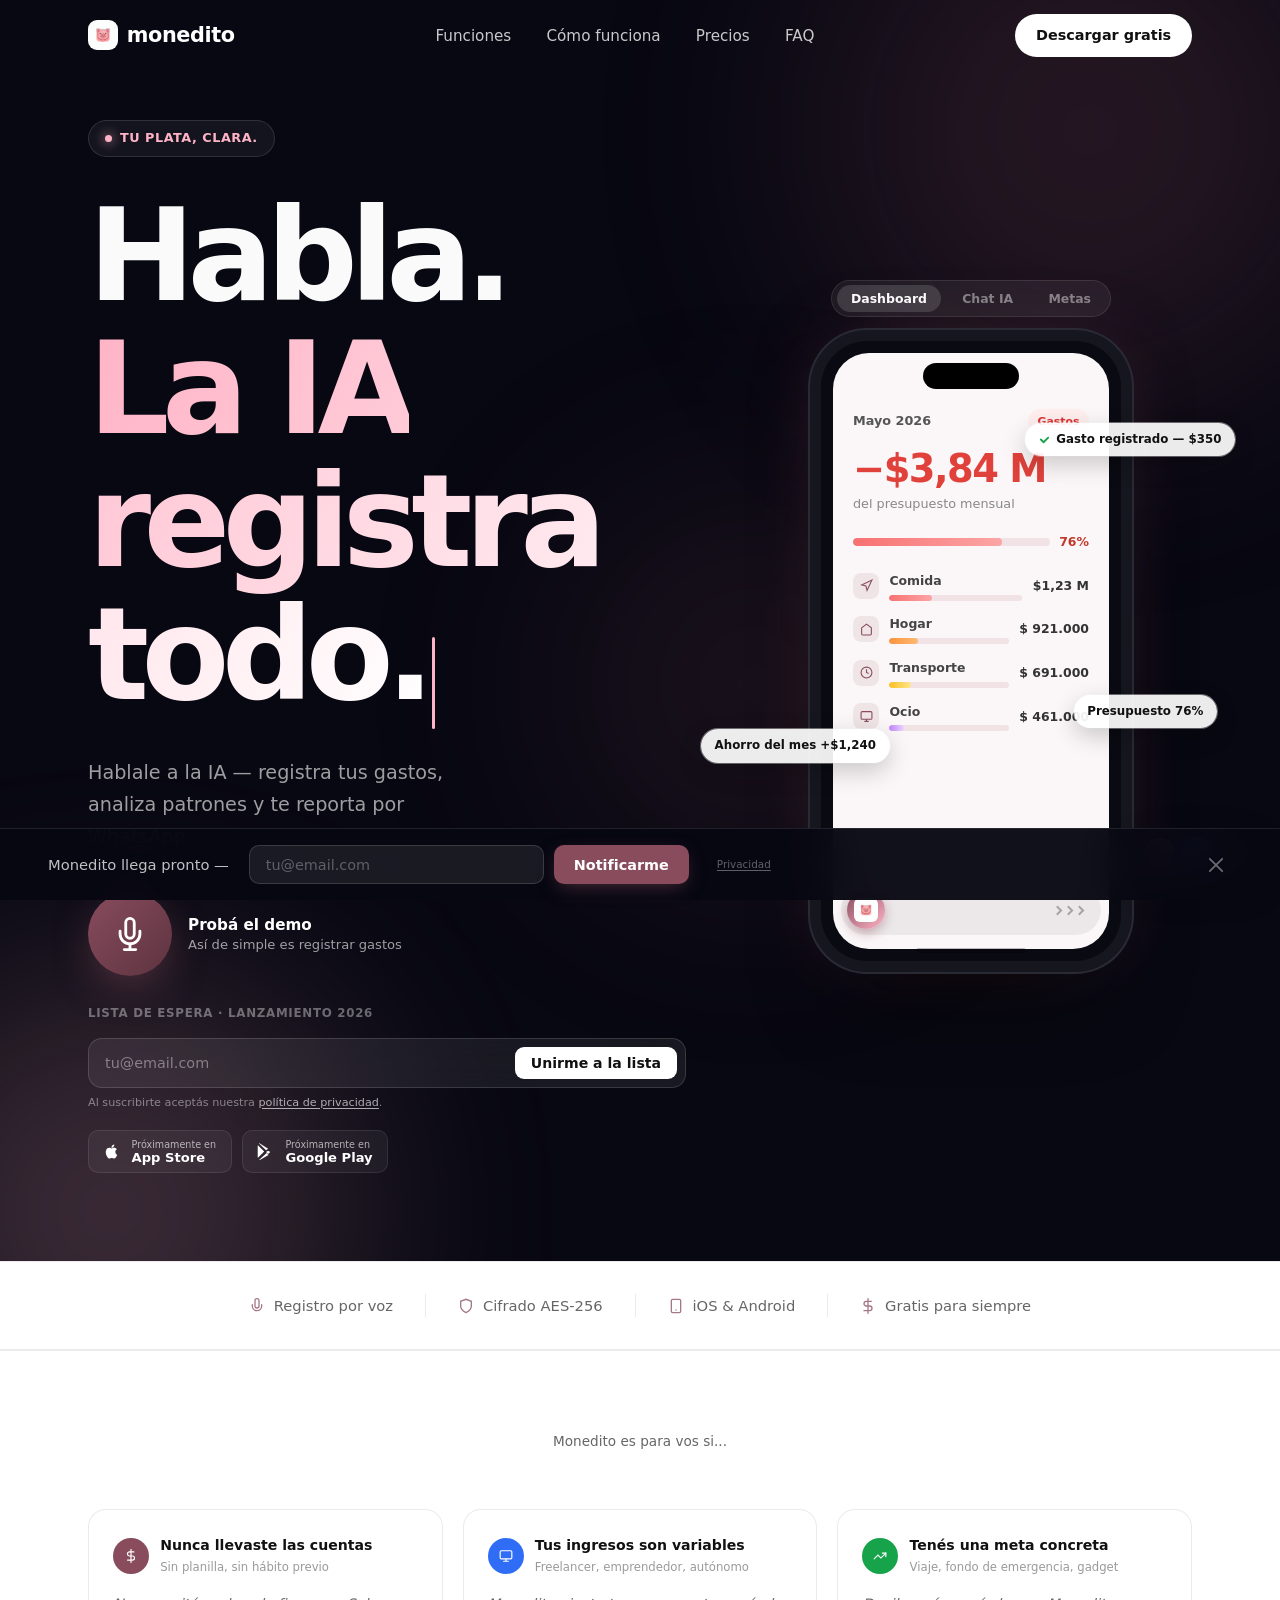
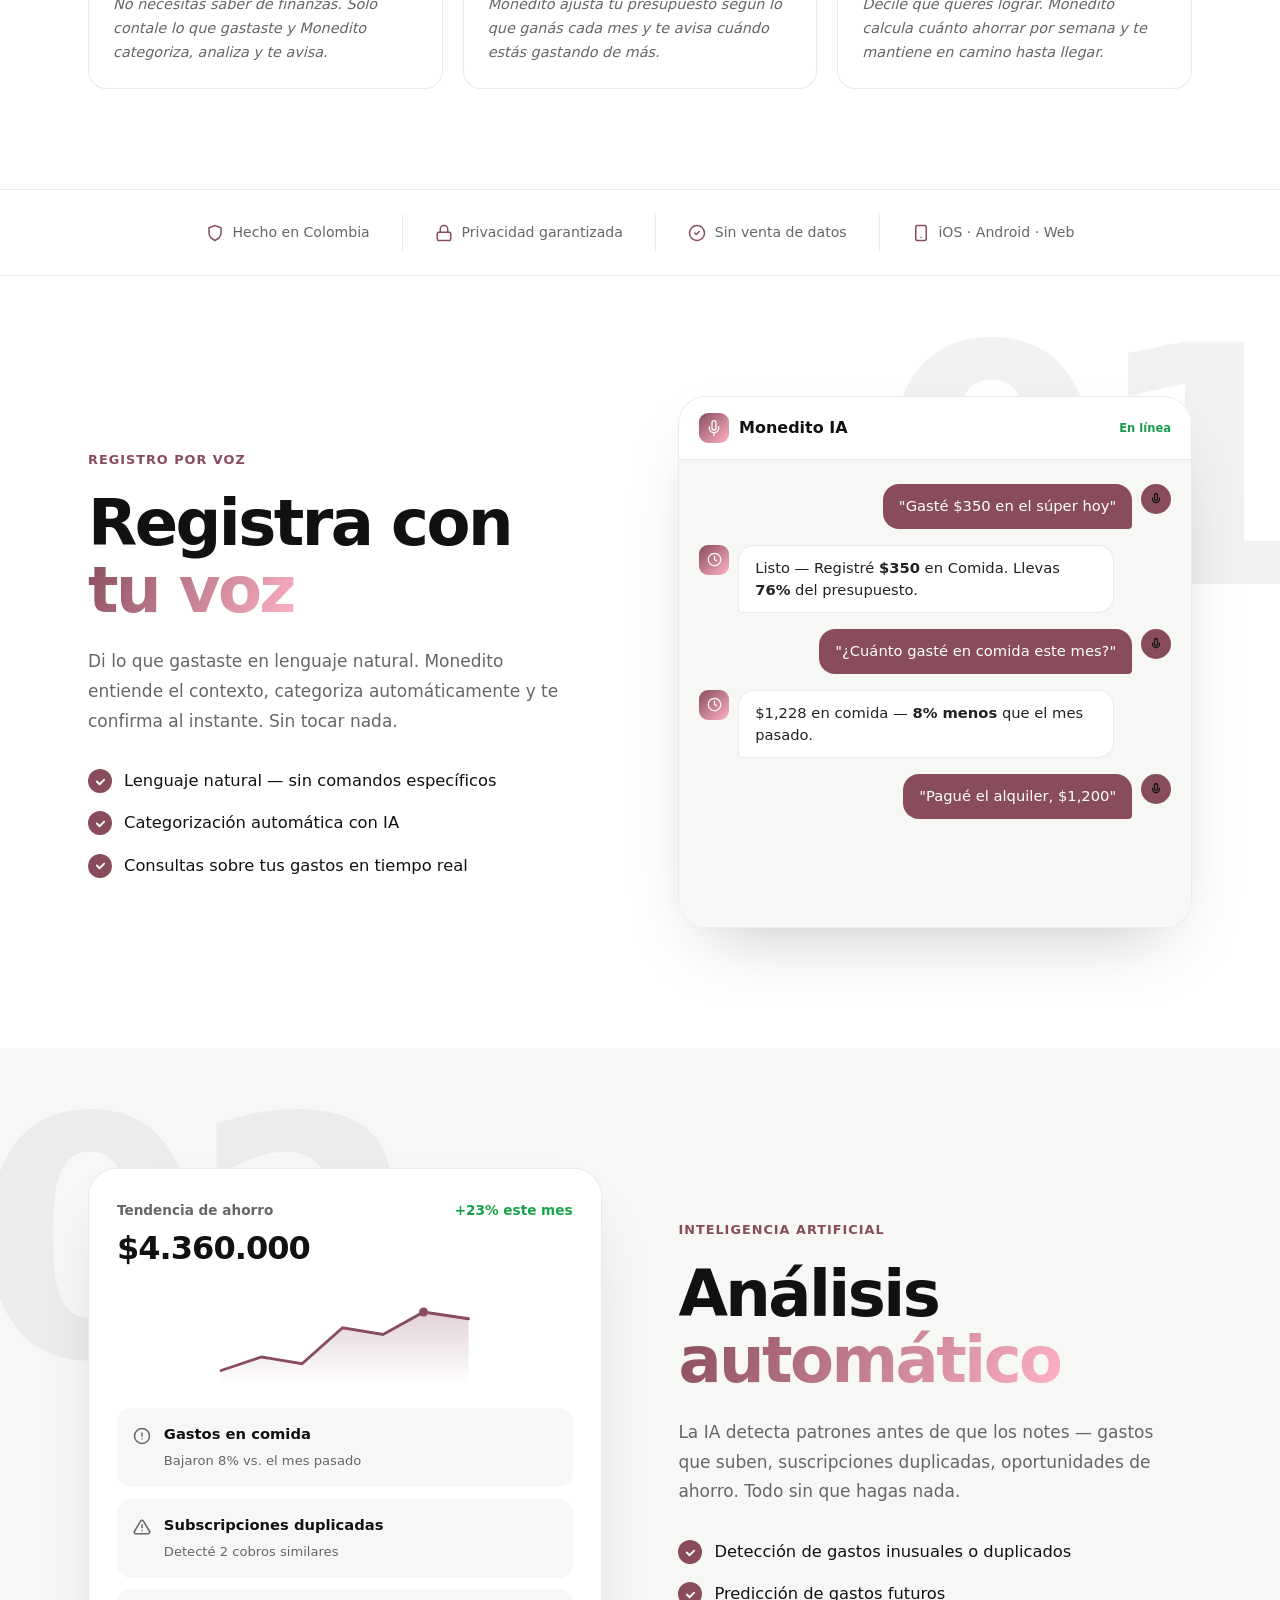
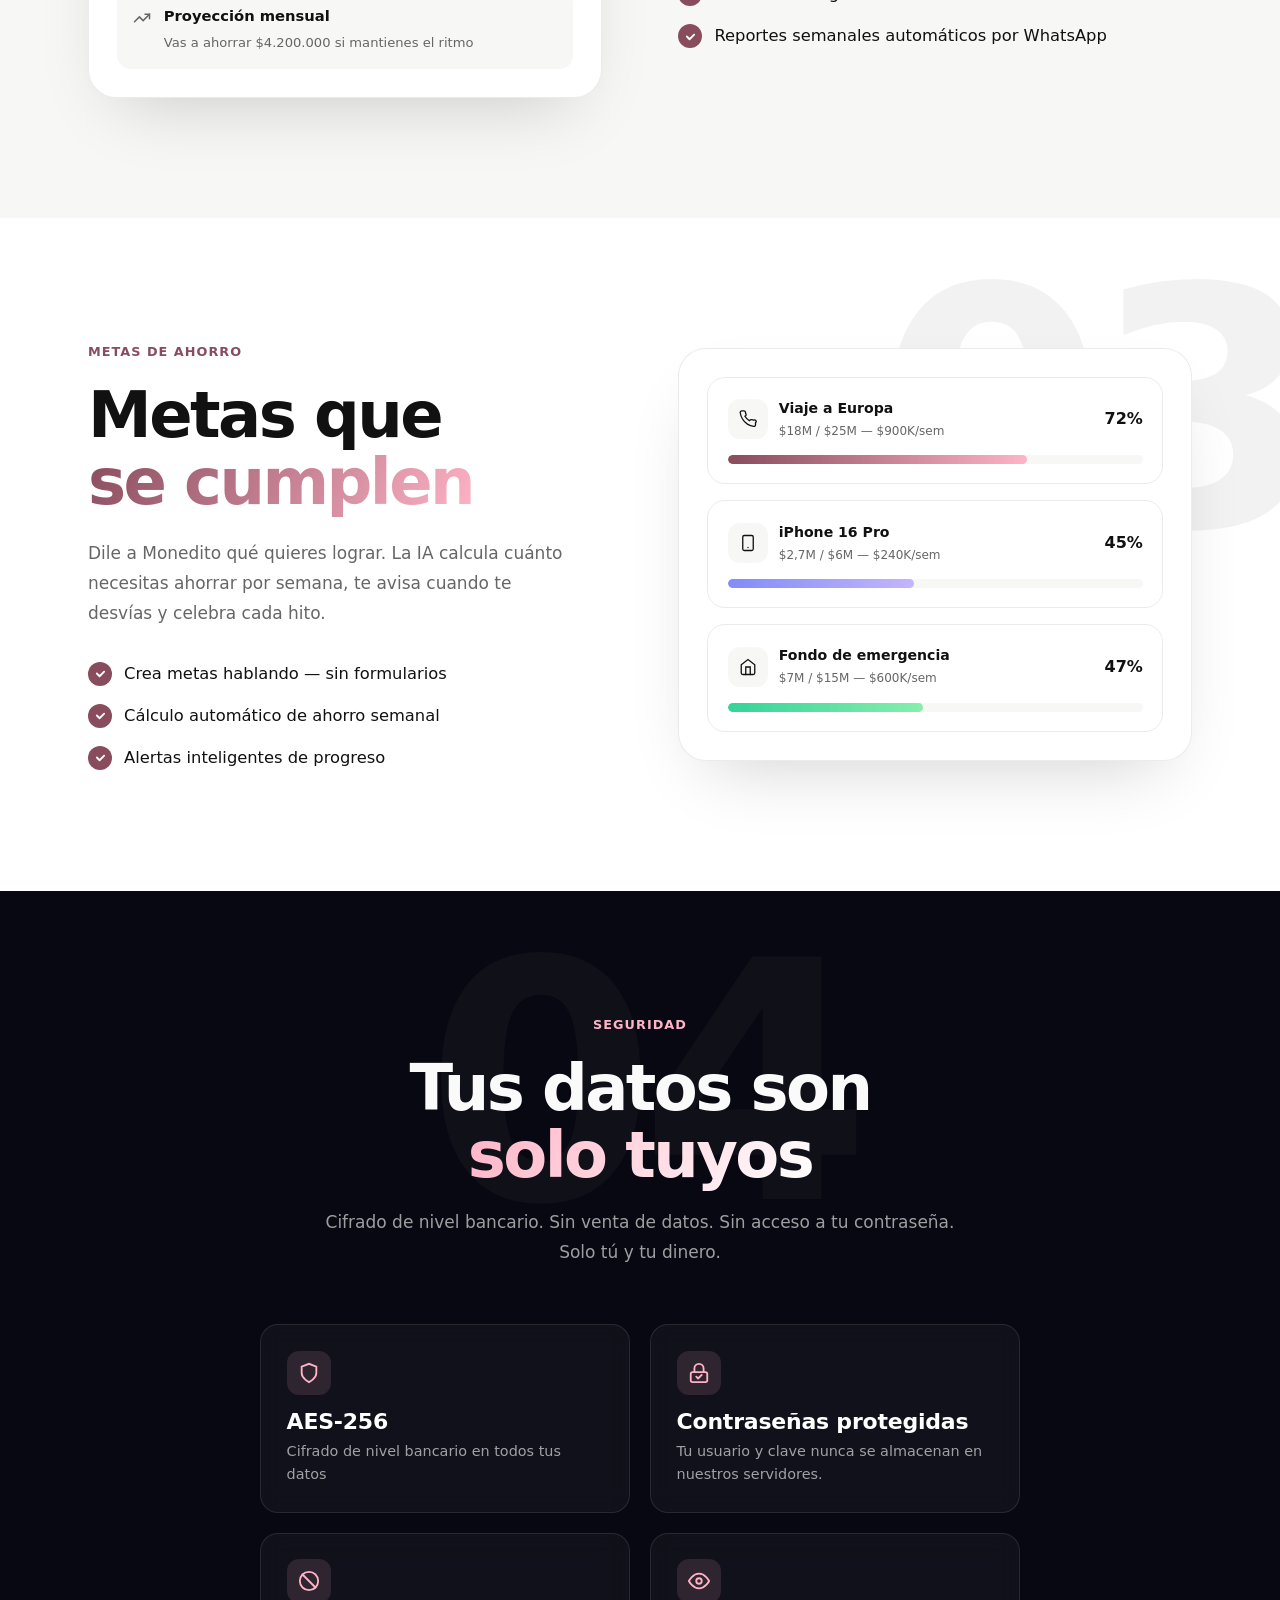
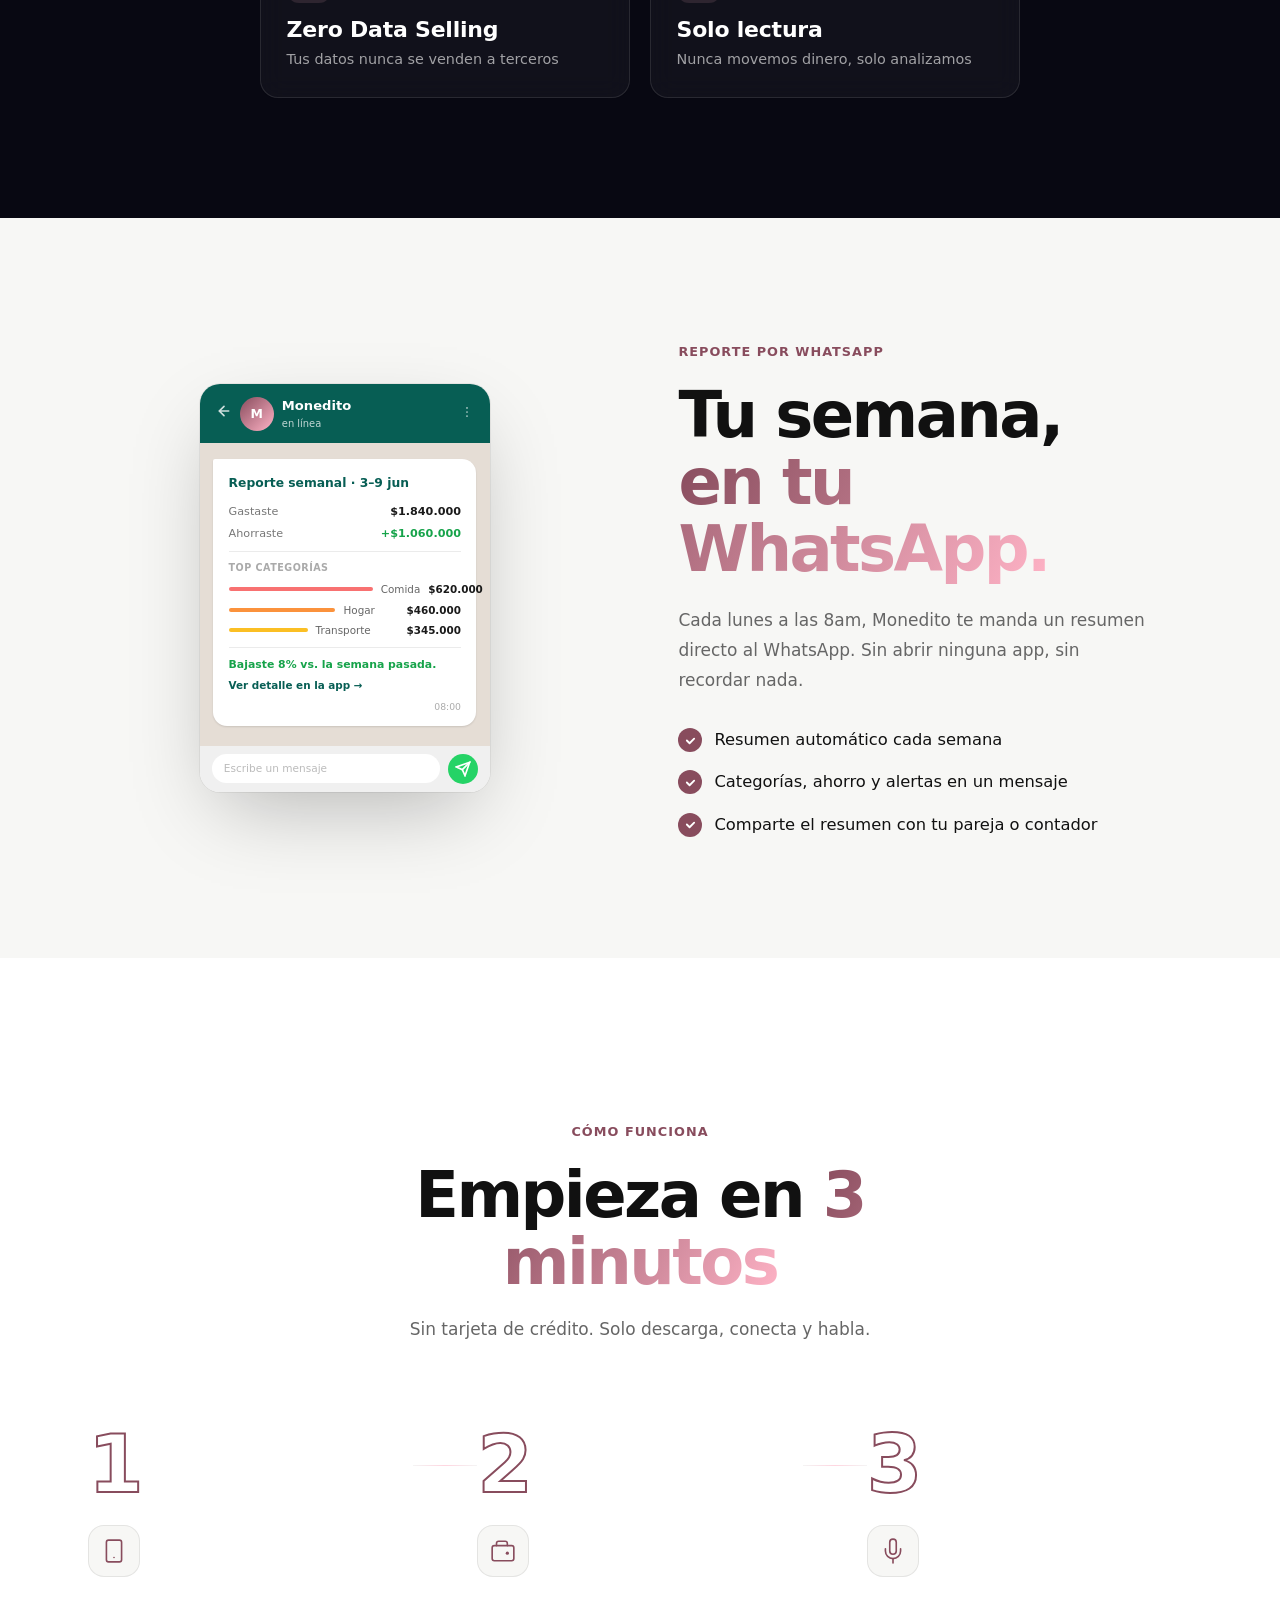
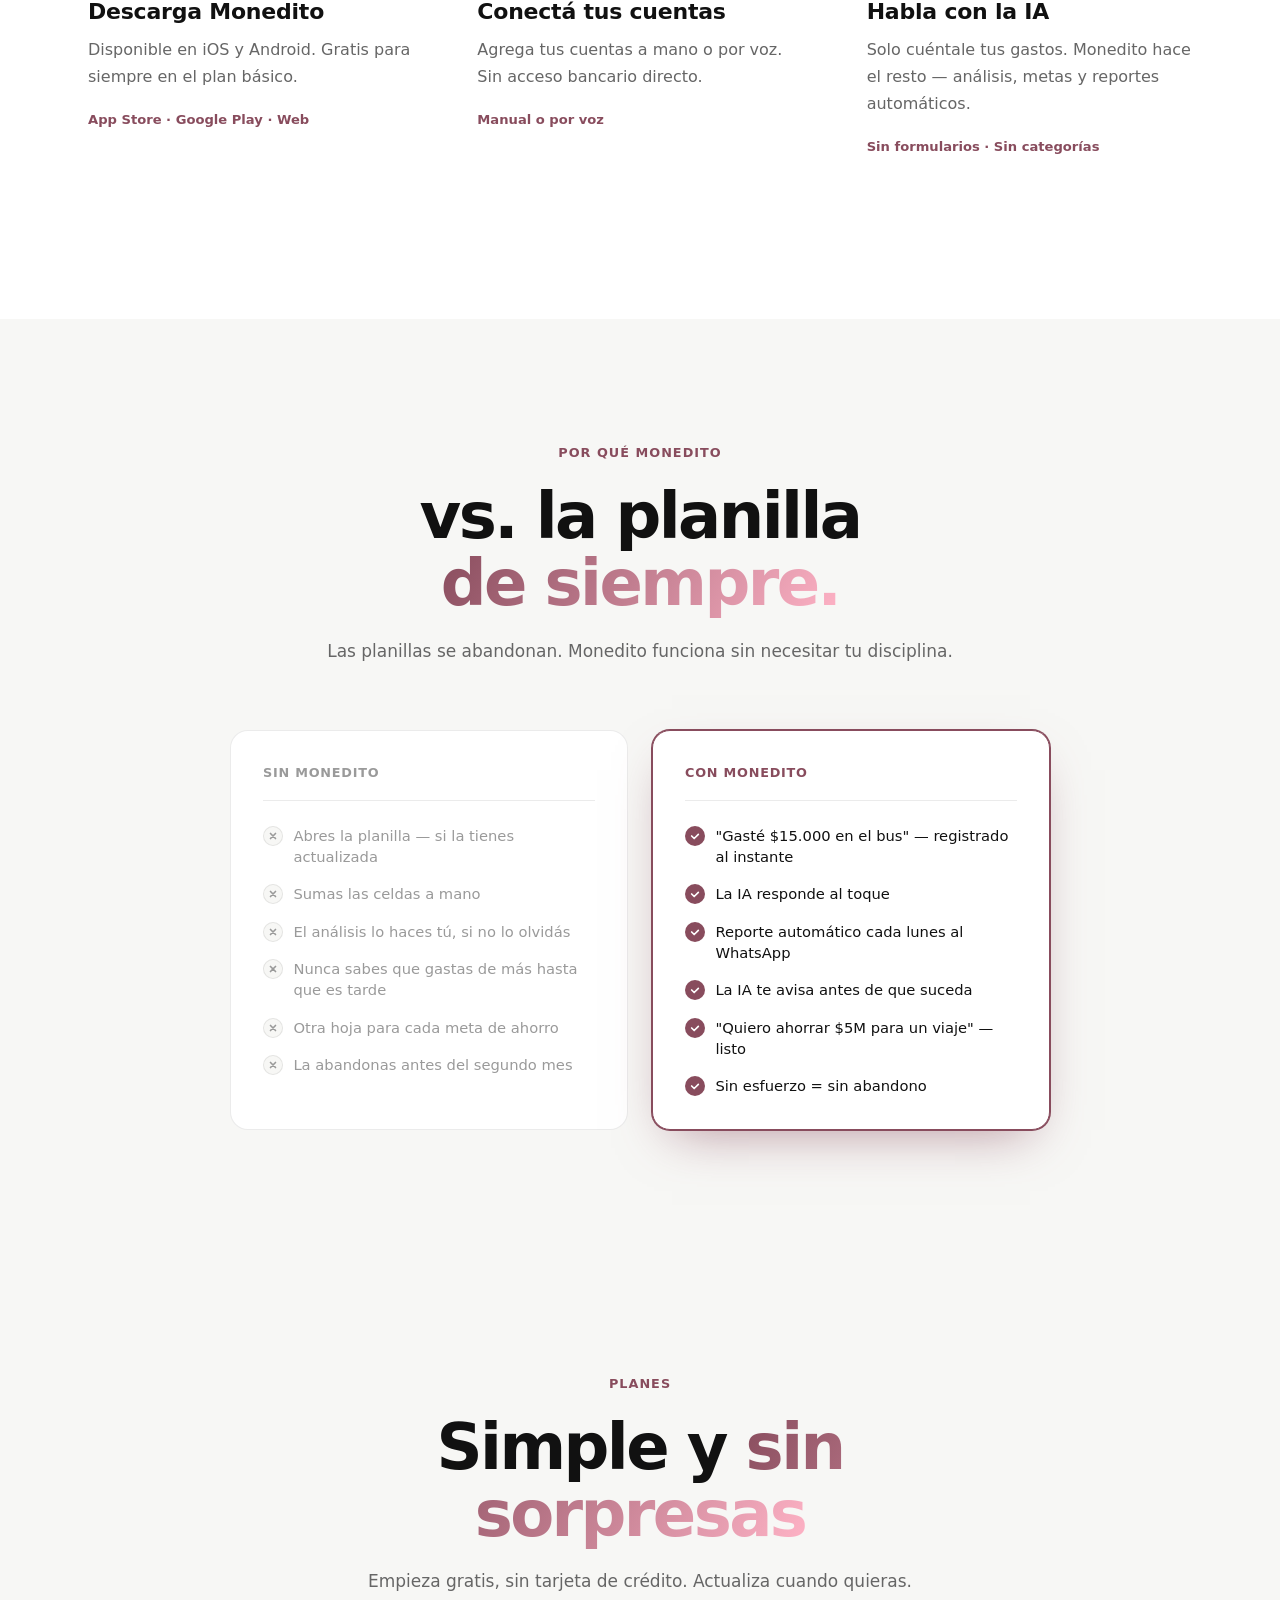
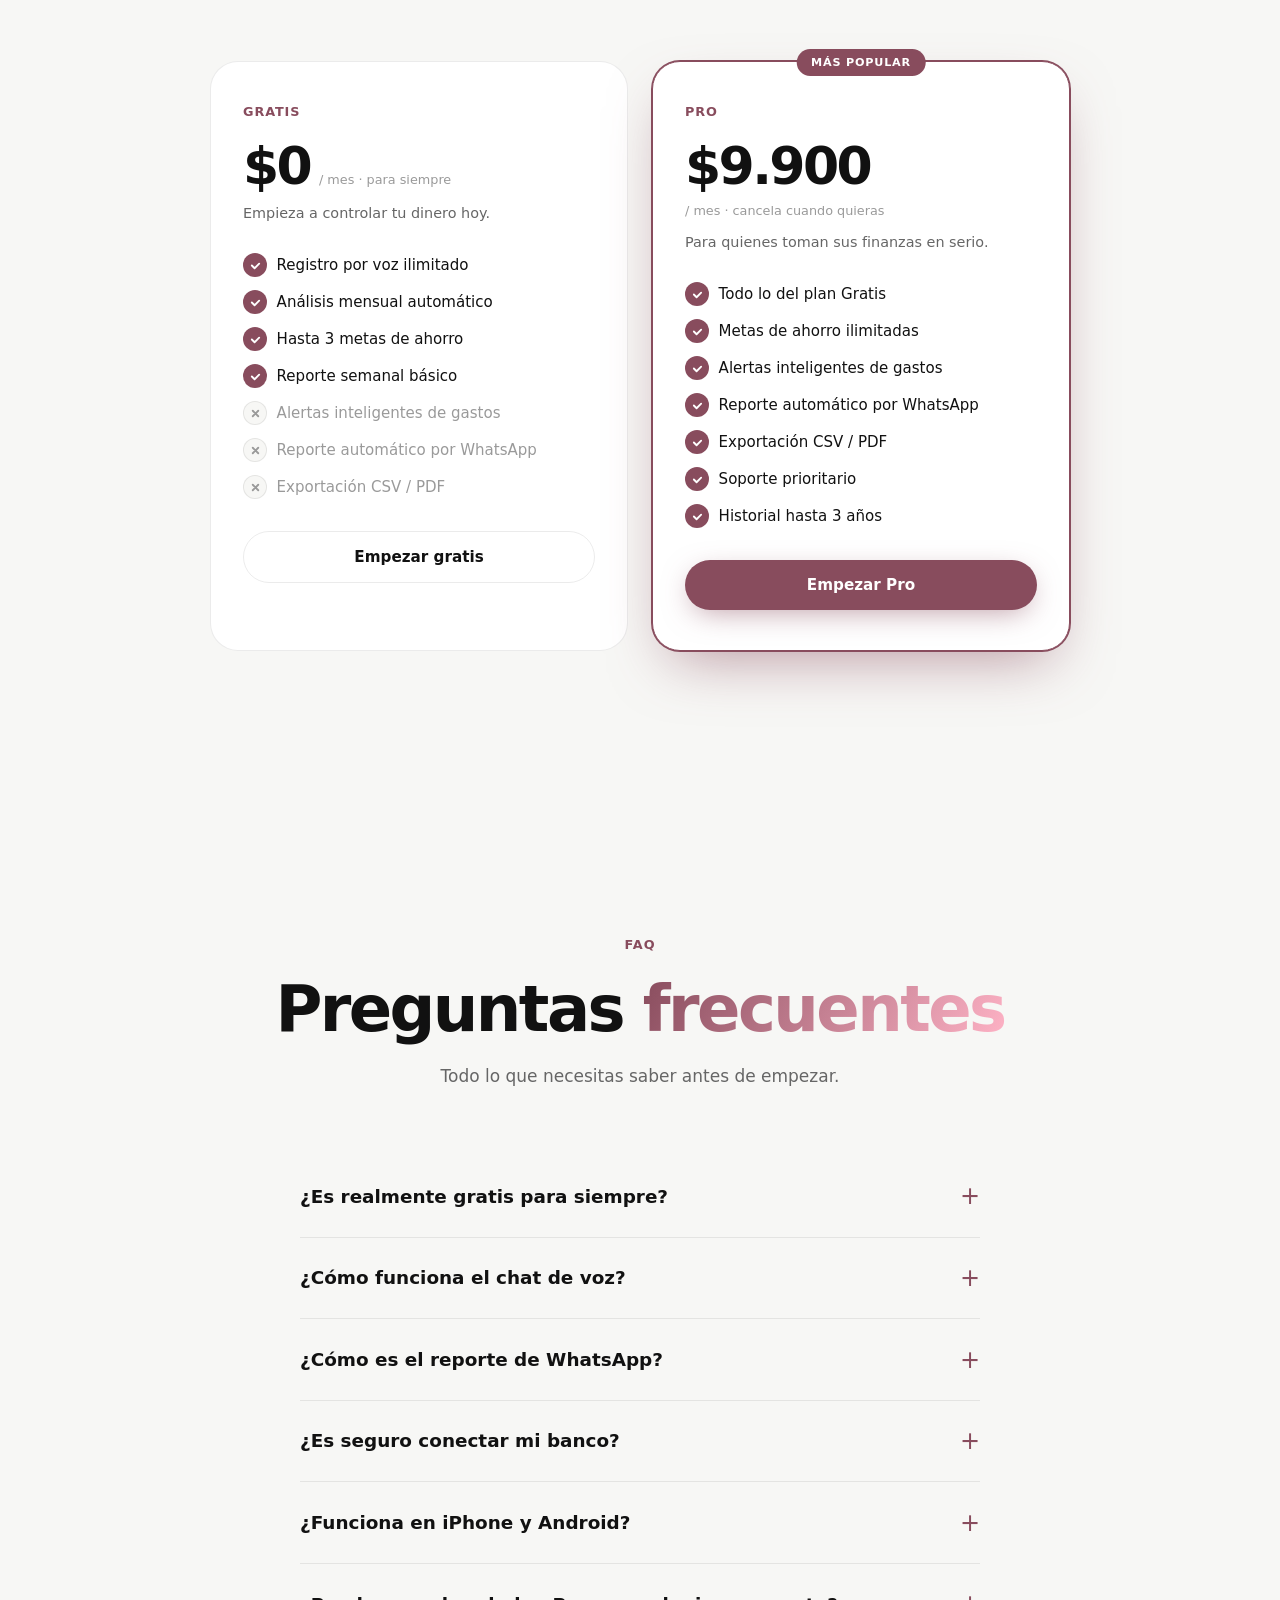
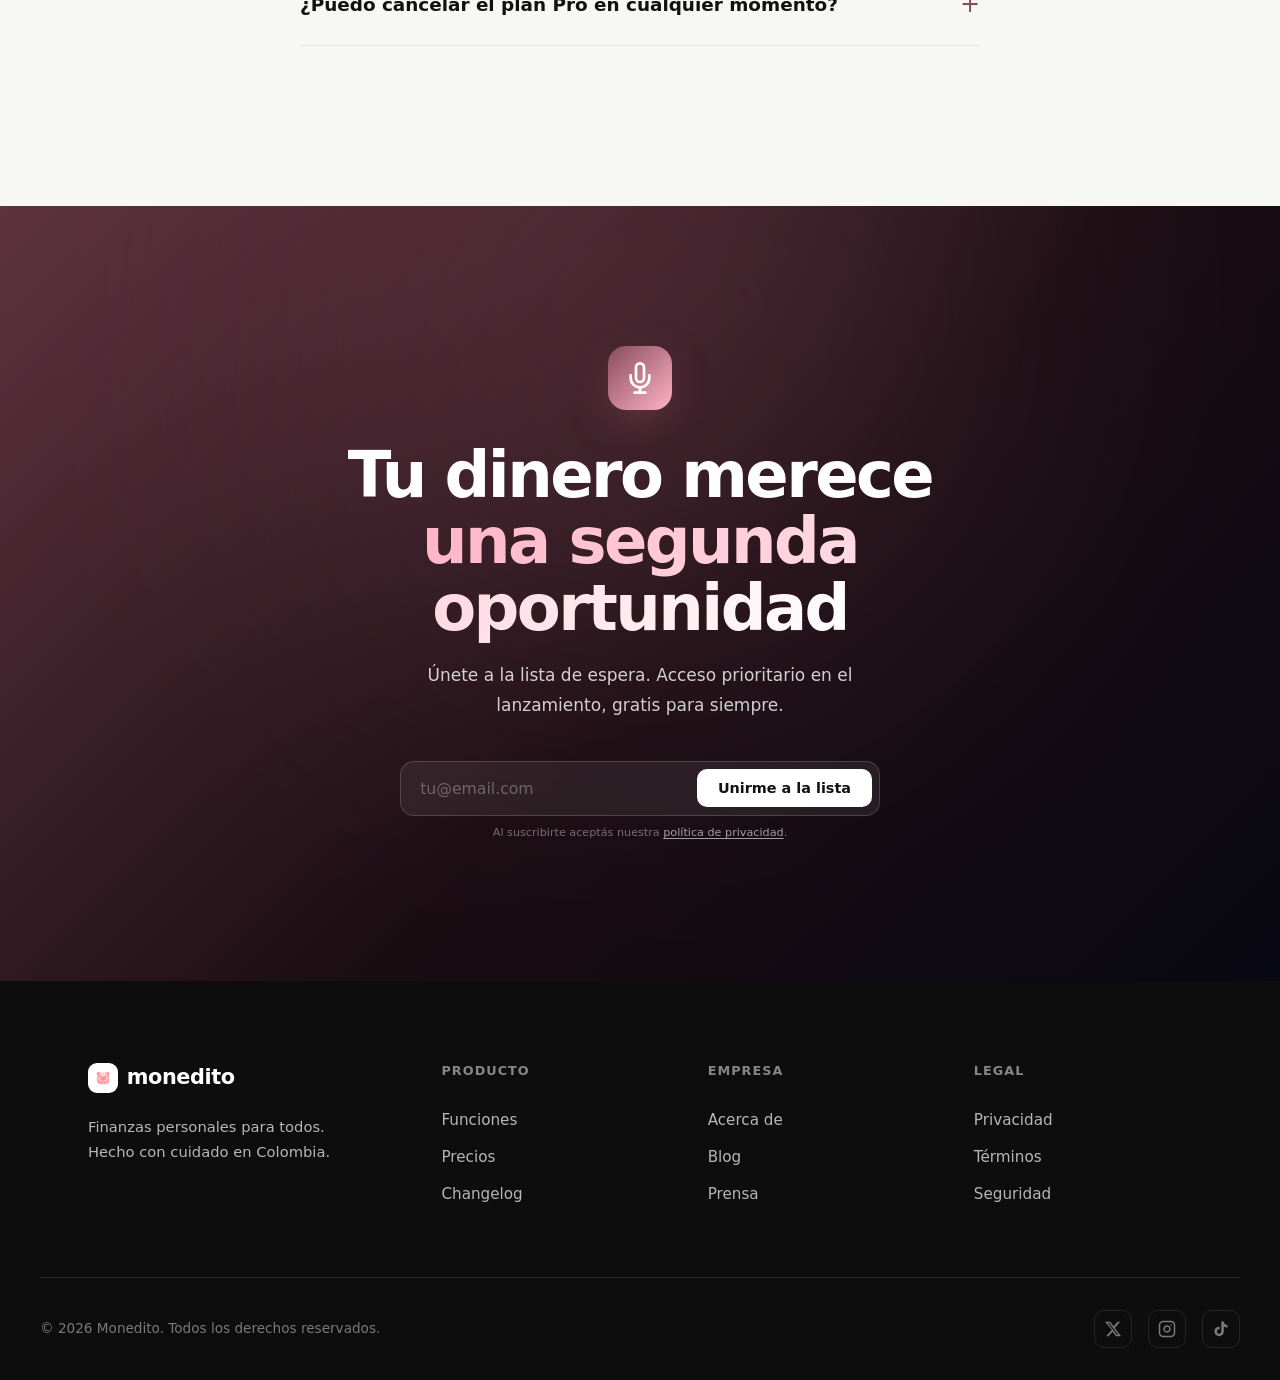
==== index.html @ 5e66e1ea "monedito landing v2" ====
<!DOCTYPE html>
<html lang="es">
<head>
  <meta charset="UTF-8" />
  <meta name="viewport" content="width=device-width, initial-scale=1.0" />
  <title>Monedito — Tu dinero, controlado por voz</title>
  <meta name="description" content="Monedito: registra tus gastos con voz, crea metas y recibe análisis automáticos con IA. Gratis para siempre." />
  <meta property="og:title" content="Monedito — Tu dinero, controlado por voz" />
  <meta property="og:description" content="Registra gastos con voz, crea metas y recibe análisis automáticos con IA. Gratis para siempre." />
  <meta property="og:image" content="logo.png" />
  <meta property="og:type" content="website" />
  <meta property="og:url" content="/" />
  <meta name="twitter:card" content="summary_large_image" />
  <meta name="twitter:title" content="Monedito — Tu dinero, controlado por voz" />
  <meta name="twitter:description" content="Registra gastos con voz, crea metas y recibe análisis automáticos con IA. Gratis para siempre." />
  <meta name="twitter:image" content="logo.png" />
  <meta name="theme-color" content="#884c5d" />
  <link rel="canonical" href="/" />
  <meta http-equiv="Content-Security-Policy" content="default-src 'none'; script-src 'self'; style-src 'self' 'unsafe-inline' https://fonts.googleapis.com; font-src 'self' https://fonts.gstatic.com; img-src 'self'; connect-src 'none'; base-uri 'self'; form-action 'self'; object-src 'none'; upgrade-insecure-requests;" />
  <meta name="referrer" content="strict-origin-when-cross-origin" />
  <link rel="preconnect" href="https://fonts.googleapis.com" />
  <link rel="preconnect" href="https://fonts.gstatic.com" crossorigin />
  <link rel="icon" type="image/png" href="logo.png" />
  <link rel="stylesheet" href="styles.css" />
  <link href="https://fonts.googleapis.com/css2?family=Geist:wght@300;400;500;600;700;800;900&display=swap" rel="stylesheet" />
</head>
<body data-theme="pink" data-mode="gastos">

<div class="scroll-progress" id="scrollProgress"></div>

<div class="theme-switcher" id="themeSwitcher">
  <button class="ts-btn ts-btn--active" data-theme="pink" title="Rosa"></button>
  <button class="ts-btn" data-theme="blue" title="Azul"></button>
  <button class="ts-btn" data-theme="dark" title="Oscuro"></button>
</div>

<nav class="nav">
  <div class="nav__inner">
    <a href="#" class="brand">
      <img src="logo.png" alt="Monedito" class="brand__img" width="30" height="30" />
      <span class="brand__name">monedito</span>
    </a>
    <ul class="nav__links">
      <li><a href="#features">Funciones</a></li>
      <li><a href="#how">Cómo funciona</a></li>
      <li><a href="#pricing">Precios</a></li>
      <li><a href="#faq">FAQ</a></li>
    </ul>
    <div class="nav__right">
      <a href="#download" class="nav__cta">Descargar gratis</a>
    </div>
    <button class="nav__burger" id="navBurger" aria-label="Menú">
      <span></span><span></span><span></span>
    </button>
  </div>
  <div class="mobile-menu" id="mobileMenu">
    <a href="#features">Funciones</a>
    <a href="#how">Cómo funciona</a>
    <a href="#pricing">Precios</a>
    <a href="#faq">FAQ</a>
    <a href="#download" class="btn btn--primary">Descargar gratis</a>
  </div>
</nav>

<!-- ═══ HERO ═══ -->
<section class="hero">
  <div class="orb orb--1"></div>
  <div class="orb orb--2"></div>
  <div class="orb orb--3"></div>

  <div class="wrap hero__grid">
    <div class="hero__copy">
      <div class="eyebrow hero__eyebrow">
        <span class="dot"></span>
        tu plata, clara.
      </div>
      <h1>Habla.<br><span class="text-grad" id="heroTyper">La IA registra todo.</span><span class="typer-cursor" aria-hidden="true"></span></h1>
      <p class="hero__sub">Hablale a la IA — registra tus gastos, analiza patrones y te reporta por WhatsApp.</p>

      <div class="voice-wrap">
        <button class="voice-btn" id="voiceBtn" aria-label="Ver demo de voz">
          <span class="v-ring"></span>
          <span class="v-ring"></span>
          <span class="v-ring"></span>
          <svg width="26" height="26" viewBox="0 0 24 24" fill="none" stroke="currentColor" stroke-width="2" stroke-linecap="round" stroke-linejoin="round">
            <path d="M12 1a3 3 0 0 0-3 3v8a3 3 0 0 0 6 0V4a3 3 0 0 0-3-3z"/>
            <path d="M19 10v2a7 7 0 0 1-14 0v-2"/>
            <line x1="12" y1="19" x2="12" y2="23"/>
            <line x1="8" y1="23" x2="16" y2="23"/>
          </svg>
        </button>
        <div class="voice-hint">
          <strong>Probá el demo</strong>
          <span>Así de simple es registrar gastos</span>
        </div>

        <!-- Tooltip demo — sin overlay, se cierra solo -->
        <div class="vd" id="voiceDemo" aria-live="polite" aria-hidden="true">
          <div class="vd__top">
            <span class="vd__dot" id="vdDot"></span>
            <span class="vd__status" id="vdStatus">Escuchando...</span>
          </div>
          <div class="vd__wave" id="vdWave">
            <span style="--h:14px"></span><span style="--h:28px"></span>
            <span style="--h:20px"></span><span style="--h:36px"></span>
            <span style="--h:24px"></span><span style="--h:40px"></span>
            <span style="--h:18px"></span><span style="--h:32px"></span>
            <span style="--h:22px"></span><span style="--h:16px"></span>
            <span style="--h:30px"></span>
          </div>
          <p class="vd__user" id="vdUser"></p>
          <div class="vd__response" id="vdResponse">
            <div class="vd__av">
              <svg width="13" height="13" viewBox="0 0 24 24" fill="none" stroke="currentColor" stroke-width="2" stroke-linecap="round"><circle cx="12" cy="12" r="10"/><polyline points="12 6 12 12 16 14"/></svg>
            </div>
            <p class="vd__bubble" id="vdBubble"></p>
          </div>
        </div>
      </div>

      <p class="hero__form-label">Lista de espera · Lanzamiento 2026</p>
      <div class="inline-signup open" id="inlineSignup">
        <form class="inline-signup__form" id="inlineForm" novalidate>
          <div aria-hidden="true" style="position:absolute;left:-9999px;width:0;height:0;overflow:hidden"><input type="text" name="website" tabindex="-1" autocomplete="off" /></div>
          <input type="email" placeholder="tu@email.com" autocomplete="email" required />
          <button type="submit">Unirme a la lista</button>
        </form>
        <p class="inline-signup__success" id="inlineSuccess">
          <svg width="15" height="15" viewBox="0 0 24 24" fill="none" stroke="currentColor" stroke-width="2.5" stroke-linecap="round"><circle cx="12" cy="12" r="10"/><polyline points="9 12 11 14 15 10"/></svg>
          Listo — te avisamos cuando esté disponible.
        </p>
      </div>
      <p class="form-consent">Al suscribirte aceptás nuestra <a href="privacy.html" class="form-consent__link">política de privacidad</a>.</p>

      <div class="hero__stores">
        <a href="#download" class="store">
          <svg width="22" height="22" viewBox="0 0 24 24" fill="currentColor"><path d="M18.71 19.5c-.83 1.24-1.71 2.45-3.05 2.47-1.34.03-1.77-.79-3.29-.79-1.53 0-2 .77-3.27.82-1.31.05-2.3-1.32-3.14-2.53C4.25 17 2.94 12.45 4.7 9.39c.87-1.52 2.43-2.48 4.12-2.51 1.28-.02 2.5.87 3.29.87.78 0 2.26-1.07 3.8-.91.65.03 2.47.26 3.64 1.98-.09.06-2.17 1.28-2.15 3.81.03 3.02 2.65 4.03 2.68 4.04-.03.07-.42 1.44-1.38 2.83M13 3.5c.73-.83 1.94-1.46 2.94-1.5.13 1.17-.34 2.35-1.04 3.19-.69.85-1.83 1.51-2.95 1.42-.15-1.15.41-2.35 1.05-3.11z"/></svg>
          <div><small>Próximamente en</small><strong>App Store</strong></div>
        </a>
        <a href="#download" class="store">
          <svg width="22" height="22" viewBox="0 0 24 24" fill="currentColor"><path d="M3.18 23.76c.28.15.59.19.9.14l12.19-7.03-2.68-2.68-10.41 9.57zm-1.9-20.7C1.1 3.4 1 3.74 1 4.1v15.8c0 .36.1.7.28 1.04l.06.06 8.84-8.84v-.21L1.28 3.06zm17.44 9.56-2.98-1.72-2.98 1.72 2.98 2.98 2.98-2.98zm-2.98-4.56L3.55.5c-.31-.18-.65-.22-.97-.12l10.16 9.68 2.98-1.99v-.01z"/></svg>
          <div><small>Próximamente en</small><strong>Google Play</strong></div>
        </a>
      </div>
    </div>

    <div class="hero__visual">

      <!-- Nav -->
      <div class="phone-nav" id="phoneNav">
        <button class="phone-nav__btn phone-nav__btn--active" data-idx="0">Dashboard</button>
        <button class="phone-nav__btn" data-idx="1">Chat IA</button>
        <button class="phone-nav__btn" data-idx="2">Metas</button>
      </div>

      <div class="phone-stage" id="phoneStage">

        <!-- ─── CARD 0: Dashboard + tilt 3D + chips flotantes ─── -->
        <div class="phone-card phone-card--active tilt-card" data-idx="0">
          <div class="float-chips" aria-hidden="true">
            <div class="float-chip fc--1">
              <svg width="11" height="11" viewBox="0 0 12 12" fill="none"><path d="M2 6l3 3 5-5" stroke="#16a34a" stroke-width="2" stroke-linecap="round" stroke-linejoin="round"/></svg>
              Gasto registrado — $350
            </div>
            <div class="float-chip fc--2">
              Ahorro del mes +$1,240
            </div>
            <div class="float-chip fc--3">
              Presupuesto 76%
            </div>
          </div>
          <div class="iphone-mockup" id="iphoneMockup">
            <div class="iphone-island"></div>
            <div class="iphone-screen">
              <div class="sw-state sw-state--gastos" id="swGastos">
                <div class="sw-topbar">
                  <span class="sw-period">Mayo 2026</span>
                  <span class="sw-badge sw-badge--gastos">Gastos</span>
                </div>
                <div class="sw-amount sw-amount--gastos" data-usd="-3840">-$3,840</div>
                <div class="sw-sub">del presupuesto mensual</div>
                <div class="sw-progress-wrap">
                  <div class="sw-progress-bar"><div class="sw-progress-fill sw-fill--gastos" style="width:76%"></div></div>
                  <span class="sw-progress-pct">76%</span>
                </div>
                <div class="sw-rows">
                  <div class="sw-row">
                    <span class="sw-row-ico"><svg width="13" height="13" viewBox="0 0 24 24" fill="none" stroke="currentColor" stroke-width="2"><path d="M3 11l19-9-9 19-2-8-8-2z"/></svg></span>
                    <div class="sw-row-info"><span class="sw-row-name">Comida</span><div class="sw-row-bar"><div style="width:32%;background:linear-gradient(90deg,#f87171,#fca5a5)"></div></div></div>
                    <span class="sw-row-amt" data-usd="1228">$1,228</span>
                  </div>
                  <div class="sw-row">
                    <span class="sw-row-ico"><svg width="13" height="13" viewBox="0 0 24 24" fill="none" stroke="currentColor" stroke-width="2"><path d="M3 9l9-7 9 7v11a2 2 0 0 1-2 2H5a2 2 0 0 1-2-2z"/></svg></span>
                    <div class="sw-row-info"><span class="sw-row-name">Hogar</span><div class="sw-row-bar"><div style="width:24%;background:linear-gradient(90deg,#fb923c,#fdba74)"></div></div></div>
                    <span class="sw-row-amt" data-usd="921">$921</span>
                  </div>
                  <div class="sw-row">
                    <span class="sw-row-ico"><svg width="13" height="13" viewBox="0 0 24 24" fill="none" stroke="currentColor" stroke-width="2"><circle cx="12" cy="12" r="10"/><polyline points="12 6 12 12 16 14"/></svg></span>
                    <div class="sw-row-info"><span class="sw-row-name">Transporte</span><div class="sw-row-bar"><div style="width:18%;background:linear-gradient(90deg,#fbbf24,#fde68a)"></div></div></div>
                    <span class="sw-row-amt" data-usd="691">$691</span>
                  </div>
                  <div class="sw-row">
                    <span class="sw-row-ico"><svg width="13" height="13" viewBox="0 0 24 24" fill="none" stroke="currentColor" stroke-width="2"><rect x="2" y="3" width="20" height="14" rx="2"/><path d="M8 21h8M12 17v4"/></svg></span>
                    <div class="sw-row-info"><span class="sw-row-name">Ocio</span><div class="sw-row-bar"><div style="width:12%;background:linear-gradient(90deg,#c084fc,#e9d5ff)"></div></div></div>
                    <span class="sw-row-amt" data-usd="461">$461</span>
                  </div>
                </div>
              </div>
              <div class="sw-state sw-state--ingresos" id="swIngresos">
                <div class="sw-topbar">
                  <span class="sw-period">Mayo 2026</span>
                  <span class="sw-badge sw-badge--ingresos">Ingresos</span>
                </div>
                <div class="sw-amount sw-amount--ingresos" data-usd="8200" data-sign="+">+$8,200</div>
                <div class="sw-sub">ingresados este mes</div>
                <div class="sw-savings-card">
                  <div><div class="sw-savings-label">Ahorro neto</div><div class="sw-savings-val" data-usd="4360" data-sign="+">+$4,360</div></div>
                  <div class="sw-savings-pct">53%</div>
                </div>
                <div class="sw-rows">
                  <div class="sw-row">
                    <span class="sw-row-ico sw-row-ico--green"><svg width="13" height="13" viewBox="0 0 24 24" fill="none" stroke="currentColor" stroke-width="2"><rect x="2" y="7" width="20" height="14" rx="2"/><path d="M16 7V5a2 2 0 0 0-2-2h-4a2 2 0 0 0-2 2v2"/></svg></span>
                    <div class="sw-row-info"><span class="sw-row-name">Salario</span><div class="sw-row-bar"><div style="width:79%;background:linear-gradient(90deg,#4ade80,#86efac)"></div></div></div>
                    <span class="sw-row-amt" data-usd="6500">$6,500</span>
                  </div>
                  <div class="sw-row">
                    <span class="sw-row-ico sw-row-ico--green"><svg width="13" height="13" viewBox="0 0 24 24" fill="none" stroke="currentColor" stroke-width="2"><rect x="2" y="3" width="20" height="14" rx="2"/><path d="M8 21h8M12 17v4"/></svg></span>
                    <div class="sw-row-info"><span class="sw-row-name">Freelance</span><div class="sw-row-bar"><div style="width:15%;background:linear-gradient(90deg,#34d399,#a7f3d0)"></div></div></div>
                    <span class="sw-row-amt" data-usd="1200">$1,200</span>
                  </div>
                  <div class="sw-row">
                    <span class="sw-row-ico sw-row-ico--green"><svg width="13" height="13" viewBox="0 0 24 24" fill="none" stroke="currentColor" stroke-width="2"><polyline points="22 7 13.5 15.5 8.5 10.5 2 17"/><polyline points="16 7 22 7 22 13"/></svg></span>
                    <div class="sw-row-info"><span class="sw-row-name">Inversiones</span><div class="sw-row-bar"><div style="width:6%;background:linear-gradient(90deg,#86efac,#d1fae5)"></div></div></div>
                    <span class="sw-row-amt" data-usd="500">$500</span>
                  </div>
                </div>
              </div>
            </div>
            <div class="sw-control-wrap">
              <p class="sw-control-label" id="swControlLabel">Gastos</p>
              <div class="sw-track" id="swTrack">
                <div class="sw-thumb" id="swThumb"><img src="logo.png" alt="" draggable="false" width="24" height="24" /></div>
                <div class="sw-arrows" id="swArrows"><span></span><span></span><span></span></div>
              </div>
            </div>
            <div class="iphone-home-bar"></div>
          </div>
        </div>

        <!-- ─── CARD 1: Chat IA — demo de voz interactivo ─── -->
        <div class="phone-card" data-idx="1">
          <div class="voice-stage">
            <div class="iphone-mockup">
              <div class="iphone-island"></div>
              <div class="iphone-screen vc">
                <div class="vc__head">
                  <div class="vc__av">
                    <svg width="13" height="13" viewBox="0 0 24 24" fill="none" stroke="currentColor" stroke-width="2" stroke-linecap="round"><path d="M12 1a3 3 0 0 0-3 3v8a3 3 0 0 0 6 0V4a3 3 0 0 0-3-3z"/><path d="M19 10v2a7 7 0 0 1-14 0v-2"/></svg>
                  </div>
                  <div>
                    <span class="vc__name">Monedito IA</span>
                    <span class="vc__online">En línea</span>
                  </div>
                </div>
                <div class="vc__msgs" id="vcMsgs">
                  <div class="vc__msg vc__msg--ai vc__msg--greeting">
                    <div class="vc__msg-ico">
                      <svg width="10" height="10" viewBox="0 0 24 24" fill="none" stroke="currentColor" stroke-width="2"><circle cx="12" cy="12" r="10"/><polyline points="12 6 12 12 16 14"/></svg>
                    </div>
                    <div class="vc__msg-bubble">¡Hola! Cuéntame lo que gastaste o pregúntame sobre tu plata.</div>
                  </div>
                </div>
                <div class="vc__bottom">
                  <div class="vc__wave-wrap" id="vcWaveWrap">
                    <div class="vc__bar-wave">
                      <span></span><span></span><span></span><span></span><span></span><span></span><span></span>
                    </div>
                  </div>
                  <button class="vc__mic" id="vcMicBtn" aria-label="Hablar con Monedito IA">
                    <span class="vc__ring"></span>
                    <span class="vc__ring"></span>
                    <svg width="20" height="20" viewBox="0 0 24 24" fill="none" stroke="currentColor" stroke-width="2" stroke-linecap="round" stroke-linejoin="round">
                      <path d="M12 1a3 3 0 0 0-3 3v8a3 3 0 0 0 6 0V4a3 3 0 0 0-3-3z"/>
                      <path d="M19 10v2a7 7 0 0 1-14 0v-2"/>
                      <line x1="12" y1="19" x2="12" y2="23"/>
                    </svg>
                  </button>
                  <span class="vc__hint" id="vcHint">Toca para hablar</span>
                </div>
              </div>
              <div class="iphone-home-bar"></div>
            </div>
          </div>
        </div>

        <!-- ─── CARD 2: Metas — glow rings ─── -->
        <div class="phone-card" data-idx="2">
          <div class="glow-stage">
            <div class="glow-ring gr--1"></div>
            <div class="glow-ring gr--2"></div>
            <div class="glow-ring gr--3"></div>
            <div class="iphone-mockup">
              <div class="iphone-island"></div>
              <div class="iphone-screen gm" style="background:#fafafa">
                <div class="gm__head">
                  <span class="gm__title">Mis metas</span>
                  <div class="gm__head-right">
                    <span class="gm__period">Mayo 2026</span>
                    <button class="gm__add-btn" aria-label="Nueva meta">
                      <svg width="12" height="12" viewBox="0 0 24 24" fill="none" stroke="currentColor" stroke-width="2.5" stroke-linecap="round"><line x1="12" y1="5" x2="12" y2="19"/><line x1="5" y1="12" x2="19" y2="12"/></svg>
                    </button>
                  </div>
                </div>

                <div class="gm__summary">
                  <div class="gm__ring-wrap">
                    <svg viewBox="0 0 120 120" width="78" height="78">
                      <defs>
                        <linearGradient id="ringGrad" x1="0" y1="1" x2="1" y2="0">
                          <stop offset="0%" stop-color="#884c5d"/>
                          <stop offset="100%" stop-color="#ffb3c6"/>
                        </linearGradient>
                      </defs>
                      <circle cx="60" cy="60" r="50" stroke="#f0e4e8" stroke-width="9" fill="none"/>
                      <circle cx="60" cy="60" r="50" stroke="url(#ringGrad)" stroke-width="9" fill="none"
                        stroke-dasharray="314" stroke-dashoffset="85" stroke-linecap="round"
                        transform="rotate(-90 60 60)" class="gm-arc"/>
                    </svg>
                    <div class="gm__ring-label"><strong>73%</strong><span>listo</span></div>
                  </div>
                  <div class="gm__summary-stats">
                    <div class="gm__stat-row">
                      <span class="gm__stat-val">$27.7M</span>
                      <span class="gm__stat-lbl">ahorrado</span>
                    </div>
                    <div class="gm__stat-row">
                      <span class="gm__stat-val gm__stat-val--green">$18.3M</span>
                      <span class="gm__stat-lbl">restante</span>
                    </div>
                    <div class="gm__stat-badge">3 metas activas</div>
                  </div>
                </div>

                <div class="gm__goals">
                  <div class="gm__goal" data-pct="72">
                    <div class="gm__goal-top">
                      <div class="gm__goal-ico gm__goal-ico--pink">
                        <svg width="12" height="12" viewBox="0 0 24 24" fill="none" stroke="currentColor" stroke-width="2" stroke-linecap="round"><path d="M22 16.92v3a2 2 0 0 1-2.18 2 19.79 19.79 0 0 1-8.63-3.07A19.5 19.5 0 0 1 4.69 12a19.79 19.79 0 0 1-3.07-8.67A2 2 0 0 1 3.6 1.18h3a2 2 0 0 1 2 1.72 12.84 12.84 0 0 0 .7 2.81 2 2 0 0 1-.45 2.11L7.91 8.27a16 16 0 0 0 6 6l.91-.91a2 2 0 0 1 2.11-.45 12.84 12.84 0 0 0 2.81.7A2 2 0 0 1 22 16.92z"/></svg>
                      </div>
                      <div class="gm__goal-info">
                        <span class="gm__goal-name">Viaje a Europa</span>
                        <span class="gm__goal-detail">$18M / $25M · $900K/sem</span>
                      </div>
                      <span class="gm__goal-pct">72%</span>
                    </div>
                    <div class="gm__bar"><div style="width:72%;background:linear-gradient(90deg,#884c5d,#ffb3c6)"></div></div>
                  </div>

                  <div class="gm__goal" data-pct="47">
                    <div class="gm__goal-top">
                      <div class="gm__goal-ico gm__goal-ico--green">
                        <svg width="12" height="12" viewBox="0 0 24 24" fill="none" stroke="currentColor" stroke-width="2" stroke-linecap="round"><path d="M3 9l9-7 9 7v11a2 2 0 0 1-2 2H5a2 2 0 0 1-2-2z"/></svg>
                      </div>
                      <div class="gm__goal-info">
                        <span class="gm__goal-name">Fondo emergencia</span>
                        <span class="gm__goal-detail">$7M / $15M · $600K/sem</span>
                      </div>
                      <span class="gm__goal-pct">47%</span>
                    </div>
                    <div class="gm__bar"><div style="width:47%;background:linear-gradient(90deg,#34d399,#86efac)"></div></div>
                  </div>

                  <div class="gm__goal" data-pct="45">
                    <div class="gm__goal-top">
                      <div class="gm__goal-ico gm__goal-ico--blue">
                        <svg width="12" height="12" viewBox="0 0 24 24" fill="none" stroke="currentColor" stroke-width="2" stroke-linecap="round"><rect x="5" y="2" width="14" height="20" rx="2"/><line x1="12" y1="18" x2="12.01" y2="18"/></svg>
                      </div>
                      <div class="gm__goal-info">
                        <span class="gm__goal-name">iPhone 16 Pro</span>
                        <span class="gm__goal-detail">$2.7M / $6M · $240K/sem</span>
                      </div>
                      <span class="gm__goal-pct">45%</span>
                    </div>
                    <div class="gm__bar"><div style="width:45%;background:linear-gradient(90deg,#818cf8,#c4b5fd)"></div></div>
                  </div>
                </div>
              </div>
              <div class="iphone-home-bar"></div>
            </div>
          </div>
        </div>

      </div><!-- /phone-stage -->
    </div><!-- /hero__visual -->
  </div>
</section>

<!-- ═══ FEATURE STRIP ═══ -->
<div class="strip">
  <div class="wrap strip__inner">
    <div class="strip__pill">
      <svg width="16" height="16" viewBox="0 0 24 24" fill="none" stroke="currentColor" stroke-width="2" stroke-linecap="round"><path d="M12 1a3 3 0 0 0-3 3v8a3 3 0 0 0 6 0V4a3 3 0 0 0-3-3z"/><path d="M19 10v2a7 7 0 0 1-14 0v-2"/></svg>
      Registro por voz
    </div>
    <div class="strip__pill">
      <svg width="16" height="16" viewBox="0 0 24 24" fill="none" stroke="currentColor" stroke-width="2" stroke-linecap="round"><path d="M12 22s8-4 8-10V5l-8-3-8 3v7c0 6 8 10 8 10z"/></svg>
      Cifrado AES-256
    </div>
    <div class="strip__pill">
      <svg width="16" height="16" viewBox="0 0 24 24" fill="none" stroke="currentColor" stroke-width="2" stroke-linecap="round"><rect x="5" y="2" width="14" height="20" rx="2"/><line x1="12" y1="18" x2="12.01" y2="18"/></svg>
      iOS &amp; Android
    </div>
    <div class="strip__pill">
      <svg width="16" height="16" viewBox="0 0 24 24" fill="none" stroke="currentColor" stroke-width="2" stroke-linecap="round"><line x1="12" y1="1" x2="12" y2="23"/><path d="M17 5H9.5a3.5 3.5 0 0 0 0 7h5a3.5 3.5 0 0 1 0 7H6"/></svg>
      Gratis para siempre
    </div>
  </div>
</div>

<!-- ═══ PARA QUIÉN ═══ -->
<section class="social-proof" id="social-proof">
  <div class="wrap">
    <div class="sp__stat">
      <span class="sp__meta">Monedito es para vos si...</span>
    </div>
    <div class="sp__grid">

      <div class="sp-card">
        <div class="sp-card__top">
          <div class="sp-card__av" style="background:#884c5d">
            <svg width="14" height="14" viewBox="0 0 24 24" fill="none" stroke="#fff" stroke-width="2" stroke-linecap="round"><line x1="12" y1="1" x2="12" y2="23"/><path d="M17 5H9.5a3.5 3.5 0 0 0 0 7h5a3.5 3.5 0 0 1 0 7H6"/></svg>
          </div>
          <div class="sp-card__info">
            <span class="sp-card__name">Nunca llevaste las cuentas</span>
            <span class="sp-card__city">Sin planilla, sin hábito previo</span>
          </div>
        </div>
        <p class="sp-card__quote">No necesitás saber de finanzas. Solo contale lo que gastaste y Monedito categoriza, analiza y te avisa.</p>
      </div>

      <div class="sp-card">
        <div class="sp-card__top">
          <div class="sp-card__av" style="background:#2f6df6">
            <svg width="14" height="14" viewBox="0 0 24 24" fill="none" stroke="#fff" stroke-width="2" stroke-linecap="round"><rect x="2" y="3" width="20" height="14" rx="2"/><path d="M8 21h8M12 17v4"/></svg>
          </div>
          <div class="sp-card__info">
            <span class="sp-card__name">Tus ingresos son variables</span>
            <span class="sp-card__city">Freelancer, emprendedor, autónomo</span>
          </div>
        </div>
        <p class="sp-card__quote">Monedito ajusta tu presupuesto según lo que ganás cada mes y te avisa cuándo estás gastando de más.</p>
      </div>

      <div class="sp-card">
        <div class="sp-card__top">
          <div class="sp-card__av" style="background:#16a34a">
            <svg width="14" height="14" viewBox="0 0 24 24" fill="none" stroke="#fff" stroke-width="2" stroke-linecap="round"><polyline points="22 7 13.5 15.5 8.5 10.5 2 17"/><polyline points="16 7 22 7 22 13"/></svg>
          </div>
          <div class="sp-card__info">
            <span class="sp-card__name">Tenés una meta concreta</span>
            <span class="sp-card__city">Viaje, fondo de emergencia, gadget</span>
          </div>
        </div>
        <p class="sp-card__quote">Decile qué querés lograr. Monedito calcula cuánto ahorrar por semana y te mantiene en camino hasta llegar.</p>
      </div>

    </div>
  </div>
</section>

<!-- ═══ CREDIBILIDAD ═══ -->
<div class="cred-strip">
  <div class="wrap cred-strip__inner">
    <div class="cred-item">
      <svg class="cred-item__icon" width="18" height="18" viewBox="0 0 24 24" fill="none" stroke="currentColor" stroke-width="2" stroke-linecap="round"><path d="M12 22s8-4 8-10V5l-8-3-8 3v7c0 6 8 10 8 10z"/></svg>
      Hecho en Colombia
    </div>
    <div class="cred-item">
      <svg class="cred-item__icon" width="18" height="18" viewBox="0 0 24 24" fill="none" stroke="currentColor" stroke-width="2" stroke-linecap="round"><rect x="3" y="11" width="18" height="11" rx="2"/><path d="M7 11V7a5 5 0 0 1 10 0v4"/></svg>
      Privacidad garantizada
    </div>
    <div class="cred-item">
      <svg class="cred-item__icon" width="18" height="18" viewBox="0 0 24 24" fill="none" stroke="currentColor" stroke-width="2" stroke-linecap="round"><circle cx="12" cy="12" r="10"/><polyline points="9 12 11 14 15 10"/></svg>
      Sin venta de datos
    </div>
    <div class="cred-item">
      <svg class="cred-item__icon" width="18" height="18" viewBox="0 0 24 24" fill="none" stroke="currentColor" stroke-width="2" stroke-linecap="round"><rect x="5" y="2" width="14" height="20" rx="2"/><line x1="12" y1="18" x2="12.01" y2="18"/></svg>
      iOS · Android · Web
    </div>
  </div>
</div>

<!-- ═══ FEATURES ═══ -->
<div id="features">

  <section class="feature feature--white">
    <div class="feature__num feature--num-right">01</div>
    <div class="wrap feature__grid">
      <div class="feature__copy">
        <span class="sec-tag">Registro por voz</span>
        <h2>Registra con<br><span class="text-grad">tu voz</span></h2>
        <p class="lead">Di lo que gastaste en lenguaje natural. Monedito entiende el contexto, categoriza automáticamente y te confirma al instante. Sin tocar nada.</p>
        <ul class="feature__list">
          <li>
            <span class="check">
              <svg width="11" height="11" viewBox="0 0 12 12" fill="none"><path d="M2 6l3 3 5-5" stroke="currentColor" stroke-width="2" stroke-linecap="round" stroke-linejoin="round"/></svg>
            </span>
            Lenguaje natural — sin comandos específicos
          </li>
          <li>
            <span class="check">
              <svg width="11" height="11" viewBox="0 0 12 12" fill="none"><path d="M2 6l3 3 5-5" stroke="currentColor" stroke-width="2" stroke-linecap="round" stroke-linejoin="round"/></svg>
            </span>
            Categorización automática con IA
          </li>
          <li>
            <span class="check">
              <svg width="11" height="11" viewBox="0 0 12 12" fill="none"><path d="M2 6l3 3 5-5" stroke="currentColor" stroke-width="2" stroke-linecap="round" stroke-linejoin="round"/></svg>
            </span>
            Consultas sobre tus gastos en tiempo real
          </li>
        </ul>
      </div>
      <div class="feature__visual">
        <div class="chat-card">
          <div class="chat-card__head">
            <div class="avatar">
              <svg width="16" height="16" viewBox="0 0 24 24" fill="none" stroke="currentColor" stroke-width="2" stroke-linecap="round" stroke-linejoin="round"><path d="M12 1a3 3 0 0 0-3 3v8a3 3 0 0 0 6 0V4a3 3 0 0 0-3-3z"/><path d="M19 10v2a7 7 0 0 1-14 0v-2"/><line x1="12" y1="19" x2="12" y2="23"/></svg>
            </div>
            <span>Monedito IA</span>
            <span class="chat-online">En línea</span>
          </div>
          <div class="chat-body">
            <div class="chat-msg chat-msg--user">
              <span class="chat-mic">
                <svg width="12" height="12" viewBox="0 0 24 24" fill="none" stroke="currentColor" stroke-width="2.5" stroke-linecap="round"><path d="M12 1a3 3 0 0 0-3 3v8a3 3 0 0 0 6 0V4a3 3 0 0 0-3-3z"/><path d="M19 10v2a7 7 0 0 1-14 0v-2"/></svg>
              </span>
              <div class="chat-bubble chat-bubble--user">"Gasté $350 en el súper hoy"</div>
            </div>
            <div class="chat-msg chat-msg--ai">
              <div class="chat-av">
                <svg width="14" height="14" viewBox="0 0 24 24" fill="none" stroke="currentColor" stroke-width="2"><circle cx="12" cy="12" r="10"/><polyline points="12 6 12 12 16 14"/></svg>
              </div>
              <div class="chat-bubble chat-bubble--ai">Listo — Registré <strong>$350</strong> en Comida. Llevas <strong>76%</strong> del presupuesto.</div>
            </div>
            <div class="chat-msg chat-msg--user">
              <span class="chat-mic">
                <svg width="12" height="12" viewBox="0 0 24 24" fill="none" stroke="currentColor" stroke-width="2.5" stroke-linecap="round"><path d="M12 1a3 3 0 0 0-3 3v8a3 3 0 0 0 6 0V4a3 3 0 0 0-3-3z"/><path d="M19 10v2a7 7 0 0 1-14 0v-2"/></svg>
              </span>
              <div class="chat-bubble chat-bubble--user">"¿Cuánto gasté en comida este mes?"</div>
            </div>
            <div class="chat-msg chat-msg--ai">
              <div class="chat-av">
                <svg width="14" height="14" viewBox="0 0 24 24" fill="none" stroke="currentColor" stroke-width="2"><circle cx="12" cy="12" r="10"/><polyline points="12 6 12 12 16 14"/></svg>
              </div>
              <div class="chat-bubble chat-bubble--ai">$1,228 en comida — <strong>8% menos</strong> que el mes pasado.</div>
            </div>
            <div class="chat-msg chat-msg--user">
              <span class="chat-mic">
                <svg width="12" height="12" viewBox="0 0 24 24" fill="none" stroke="currentColor" stroke-width="2.5" stroke-linecap="round"><path d="M12 1a3 3 0 0 0-3 3v8a3 3 0 0 0 6 0V4a3 3 0 0 0-3-3z"/><path d="M19 10v2a7 7 0 0 1-14 0v-2"/></svg>
              </span>
              <div class="chat-bubble chat-bubble--user">"Pagué el alquiler, $1,200"</div>
            </div>
            <div class="chat-msg chat-msg--ai">
              <div class="chat-av">
                <svg width="14" height="14" viewBox="0 0 24 24" fill="none" stroke="currentColor" stroke-width="2"><circle cx="12" cy="12" r="10"/><polyline points="12 6 12 12 16 14"/></svg>
              </div>
              <div class="chat-bubble chat-bubble--ai">Registrado — <strong>$1,200</strong> en Hogar. Tu gasto fijo más grande del mes.</div>
            </div>
          </div>
        </div>
      </div>
    </div>
  </section>

  <section class="feature feature--soft">
    <div class="feature__num feature--num-left">02</div>
    <div class="wrap feature__grid feature__grid--reverse">
      <div class="feature__visual">
        <div class="viz-card">
          <div class="viz-card__head">
            <div>
              <span class="viz-card__title">Tendencia de ahorro</span>
              <p class="viz-card__big">$4.360.000</p>
            </div>
            <span class="viz-card__delta">+23% este mes</span>
          </div>
          <svg class="spark" viewBox="0 0 220 80" fill="none" xmlns="http://www.w3.org/2000/svg">
            <defs>
              <linearGradient id="sparkGrad" x1="0" y1="0" x2="0" y2="1">
                <stop offset="0%" stop-color="#884c5d" stop-opacity="0.25"/>
                <stop offset="100%" stop-color="#884c5d" stop-opacity="0"/>
              </linearGradient>
            </defs>
            <path class="area" d="M0,68 L36,56 L72,62 L108,30 L144,36 L180,16 L220,22 L220,80 L0,80 Z"/>
            <path class="line" d="M0,68 L36,56 L72,62 L108,30 L144,36 L180,16 L220,22"/>
            <circle cx="180" cy="16" r="4"/>
          </svg>
          <div class="insight">
            <span class="ico">
              <svg width="18" height="18" viewBox="0 0 24 24" fill="none" stroke="currentColor" stroke-width="2" stroke-linecap="round"><circle cx="12" cy="12" r="10"/><line x1="12" y1="8" x2="12" y2="12"/><line x1="12" y1="16" x2="12.01" y2="16"/></svg>
            </span>
            <div><strong>Gastos en comida</strong><span>Bajaron 8% vs. el mes pasado</span></div>
          </div>
          <div class="insight">
            <span class="ico">
              <svg width="18" height="18" viewBox="0 0 24 24" fill="none" stroke="currentColor" stroke-width="2" stroke-linecap="round"><path d="M10.29 3.86L1.82 18a2 2 0 0 0 1.71 3h16.94a2 2 0 0 0 1.71-3L13.71 3.86a2 2 0 0 0-3.42 0z"/><line x1="12" y1="9" x2="12" y2="13"/><line x1="12" y1="17" x2="12.01" y2="17"/></svg>
            </span>
            <div><strong>Subscripciones duplicadas</strong><span>Detecté 2 cobros similares</span></div>
          </div>
          <div class="insight">
            <span class="ico">
              <svg width="18" height="18" viewBox="0 0 24 24" fill="none" stroke="currentColor" stroke-width="2" stroke-linecap="round"><polyline points="22 7 13.5 15.5 8.5 10.5 2 17"/><polyline points="16 7 22 7 22 13"/></svg>
            </span>
            <div><strong>Proyección mensual</strong><span>Vas a ahorrar $4.200.000 si mantienes el ritmo</span></div>
          </div>
        </div>
      </div>
      <div class="feature__copy">
        <span class="sec-tag">Inteligencia artificial</span>
        <h2>Análisis<br><span class="text-grad">automático</span></h2>
        <p class="lead">La IA detecta patrones antes de que los notes — gastos que suben, suscripciones duplicadas, oportunidades de ahorro. Todo sin que hagas nada.</p>
        <ul class="feature__list">
          <li>
            <span class="check">
              <svg width="11" height="11" viewBox="0 0 12 12" fill="none"><path d="M2 6l3 3 5-5" stroke="currentColor" stroke-width="2" stroke-linecap="round" stroke-linejoin="round"/></svg>
            </span>
            Detección de gastos inusuales o duplicados
          </li>
          <li>
            <span class="check">
              <svg width="11" height="11" viewBox="0 0 12 12" fill="none"><path d="M2 6l3 3 5-5" stroke="currentColor" stroke-width="2" stroke-linecap="round" stroke-linejoin="round"/></svg>
            </span>
            Predicción de gastos futuros
          </li>
          <li>
            <span class="check">
              <svg width="11" height="11" viewBox="0 0 12 12" fill="none"><path d="M2 6l3 3 5-5" stroke="currentColor" stroke-width="2" stroke-linecap="round" stroke-linejoin="round"/></svg>
            </span>
            Reportes semanales automáticos por WhatsApp
          </li>
        </ul>
      </div>
    </div>
  </section>

  <section class="feature feature--white">
    <div class="feature__num feature--num-right">03</div>
    <div class="wrap feature__grid">
      <div class="feature__copy">
        <span class="sec-tag">Metas de ahorro</span>
        <h2>Metas que<br><span class="text-grad">se cumplen</span></h2>
        <p class="lead">Dile a Monedito qué quieres lograr. La IA calcula cuánto necesitas ahorrar por semana, te avisa cuando te desvías y celebra cada hito.</p>
        <ul class="feature__list">
          <li>
            <span class="check">
              <svg width="11" height="11" viewBox="0 0 12 12" fill="none"><path d="M2 6l3 3 5-5" stroke="currentColor" stroke-width="2" stroke-linecap="round" stroke-linejoin="round"/></svg>
            </span>
            Crea metas hablando — sin formularios
          </li>
          <li>
            <span class="check">
              <svg width="11" height="11" viewBox="0 0 12 12" fill="none"><path d="M2 6l3 3 5-5" stroke="currentColor" stroke-width="2" stroke-linecap="round" stroke-linejoin="round"/></svg>
            </span>
            Cálculo automático de ahorro semanal
          </li>
          <li>
            <span class="check">
              <svg width="11" height="11" viewBox="0 0 12 12" fill="none"><path d="M2 6l3 3 5-5" stroke="currentColor" stroke-width="2" stroke-linecap="round" stroke-linejoin="round"/></svg>
            </span>
            Alertas inteligentes de progreso
          </li>
        </ul>
      </div>
      <div class="feature__visual">
        <div class="goals-card">
          <div class="goal">
            <div class="goal__top">
              <div class="goal__ico">
                <svg width="18" height="18" viewBox="0 0 24 24" fill="none" stroke="currentColor" stroke-width="1.75" stroke-linecap="round"><path d="M22 16.92v3a2 2 0 0 1-2.18 2 19.79 19.79 0 0 1-8.63-3.07A19.5 19.5 0 0 1 4.69 12a19.79 19.79 0 0 1-3.07-8.67A2 2 0 0 1 3.6 1.18h3a2 2 0 0 1 2 1.72 12.84 12.84 0 0 0 .7 2.81 2 2 0 0 1-.45 2.11L7.91 8.27a16 16 0 0 0 6 6l.91-.91a2 2 0 0 1 2.11-.45 12.84 12.84 0 0 0 2.81.7A2 2 0 0 1 22 16.92z"/></svg>
              </div>
              <div class="goal__meta">
                <span class="goal__name">Viaje a Europa</span>
                <span class="goal__sub">$18M / $25M — $900K/sem</span>
              </div>
              <div class="goal__amt"><strong>72%</strong></div>
            </div>
            <div class="goal__bar"><div class="goal__fill" style="width:72%"></div></div>
          </div>
          <div class="goal">
            <div class="goal__top">
              <div class="goal__ico">
                <svg width="18" height="18" viewBox="0 0 24 24" fill="none" stroke="currentColor" stroke-width="1.75" stroke-linecap="round"><rect x="5" y="2" width="14" height="20" rx="2" ry="2"/><line x1="12" y1="18" x2="12.01" y2="18"/></svg>
              </div>
              <div class="goal__meta">
                <span class="goal__name">iPhone 16 Pro</span>
                <span class="goal__sub">$2,7M / $6M — $240K/sem</span>
              </div>
              <div class="goal__amt"><strong>45%</strong></div>
            </div>
            <div class="goal__bar"><div class="goal__fill" style="width:45%;background:linear-gradient(90deg,#818cf8,#c4b5fd)"></div></div>
          </div>
          <div class="goal">
            <div class="goal__top">
              <div class="goal__ico">
                <svg width="18" height="18" viewBox="0 0 24 24" fill="none" stroke="currentColor" stroke-width="1.75" stroke-linecap="round"><path d="M3 9l9-7 9 7v11a2 2 0 0 1-2 2H5a2 2 0 0 1-2-2z"/><polyline points="9 22 9 12 15 12 15 22"/></svg>
              </div>
              <div class="goal__meta">
                <span class="goal__name">Fondo de emergencia</span>
                <span class="goal__sub">$7M / $15M — $600K/sem</span>
              </div>
              <div class="goal__amt"><strong>47%</strong></div>
            </div>
            <div class="goal__bar"><div class="goal__fill" style="width:47%;background:linear-gradient(90deg,#34d399,#86efac)"></div></div>
          </div>
        </div>
      </div>
    </div>
  </section>

  <section class="feature feature--dark security">
    <div class="feature__num" style="color:rgba(255,255,255,.03);left:50%;transform:translateX(-50%)">04</div>
    <div class="wrap">
      <div class="security__head">
        <span class="sec-tag">Seguridad</span>
        <h2>Tus datos son<br><span class="text-grad">solo tuyos</span></h2>
        <p class="lead">Cifrado de nivel bancario. Sin venta de datos. Sin acceso a tu contraseña. Solo tú y tu dinero.</p>
      </div>
      <div class="sec-grid">
        <div class="sec-badge">
          <div class="ico">
            <svg width="22" height="22" viewBox="0 0 24 24" fill="none" stroke="currentColor" stroke-width="2" stroke-linecap="round"><path d="M12 22s8-4 8-10V5l-8-3-8 3v7c0 6 8 10 8 10z"/></svg>
          </div>
          <h3>AES-256</h3>
          <p>Cifrado de nivel bancario en todos tus datos</p>
        </div>
        <div class="sec-badge">
          <div class="ico">
            <svg width="22" height="22" viewBox="0 0 24 24" fill="none" stroke="currentColor" stroke-width="2" stroke-linecap="round" stroke-linejoin="round"><rect x="3" y="11" width="18" height="11" rx="2"/><path d="M7 11V7a5 5 0 0 1 10 0v4"/><polyline points="9 16 11 18 15 14"/></svg>
          </div>
          <h3>Contraseñas protegidas</h3>
          <p>Tu usuario y clave nunca se almacenan en nuestros servidores.</p>
        </div>
        <div class="sec-badge">
          <div class="ico">
            <svg width="22" height="22" viewBox="0 0 24 24" fill="none" stroke="currentColor" stroke-width="2" stroke-linecap="round"><circle cx="12" cy="12" r="10"/><line x1="4.93" y1="4.93" x2="19.07" y2="19.07"/></svg>
          </div>
          <h3>Zero Data Selling</h3>
          <p>Tus datos nunca se venden a terceros</p>
        </div>
        <div class="sec-badge">
          <div class="ico">
            <svg width="22" height="22" viewBox="0 0 24 24" fill="none" stroke="currentColor" stroke-width="2" stroke-linecap="round"><path d="M1 12s4-8 11-8 11 8 11 8-4 8-11 8-11-8-11-8z"/><circle cx="12" cy="12" r="3"/></svg>
          </div>
          <h3>Solo lectura</h3>
          <p>Nunca movemos dinero, solo analizamos</p>
        </div>
      </div>
    </div>
  </section>

</div>

<!-- ═══ REPORTE WHATSAPP ═══ -->
<section class="feature wa-feature">
  <div class="wrap feature__grid feature__grid--reverse">
    <div class="feature__visual">
      <div class="wa-phone">
        <div class="wa-phone__header">
          <div class="wa-phone__back">
            <svg width="16" height="16" viewBox="0 0 24 24" fill="none" stroke="currentColor" stroke-width="2.5" stroke-linecap="round"><path d="M19 12H5M12 5l-7 7 7 7"/></svg>
          </div>
          <div class="wa-phone__av">M</div>
          <div class="wa-phone__info">
            <span class="wa-phone__name">Monedito</span>
            <span class="wa-phone__status">en línea</span>
          </div>
          <div class="wa-phone__icons">
            <svg width="14" height="14" viewBox="0 0 24 24" fill="currentColor"><circle cx="12" cy="5" r="1.5"/><circle cx="12" cy="12" r="1.5"/><circle cx="12" cy="19" r="1.5"/></svg>
          </div>
        </div>
        <div class="wa-phone__body">
          <div class="wa-bubble">
            <p class="wa-b-title">Reporte semanal · 3–9 jun</p>
            <div class="wa-b-row">
              <span>Gastaste</span>
              <strong>$1.840.000</strong>
            </div>
            <div class="wa-b-row wa-b-row--green">
              <span>Ahorraste</span>
              <strong>+$1.060.000</strong>
            </div>
            <div class="wa-b-sep"></div>
            <p class="wa-b-sub">Top categorías</p>
            <div class="wa-b-cat">
              <div class="wa-b-bar" style="--w:62%;--c:#f87171"></div>
              <span>Comida</span>
              <strong>$620.000</strong>
            </div>
            <div class="wa-b-cat">
              <div class="wa-b-bar" style="--w:46%;--c:#fb923c"></div>
              <span>Hogar</span>
              <strong>$460.000</strong>
            </div>
            <div class="wa-b-cat">
              <div class="wa-b-bar" style="--w:34%;--c:#fbbf24"></div>
              <span>Transporte</span>
              <strong>$345.000</strong>
            </div>
            <div class="wa-b-sep"></div>
            <p class="wa-b-insight">Bajaste 8% vs. la semana pasada.</p>
            <p class="wa-b-link">Ver detalle en la app →</p>
            <span class="wa-b-time">08:00</span>
          </div>
        </div>
        <div class="wa-phone__bar">
          <div class="wa-phone__input">Escribe un mensaje</div>
          <div class="wa-phone__send">
            <svg width="16" height="16" viewBox="0 0 24 24" fill="none" stroke="currentColor" stroke-width="2.5" stroke-linecap="round"><line x1="22" y1="2" x2="11" y2="13"/><polygon points="22 2 15 22 11 13 2 9 22 2"/></svg>
          </div>
        </div>
      </div>
    </div>
    <div class="feature__copy">
      <span class="sec-tag">Reporte por WhatsApp</span>
      <h2>Tu semana,<br><span class="text-grad">en tu WhatsApp.</span></h2>
      <p class="lead">Cada lunes a las 8am, Monedito te manda un resumen directo al WhatsApp. Sin abrir ninguna app, sin recordar nada.</p>
      <ul class="feature__list">
        <li>
          <span class="check">
            <svg width="11" height="11" viewBox="0 0 12 12" fill="none"><path d="M2 6l3 3 5-5" stroke="currentColor" stroke-width="2" stroke-linecap="round" stroke-linejoin="round"/></svg>
          </span>
          Resumen automático cada semana
        </li>
        <li>
          <span class="check">
            <svg width="11" height="11" viewBox="0 0 12 12" fill="none"><path d="M2 6l3 3 5-5" stroke="currentColor" stroke-width="2" stroke-linecap="round" stroke-linejoin="round"/></svg>
          </span>
          Categorías, ahorro y alertas en un mensaje
        </li>
        <li>
          <span class="check">
            <svg width="11" height="11" viewBox="0 0 12 12" fill="none"><path d="M2 6l3 3 5-5" stroke="currentColor" stroke-width="2" stroke-linecap="round" stroke-linejoin="round"/></svg>
          </span>
          Comparte el resumen con tu pareja o contador
        </li>
      </ul>
    </div>
  </div>
</section>

<!-- ═══ CÓMO FUNCIONA ═══ -->
<section class="how" id="how">
  <div class="wrap">
    <div class="how__head">
      <span class="sec-tag">Cómo funciona</span>
      <h2>Empieza en <span class="text-grad">3 minutos</span></h2>
      <p class="lead">Sin tarjeta de crédito. Solo descarga, conecta y habla.</p>
    </div>
    <div class="steps">
      <div class="step">
        <div class="step__num">1</div>
        <div class="step__icon">
          <svg width="26" height="26" viewBox="0 0 24 24" fill="none" stroke="currentColor" stroke-width="1.5" stroke-linecap="round"><rect x="5" y="2" width="14" height="20" rx="2" ry="2"/><line x1="12" y1="18" x2="12.01" y2="18"/></svg>
        </div>
        <h3>Descarga Monedito</h3>
        <p>Disponible en iOS y Android. Gratis para siempre en el plan básico.</p>
        <span class="step__note">App Store · Google Play · Web</span>
      </div>
      <div class="step">
        <div class="step__num">2</div>
        <div class="step__icon">
          <svg width="26" height="26" viewBox="0 0 24 24" fill="none" stroke="currentColor" stroke-width="1.5" stroke-linecap="round" stroke-linejoin="round"><path d="M20 7H4a2 2 0 0 0-2 2v10a2 2 0 0 0 2 2h16a2 2 0 0 0 2-2V9a2 2 0 0 0-2-2z"/><path d="M16 7V5a2 2 0 0 0-2-2H8a2 2 0 0 0-2 2v2"/><circle cx="16" cy="14" r="1.5" fill="currentColor" stroke="none"/></svg>
        </div>
        <h3>Conectá tus cuentas</h3>
        <p>Agrega tus cuentas a mano o por voz. Sin acceso bancario directo.</p>
        <span class="step__note">Manual o por voz</span>
      </div>
      <div class="step">
        <div class="step__num">3</div>
        <div class="step__icon">
          <svg width="26" height="26" viewBox="0 0 24 24" fill="none" stroke="currentColor" stroke-width="1.5" stroke-linecap="round"><path d="M12 1a3 3 0 0 0-3 3v8a3 3 0 0 0 6 0V4a3 3 0 0 0-3-3z"/><path d="M19 10v2a7 7 0 0 1-14 0v-2"/><line x1="12" y1="19" x2="12" y2="23"/></svg>
        </div>
        <h3>Habla con la IA</h3>
        <p>Solo cuéntale tus gastos. Monedito hace el resto — análisis, metas y reportes automáticos.</p>
        <span class="step__note">Sin formularios · Sin categorías</span>
      </div>
    </div>
  </div>
</section>

<!-- ═══ COMPARACIÓN ═══ -->
<section class="comparison" id="comparison">
  <div class="wrap">
    <div class="cmp__head">
      <span class="sec-tag">Por qué Monedito</span>
      <h2>vs. la planilla<br><span class="text-grad">de siempre.</span></h2>
      <p class="lead">Las planillas se abandonan. Monedito funciona sin necesitar tu disciplina.</p>
    </div>
    <div class="cmp__grid">
      <div class="cmp__col cmp__col--old">
        <div class="cmp__col-header">Sin Monedito</div>
        <ul class="cmp__list">
          <li class="cmp__item cmp__item--no">
            <span class="cmp__ico"><svg width="10" height="10" viewBox="0 0 12 12" fill="none"><path d="M3 3l6 6M9 3l-6 6" stroke="currentColor" stroke-width="2" stroke-linecap="round"/></svg></span>
            Abres la planilla — si la tienes actualizada
          </li>
          <li class="cmp__item cmp__item--no">
            <span class="cmp__ico"><svg width="10" height="10" viewBox="0 0 12 12" fill="none"><path d="M3 3l6 6M9 3l-6 6" stroke="currentColor" stroke-width="2" stroke-linecap="round"/></svg></span>
            Sumas las celdas a mano
          </li>
          <li class="cmp__item cmp__item--no">
            <span class="cmp__ico"><svg width="10" height="10" viewBox="0 0 12 12" fill="none"><path d="M3 3l6 6M9 3l-6 6" stroke="currentColor" stroke-width="2" stroke-linecap="round"/></svg></span>
            El análisis lo haces tú, si no lo olvidás
          </li>
          <li class="cmp__item cmp__item--no">
            <span class="cmp__ico"><svg width="10" height="10" viewBox="0 0 12 12" fill="none"><path d="M3 3l6 6M9 3l-6 6" stroke="currentColor" stroke-width="2" stroke-linecap="round"/></svg></span>
            Nunca sabes que gastas de más hasta que es tarde
          </li>
          <li class="cmp__item cmp__item--no">
            <span class="cmp__ico"><svg width="10" height="10" viewBox="0 0 12 12" fill="none"><path d="M3 3l6 6M9 3l-6 6" stroke="currentColor" stroke-width="2" stroke-linecap="round"/></svg></span>
            Otra hoja para cada meta de ahorro
          </li>
          <li class="cmp__item cmp__item--no">
            <span class="cmp__ico"><svg width="10" height="10" viewBox="0 0 12 12" fill="none"><path d="M3 3l6 6M9 3l-6 6" stroke="currentColor" stroke-width="2" stroke-linecap="round"/></svg></span>
            La abandonas antes del segundo mes
          </li>
        </ul>
      </div>
      <div class="cmp__col cmp__col--new">
        <div class="cmp__col-header">Con Monedito</div>
        <ul class="cmp__list">
          <li class="cmp__item cmp__item--yes">
            <span class="cmp__ico"><svg width="10" height="10" viewBox="0 0 12 12" fill="none"><path d="M2 6l3 3 5-5" stroke="currentColor" stroke-width="2" stroke-linecap="round" stroke-linejoin="round"/></svg></span>
            "Gasté $15.000 en el bus" — registrado al instante
          </li>
          <li class="cmp__item cmp__item--yes">
            <span class="cmp__ico"><svg width="10" height="10" viewBox="0 0 12 12" fill="none"><path d="M2 6l3 3 5-5" stroke="currentColor" stroke-width="2" stroke-linecap="round" stroke-linejoin="round"/></svg></span>
            La IA responde al toque
          </li>
          <li class="cmp__item cmp__item--yes">
            <span class="cmp__ico"><svg width="10" height="10" viewBox="0 0 12 12" fill="none"><path d="M2 6l3 3 5-5" stroke="currentColor" stroke-width="2" stroke-linecap="round" stroke-linejoin="round"/></svg></span>
            Reporte automático cada lunes al WhatsApp
          </li>
          <li class="cmp__item cmp__item--yes">
            <span class="cmp__ico"><svg width="10" height="10" viewBox="0 0 12 12" fill="none"><path d="M2 6l3 3 5-5" stroke="currentColor" stroke-width="2" stroke-linecap="round" stroke-linejoin="round"/></svg></span>
            La IA te avisa antes de que suceda
          </li>
          <li class="cmp__item cmp__item--yes">
            <span class="cmp__ico"><svg width="10" height="10" viewBox="0 0 12 12" fill="none"><path d="M2 6l3 3 5-5" stroke="currentColor" stroke-width="2" stroke-linecap="round" stroke-linejoin="round"/></svg></span>
            "Quiero ahorrar $5M para un viaje" — listo
          </li>
          <li class="cmp__item cmp__item--yes">
            <span class="cmp__ico"><svg width="10" height="10" viewBox="0 0 12 12" fill="none"><path d="M2 6l3 3 5-5" stroke="currentColor" stroke-width="2" stroke-linecap="round" stroke-linejoin="round"/></svg></span>
            Sin esfuerzo = sin abandono
          </li>
        </ul>
      </div>
    </div>
  </div>
</section>

<!-- ═══ PRICING ═══ -->
<section class="pricing" id="pricing">
  <div class="wrap">
    <div class="pricing__head">
      <span class="sec-tag">Planes</span>
      <h2>Simple y <span class="text-grad">sin sorpresas</span></h2>
      <p class="lead">Empieza gratis, sin tarjeta de crédito. Actualiza cuando quieras.</p>
    </div>
    <div class="pricing__grid">

      <div class="plan">
        <div class="plan__tier">Gratis</div>
        <div class="plan__price-wrap">
          <span class="plan__price">$0</span>
          <span class="plan__period">/ mes · para siempre</span>
        </div>
        <p class="plan__desc">Empieza a controlar tu dinero hoy.</p>
        <ul class="plan__list">
          <li class="plan__item">
            <span class="check"><svg width="11" height="11" viewBox="0 0 12 12" fill="none"><path d="M2 6l3 3 5-5" stroke="currentColor" stroke-width="2" stroke-linecap="round" stroke-linejoin="round"/></svg></span>
            Registro por voz ilimitado
          </li>
          <li class="plan__item">
            <span class="check"><svg width="11" height="11" viewBox="0 0 12 12" fill="none"><path d="M2 6l3 3 5-5" stroke="currentColor" stroke-width="2" stroke-linecap="round" stroke-linejoin="round"/></svg></span>
            Análisis mensual automático
          </li>
          <li class="plan__item">
            <span class="check"><svg width="11" height="11" viewBox="0 0 12 12" fill="none"><path d="M2 6l3 3 5-5" stroke="currentColor" stroke-width="2" stroke-linecap="round" stroke-linejoin="round"/></svg></span>
            Hasta 3 metas de ahorro
          </li>
          <li class="plan__item">
            <span class="check"><svg width="11" height="11" viewBox="0 0 12 12" fill="none"><path d="M2 6l3 3 5-5" stroke="currentColor" stroke-width="2" stroke-linecap="round" stroke-linejoin="round"/></svg></span>
            Reporte semanal básico
          </li>
          <li class="plan__item plan__item--no">
            <span class="check check--no"><svg width="11" height="11" viewBox="0 0 12 12" fill="none"><path d="M3 3l6 6M9 3l-6 6" stroke="currentColor" stroke-width="2" stroke-linecap="round"/></svg></span>
            Alertas inteligentes de gastos
          </li>
          <li class="plan__item plan__item--no">
            <span class="check check--no"><svg width="11" height="11" viewBox="0 0 12 12" fill="none"><path d="M3 3l6 6M9 3l-6 6" stroke="currentColor" stroke-width="2" stroke-linecap="round"/></svg></span>
            Reporte automático por WhatsApp
          </li>
          <li class="plan__item plan__item--no">
            <span class="check check--no"><svg width="11" height="11" viewBox="0 0 12 12" fill="none"><path d="M3 3l6 6M9 3l-6 6" stroke="currentColor" stroke-width="2" stroke-linecap="round"/></svg></span>
            Exportación CSV / PDF
          </li>
        </ul>
        <a href="#download" class="btn btn--ghost plan__cta">Empezar gratis</a>
      </div>

      <div class="plan plan--pro">
        <div class="plan__badge">Más popular</div>
        <div class="plan__tier">Pro</div>
        <div class="plan__price-wrap">
          <span class="plan__price">$9.900</span>
          <span class="plan__period">/ mes · cancela cuando quieras</span>
        </div>
        <p class="plan__desc">Para quienes toman sus finanzas en serio.</p>
        <ul class="plan__list">
          <li class="plan__item">
            <span class="check"><svg width="11" height="11" viewBox="0 0 12 12" fill="none"><path d="M2 6l3 3 5-5" stroke="currentColor" stroke-width="2" stroke-linecap="round" stroke-linejoin="round"/></svg></span>
            Todo lo del plan Gratis
          </li>
          <li class="plan__item">
            <span class="check"><svg width="11" height="11" viewBox="0 0 12 12" fill="none"><path d="M2 6l3 3 5-5" stroke="currentColor" stroke-width="2" stroke-linecap="round" stroke-linejoin="round"/></svg></span>
            Metas de ahorro ilimitadas
          </li>
          <li class="plan__item">
            <span class="check"><svg width="11" height="11" viewBox="0 0 12 12" fill="none"><path d="M2 6l3 3 5-5" stroke="currentColor" stroke-width="2" stroke-linecap="round" stroke-linejoin="round"/></svg></span>
            Alertas inteligentes de gastos
          </li>
          <li class="plan__item">
            <span class="check"><svg width="11" height="11" viewBox="0 0 12 12" fill="none"><path d="M2 6l3 3 5-5" stroke="currentColor" stroke-width="2" stroke-linecap="round" stroke-linejoin="round"/></svg></span>
            Reporte automático por WhatsApp
          </li>
          <li class="plan__item">
            <span class="check"><svg width="11" height="11" viewBox="0 0 12 12" fill="none"><path d="M2 6l3 3 5-5" stroke="currentColor" stroke-width="2" stroke-linecap="round" stroke-linejoin="round"/></svg></span>
            Exportación CSV / PDF
          </li>
          <li class="plan__item">
            <span class="check"><svg width="11" height="11" viewBox="0 0 12 12" fill="none"><path d="M2 6l3 3 5-5" stroke="currentColor" stroke-width="2" stroke-linecap="round" stroke-linejoin="round"/></svg></span>
            Soporte prioritario
          </li>
          <li class="plan__item">
            <span class="check"><svg width="11" height="11" viewBox="0 0 12 12" fill="none"><path d="M2 6l3 3 5-5" stroke="currentColor" stroke-width="2" stroke-linecap="round" stroke-linejoin="round"/></svg></span>
            Historial hasta 3 años
          </li>
        </ul>
        <a href="#download" class="btn btn--primary plan__cta confetti-trigger">Empezar Pro</a>
      </div>

    </div>
  </div>
</section>

<!-- ═══ FAQ ═══ -->
<section class="faq" id="faq">
  <div class="wrap">
    <div class="faq__head">
      <span class="sec-tag">FAQ</span>
      <h2>Preguntas <span class="text-grad">frecuentes</span></h2>
      <p class="lead">Todo lo que necesitas saber antes de empezar.</p>
    </div>
    <div class="faq__list">
      <details class="faq-item">
        <summary class="faq-q">¿Es realmente gratis para siempre?</summary>
        <div class="faq-a"><p>Sí. El plan básico no tiene fecha de vencimiento. Sin tarjeta de crédito, sin sorpresas. Solo descarga y empieza.</p></div>
      </details>
      <details class="faq-item">
        <summary class="faq-q">¿Cómo funciona el chat de voz?</summary>
        <div class="faq-a"><p>Simplemente habla en voz alta: "gasté $350 en el súper" o "¿cuánto llevo gastado este mes?". Monedito usa IA para entender tu intención, registrar la transacción y responderte. No hay comandos específicos que memorizar.</p></div>
      </details>
      <details class="faq-item">
        <summary class="faq-q">¿Cómo es el reporte de WhatsApp?</summary>
        <div class="faq-a"><p>Cada semana, Monedito te manda un resumen directo a tu WhatsApp: gastos totales, categorías, ahorro del periodo y un insight personalizado. Llega solo — no tienes que hacer nada, solo activarlo desde la app.</p></div>
      </details>
      <details class="faq-item">
        <summary class="faq-q">¿Es seguro conectar mi banco?</summary>
        <div class="faq-a"><p>100% seguro. Usamos cifrado AES-256 de nivel bancario. Tu usuario y contraseña nunca se almacenan en nuestros servidores. Solo leemos tu historial de transacciones — nunca movemos dinero.</p></div>
      </details>
      <details class="faq-item">
        <summary class="faq-q">¿Funciona en iPhone y Android?</summary>
        <div class="faq-a"><p>Sí, disponible en iOS y Android. También puedes acceder desde cualquier navegador con la versión web. Tus datos se sincronizan en todos tus dispositivos en tiempo real.</p></div>
      </details>
      <details class="faq-item">
        <summary class="faq-q">¿Puedo cancelar el plan Pro en cualquier momento?</summary>
        <div class="faq-a"><p>Por supuesto. Sin permanencia ni penalizaciones. Cancela cuando quieras desde la app en un solo toque. Bajas automáticamente al plan gratuito y conservas todos tus datos históricos.</p></div>
      </details>
    </div>
  </div>
</section>

<!-- ═══ CTA ═══ -->
<section class="cta" id="download">
  <div class="wrap">
    <div class="cta__box">
      <div class="cta__mark">
        <svg width="32" height="32" viewBox="0 0 24 24" fill="none" stroke="#fff" stroke-width="2" stroke-linecap="round"><path d="M12 1a3 3 0 0 0-3 3v8a3 3 0 0 0 6 0V4a3 3 0 0 0-3-3z"/><path d="M19 10v2a7 7 0 0 1-14 0v-2"/><line x1="12" y1="19" x2="12" y2="23"/><line x1="8" y1="23" x2="16" y2="23"/></svg>
      </div>
      <h2>Tu dinero merece<br><span class="text-grad cta__grad">una segunda oportunidad</span></h2>
      <p class="lead">Únete a la lista de espera. Acceso prioritario en el lanzamiento, gratis para siempre.</p>
      <div class="cta__email">
        <form class="cta__form" id="ctaForm" novalidate>
          <div aria-hidden="true" style="position:absolute;left:-9999px;width:0;height:0;overflow:hidden"><input type="text" name="website" tabindex="-1" autocomplete="off" /></div>
          <input type="email" placeholder="tu@email.com" autocomplete="email" required />
          <button type="submit">Unirme a la lista</button>
        </form>
        <p class="form-consent form-consent--light">Al suscribirte aceptás nuestra <a href="privacy.html" class="form-consent__link form-consent__link--light">política de privacidad</a>.</p>
        <p class="cta__form-success" id="ctaSuccess">
          <svg width="16" height="16" viewBox="0 0 24 24" fill="none" stroke="currentColor" stroke-width="2.5" stroke-linecap="round"><circle cx="12" cy="12" r="10"/><polyline points="9 12 11 14 15 10"/></svg>
          Listo — te avisamos el día del lanzamiento.
        </p>
      </div>
    </div>
  </div>
</section>

<!-- ═══ FOOTER ═══ -->
<footer class="footer">
  <div class="wrap footer__top">
    <div class="footer__brand">
      <a href="#" class="brand" style="color:#fff;margin-bottom:1.25rem">
        <img src="logo.png" alt="Monedito" class="brand__img" width="30" height="30" style="filter:brightness(1.2)" />
        <span class="brand__name">monedito</span>
      </a>
      <p>Finanzas personales para todos.<br>Hecho con cuidado en Colombia.</p>
    </div>
    <div class="footer__col">
      <h4>Producto</h4>
      <a href="#features">Funciones</a>
      <a href="#pricing">Precios</a>
      <a href="#">Changelog</a>
    </div>
    <div class="footer__col">
      <h4>Empresa</h4>
      <a href="#">Acerca de</a>
      <a href="#">Blog</a>
      <a href="#">Prensa</a>
    </div>
    <div class="footer__col">
      <h4>Legal</h4>
      <a href="privacy.html">Privacidad</a>
      <a href="#">Términos</a>
      <a href="#">Seguridad</a>
    </div>
  </div>
  <div class="wrap footer__bottom">
    <span>© 2026 Monedito. Todos los derechos reservados.</span>
    <div class="footer__social">
      <a href="#" aria-label="X / Twitter">
        <svg width="16" height="16" viewBox="0 0 24 24" fill="currentColor"><path d="M18.244 2.25h3.308l-7.227 8.26 8.502 11.24H16.17l-4.714-6.231-5.401 6.231H2.766l7.73-8.835L1.254 2.25H8.08l4.713 6.231zm-1.161 17.52h1.833L7.084 4.126H5.117z"/></svg>
      </a>
      <a href="#" aria-label="Instagram">
        <svg width="16" height="16" viewBox="0 0 24 24" fill="none" stroke="currentColor" stroke-width="2" stroke-linecap="round"><rect x="2" y="2" width="20" height="20" rx="5" ry="5"/><path d="M16 11.37A4 4 0 1 1 12.63 8 4 4 0 0 1 16 11.37z"/><line x1="17.5" y1="6.5" x2="17.51" y2="6.5"/></svg>
      </a>
      <a href="#" aria-label="TikTok">
        <svg width="16" height="16" viewBox="0 0 24 24" fill="currentColor"><path d="M19.59 6.69a4.83 4.83 0 0 1-3.77-4.25V2h-3.45v13.67a2.89 2.89 0 0 1-2.88 2.5 2.89 2.89 0 0 1-2.89-2.89 2.89 2.89 0 0 1 2.89-2.89c.28 0 .54.04.79.1V9.01a6.27 6.27 0 0 0-.79-.05 6.34 6.34 0 0 0-6.34 6.34 6.34 6.34 0 0 0 6.34 6.34 6.34 6.34 0 0 0 6.33-6.34V8.74a8.18 8.18 0 0 0 4.77 1.52V6.8a4.85 4.85 0 0 1-1-.11z"/></svg>
      </a>
    </div>
  </div>
</footer>


<!-- ═══ VARIANTE A: TOAST (nav CTA) ═══ -->
<div class="toast" id="signupToast">
  <div class="toast__head">
    <span>Avisame cuando esté disponible</span>
    <button class="toast__close" id="toastClose" aria-label="Cerrar">
      <svg width="14" height="14" viewBox="0 0 18 18" fill="none"><path d="M2 2l14 14M16 2L2 16" stroke="currentColor" stroke-width="2" stroke-linecap="round"/></svg>
    </button>
  </div>
  <form class="toast__form" id="toastForm" novalidate>
    <div aria-hidden="true" style="position:absolute;left:-9999px;width:0;height:0;overflow:hidden"><input type="text" name="website" tabindex="-1" autocomplete="off" /></div>
    <input type="email" placeholder="tu@email.com" autocomplete="email" required />
    <button type="submit">
      <svg width="15" height="15" viewBox="0 0 24 24" fill="none" stroke="currentColor" stroke-width="2.5" stroke-linecap="round"><line x1="5" y1="12" x2="19" y2="12"/><polyline points="12 5 19 12 12 19"/></svg>
    </button>
  </form>
  <p class="form-consent" style="margin-top:.35rem">Al suscribirte aceptás la <a href="privacy.html" class="form-consent__link">política de privacidad</a>.</p>
  <p class="toast__success" id="toastSuccess">Listo — te avisamos cuando esté disponible.</p>
</div>

<!-- ═══ VARIANTE C: BANNER INFERIOR (botones CTA final) ═══ -->
<div class="signup-banner" id="signupBanner">
  <span class="signup-banner__label">Monedito llega pronto —</span>
  <form class="signup-banner__form" id="bannerForm" novalidate>
    <input type="email" placeholder="tu@email.com" autocomplete="email" required />
    <button type="submit">Notificarme</button>
  </form>
  <a href="privacy.html" class="form-consent__link" style="font-size:.65rem;opacity:.55;margin:0 .5rem;white-space:nowrap">Privacidad</a>
  <p class="signup-banner__success" id="bannerSuccess">Listo — te avisamos el día del lanzamiento.</p>
  <button class="signup-banner__close" id="bannerClose" aria-label="Cerrar">
    <svg width="16" height="16" viewBox="0 0 18 18" fill="none"><path d="M2 2l14 14M16 2L2 16" stroke="currentColor" stroke-width="2" stroke-linecap="round"/></svg>
  </button>
</div>

<script src="app.js"></script>

<script>
(function () {
  var CURRENCIES = {
    CO: { code: 'COP', locale: 'es-CO', rate: 1000, compact: true },
  };
  function detectCountry() { return 'CO'; }
  function format(usdAbs, cfg) {
    var val = Math.round(usdAbs * cfg.rate);
    var opts = { style: 'currency', currency: cfg.code, maximumFractionDigits: 0 };
    if (cfg.compact && val >= 1000000) { opts.notation = 'compact'; opts.compactDisplay = 'short'; opts.maximumSignificantDigits = 3; }
    return new Intl.NumberFormat(cfg.locale, opts).format(val);
  }
  function applyCurrency(cfg) {
    if (cfg.code === 'USD' && cfg.rate === 1) return;
    document.querySelectorAll('[data-usd]').forEach(function (el) {
      var raw = parseFloat(el.dataset.usd);
      if (isNaN(raw)) return;
      var sign = raw < 0 ? '−' : (el.dataset.sign === '+' ? '+' : '');
      el.textContent = sign + format(Math.abs(raw), cfg);
    });
  }
  var country = detectCountry();
  var cfg = CURRENCIES[country] || CURRENCIES['CO'];
  window.MONEDITO_CURRENCY = { country: country, config: cfg };
  if (document.readyState === 'loading') {
    document.addEventListener('DOMContentLoaded', function () { applyCurrency(cfg); });
  } else {
    applyCurrency(cfg);
  }
})();
</script>
</body>
</html>
---- styles.css ----
/* ══════════════════════════════════════════════════════════════
   MONEDITO — styles.css
   Dark & Editorial. Built from scratch.
   Inspired by Vercel / Linear / Stripe, with its own personality.
══════════════════════════════════════════════════════════════ */

/* ─────────────────────────────────────────────
   1. TOKENS
───────────────────────────────────────────── */
:root {
  /* Brand */
  --brand:        #884c5d;
  --brand-lite:   #ffb3c6;
  --brand-deep:   #5e3340;
  --glow:         rgba(136, 76, 93, .6);

  /* Surfaces */
  --hero-bg:      #080812;
  --surface:      #ffffff;
  --surface-alt:  #f7f7f5;
  --surface-dark: #080812;
  --footer-bg:    #0d0d0d;

  /* Text */
  --text:         #111111;
  --text-2:       #666666;
  --text-3:       #9a9a9a;
  --text-dark:    #fafafa;
  --text-dark-2:  rgba(250, 250, 250, .62);

  /* Lines */
  --line:         rgba(0, 0, 0, .08);
  --line-dark:    rgba(255, 255, 255, .1);

  /* Mode (gastos / ingresos) accent */
  --accent:       #f87171;
  --accent-2:     #fca5a5;

  /* Radii */
  --r-sm: 12px;
  --r-md: 18px;
  --r-lg: 28px;
  --r-xl: 40px;

  /* Type */
  --font: 'Geist', system-ui, -apple-system, 'Segoe UI', sans-serif;

  /* Motion */
  --ease: cubic-bezier(.22, 1, .36, 1);
  --dur:  .55s;
}

/* THEME: blue */
[data-theme="blue"] {
  --brand:      #2f6df6;
  --brand-lite: #9ec0ff;
  --brand-deep: #1c47a8;
  --glow:       rgba(47, 109, 246, .55);
}

/* THEME: dark — entire page goes dark */
[data-theme="dark"] {
  --surface:      #0c0c14;
  --surface-alt:  #11111c;
  --text:         #fafafa;
  --text-2:       #a0a0b0;
  --text-3:       #6e6e80;
  --line:         rgba(255, 255, 255, .1);
}

/* MODE: ingresos — green accent */
[data-mode="ingresos"] {
  --accent:   #4ade80;
  --accent-2: #86efac;
}

/* ─────────────────────────────────────────────
   2. RESET
───────────────────────────────────────────── */
*, *::before, *::after { box-sizing: border-box; margin: 0; padding: 0; }

html { scroll-behavior: smooth; -webkit-text-size-adjust: 100%; }

body {
  font-family: var(--font);
  color: var(--text);
  background: var(--surface);
  line-height: 1.6;
  -webkit-font-smoothing: antialiased;
  text-rendering: optimizeLegibility;
  overflow-x: hidden;
  transition: background .5s var(--ease), color .5s var(--ease);
}

img { max-width: 100%; display: block; }
a   { color: inherit; text-decoration: none; }
ul  { list-style: none; }
button { font-family: inherit; cursor: pointer; border: none; background: none; color: inherit; }

.theme-transitioning,
.theme-transitioning * {
  transition: background-color .6s var(--ease), color .6s var(--ease),
              border-color .6s var(--ease), fill .6s var(--ease) !important;
}

/* ─────────────────────────────────────────────
   3. LAYOUT HELPERS
───────────────────────────────────────────── */
.wrap {
  width: 100%;
  max-width: 1200px;
  margin-inline: auto;
  padding-inline: clamp(1.25rem, 4vw, 3rem);
}

.eyebrow {
  display: inline-flex;
  align-items: center;
  gap: .5rem;
  font-size: .8rem;
  font-weight: 600;
  letter-spacing: .04em;
  text-transform: uppercase;
}

.sec-tag {
  display: inline-block;
  font-size: .8rem;
  font-weight: 600;
  letter-spacing: .08em;
  text-transform: uppercase;
  color: var(--brand);
  margin-bottom: 1.25rem;
}

h1, h2, h3 { line-height: 1.04; }

h2 {
  font-size: clamp(2.5rem, 5vw, 4.5rem);
  font-weight: 700;
  letter-spacing: -.04em;
}

h3 {
  font-size: 1.375rem;
  font-weight: 600;
  letter-spacing: -.01em;
}

.lead {
  font-size: 1.0625rem;
  line-height: 1.75;
  color: var(--text-2);
}

.text-grad {
  background: linear-gradient(120deg, var(--brand), var(--brand-lite));
  -webkit-background-clip: text;
  background-clip: text;
  color: transparent;
}

/* ─────────────────────────────────────────────
   4. BUTTONS
───────────────────────────────────────────── */
.btn {
  display: inline-flex;
  align-items: center;
  justify-content: center;
  gap: .5rem;
  font-size: .95rem;
  font-weight: 600;
  padding: .8rem 1.5rem;
  border-radius: 100px;
  transition: transform .25s var(--ease), box-shadow .3s var(--ease), background .3s var(--ease);
}
.btn:active { transform: scale(.97); }

.btn--primary {
  background: var(--brand);
  color: #fff;
  box-shadow: 0 8px 30px -8px var(--glow);
}
.btn--primary:hover { transform: translateY(-2px); box-shadow: 0 14px 40px -8px var(--glow); }

.btn--ghost {
  border: 1px solid var(--line);
  color: var(--text);
}
.btn--ghost:hover { border-color: var(--brand); color: var(--brand); }

/* Store buttons (dark) */
.store {
  display: inline-flex;
  align-items: center;
  gap: .7rem;
  padding: .75rem 1.4rem;
  border-radius: 14px;
  background: rgba(255, 255, 255, .06);
  border: 1px solid rgba(255, 255, 255, .12);
  color: #fff;
  backdrop-filter: blur(10px);
  transition: transform .25s var(--ease), background .25s var(--ease), border-color .25s var(--ease);
}
.store:hover { transform: translateY(-2px); background: rgba(255, 255, 255, .11); border-color: rgba(255,255,255,.25); }
.store svg { flex: none; }
.store div { display: flex; flex-direction: column; line-height: 1.15; text-align: left; }
.store small { font-size: .68rem; opacity: .65; }
.store strong { font-size: 1rem; font-weight: 600; }

/* store light variant for CTA */
.store--light {
  background: rgba(255, 255, 255, .95);
  border-color: transparent;
  color: #111;
}
.store--light:hover { background: #fff; }
.store--light small { opacity: .55; }

/* ─────────────────────────────────────────────
   5. NAV
───────────────────────────────────────────── */
.nav {
  position: fixed;
  inset: 0 0 auto 0;
  z-index: 100;
  height: 72px;
  display: flex;
  align-items: center;
  transition: background .4s var(--ease), backdrop-filter .4s var(--ease),
              border-color .4s var(--ease), box-shadow .4s var(--ease);
  border-bottom: 1px solid transparent;
}
.nav__inner {
  width: 100%;
  max-width: 1200px;
  margin-inline: auto;
  padding-inline: clamp(1.25rem, 4vw, 3rem);
  display: flex;
  align-items: center;
  justify-content: space-between;
}

/* scrolled state */
.nav.scrolled {
  background: rgba(255, 255, 255, .8);
  backdrop-filter: blur(18px) saturate(160%);
  border-bottom-color: var(--line);
}
[data-theme="dark"] .nav.scrolled { background: rgba(12, 12, 20, .8); }

.brand {
  display: inline-flex;
  align-items: center;
  gap: .55rem;
  font-size: 1.3rem;
  font-weight: 700;
  letter-spacing: -.03em;
  color: #fff;
  transition: color .4s var(--ease);
}
.nav.scrolled .brand { color: var(--text); }

.brand__mark {
  width: 30px; height: 30px;
  border-radius: 9px;
  background: linear-gradient(135deg, var(--brand), var(--brand-lite));
  display: grid; place-items: center;
  color: #fff;
  box-shadow: 0 4px 14px -4px var(--glow);
  flex: none;
}
.brand__mark svg { width: 17px; height: 17px; }

.nav__links {
  display: flex;
  align-items: center;
  gap: 2.2rem;
}
.nav__links a {
  font-size: .95rem;
  font-weight: 500;
  color: rgba(255, 255, 255, .78);
  transition: color .3s var(--ease);
}
.nav__links a:hover { color: #fff; }
.nav.scrolled .nav__links a { color: var(--text-2); }
.nav.scrolled .nav__links a:hover { color: var(--text); }

.nav__right { display: flex; align-items: center; gap: 1rem; }

.nav__cta {
  background: #fff;
  color: #111;
  padding: .6rem 1.3rem;
  border-radius: 100px;
  font-size: .9rem;
  font-weight: 600;
  transition: transform .25s var(--ease), box-shadow .25s var(--ease);
}
.nav__cta:hover { transform: translateY(-2px); box-shadow: 0 10px 26px -10px rgba(0,0,0,.4); }
.nav.scrolled .nav__cta { background: var(--brand); color: #fff; }

.nav__burger {
  display: none;
  width: 42px; height: 42px;
  border-radius: 11px;
  flex-direction: column;
  align-items: center;
  justify-content: center;
  gap: 5px;
}
.nav__burger span {
  width: 20px; height: 2px;
  background: #fff;
  border-radius: 2px;
  transition: background .3s;
}
.nav.scrolled .nav__burger span { background: var(--text); }

/* Mobile menu */
.mobile-menu {
  position: fixed;
  inset: 72px 0 auto 0;
  z-index: 99;
  background: rgba(8, 8, 18, .96);
  backdrop-filter: blur(20px);
  border-bottom: 1px solid var(--line-dark);
  padding: 1.5rem clamp(1.25rem, 4vw, 3rem) 2rem;
  display: flex;
  flex-direction: column;
  gap: .35rem;
  transform: translateY(-120%);
  opacity: 0;
  pointer-events: none;
  transition: transform .45s var(--ease), opacity .45s var(--ease);
}
.mobile-menu.open { transform: translateY(0); opacity: 1; pointer-events: auto; }
.mobile-menu a {
  color: rgba(255,255,255,.85);
  font-size: 1.15rem;
  font-weight: 500;
  padding: .9rem 0;
  border-bottom: 1px solid var(--line-dark);
}
.mobile-menu .btn { margin-top: 1.25rem; }

/* ─────────────────────────────────────────────
   6. HERO
───────────────────────────────────────────── */
.hero {
  position: relative;
  background: var(--hero-bg);
  color: var(--text-dark);
  min-height: 100vh;
  display: flex;
  align-items: center;
  padding: 120px 0 80px;
  overflow: hidden;
}

/* glow orbs */
.orb {
  position: absolute;
  border-radius: 50%;
  filter: blur(120px);
  pointer-events: none;
  z-index: 0;
  will-change: transform;
}
.orb--1 {
  width: 540px; height: 540px;
  top: -140px; right: -80px;
  background: var(--glow);
  opacity: .38;
}
.orb--2 {
  width: 460px; height: 460px;
  bottom: -180px; left: -120px;
  background: var(--brand-lite);
  opacity: .22;
}
.orb--3 {
  width: 360px; height: 360px;
  top: 40%; left: 45%;
  background: var(--brand);
  opacity: .18;
}

.hero__grid {
  position: relative;
  z-index: 2;
  display: grid;
  grid-template-columns: 1.15fr .85fr;
  gap: clamp(2rem, 5vw, 5rem);
  align-items: center;
}

.hero__eyebrow {
  color: var(--brand-lite);
  background: rgba(255, 255, 255, .05);
  border: 1px solid rgba(255, 255, 255, .12);
  padding: .45rem 1rem;
  border-radius: 100px;
  margin-bottom: 2rem;
}
.hero__eyebrow .dot {
  width: 7px; height: 7px;
  border-radius: 50%;
  background: var(--brand-lite);
  box-shadow: 0 0 12px var(--brand-lite);
  animation: pulse-dot 2s infinite;
}
@keyframes pulse-dot { 0%,100% { opacity: 1; } 50% { opacity: .35; } }

.hero h1 {
  font-size: clamp(4.5rem, 10vw, 8rem);
  font-weight: 800;
  letter-spacing: -.06em;
  margin-bottom: 1.75rem;
}
.hero h1 .text-grad {
  background: linear-gradient(120deg, var(--brand-lite), #fff);
  -webkit-background-clip: text; background-clip: text; color: transparent;
}

.hero__sub {
  font-size: 1.2rem;
  line-height: 1.65;
  color: var(--text-dark-2);
  max-width: 32ch;
  margin-bottom: 2.5rem;
}

.hero__stores {
  display: flex;
  flex-wrap: wrap;
  gap: .9rem;
  margin-bottom: 2.5rem;
}

/* Voice button */
.voice-wrap {
  display: flex;
  align-items: center;
  gap: 1rem;
}
.voice-btn {
  position: relative;
  width: 84px; height: 84px;
  border-radius: 50%;
  background: linear-gradient(135deg, var(--brand), var(--brand-deep));
  display: grid; place-items: center;
  color: #fff;
  flex: none;
  box-shadow: 0 12px 40px -8px var(--glow);
  transition: transform .3s var(--ease);
}
.voice-btn:hover { transform: scale(1.06); }
.voice-btn:active { transform: scale(.97); }
.voice-btn svg { width: 34px; height: 34px; position: relative; z-index: 2; }

.v-ring {
  position: absolute;
  inset: 0;
  border-radius: 50%;
  border: 2px solid var(--brand-lite);
  opacity: 0;
  animation: v-ripple 2.6s var(--ease) infinite;
}
.v-ring:nth-child(2) { animation-delay: .8s; }
.v-ring:nth-child(3) { animation-delay: 1.6s; }
@keyframes v-ripple {
  0%   { transform: scale(1);   opacity: .7; }
  100% { transform: scale(2.1); opacity: 0;  }
}
.voice-hint {
  display: flex;
  flex-direction: column;
  line-height: 1.3;
  text-align: left;
}
.voice-hint strong { font-size: .95rem; color: #fff; }
.voice-hint span   { font-size: .82rem; color: var(--text-dark-2); }

/* ─────────────────────────────────────────────
   7. IPHONE MOCKUP  (+ swipe states)
───────────────────────────────────────────── */
.hero__visual { display: flex; justify-content: center; }

.iphone-mockup {
  position: relative;
  width: 300px;
  height: 620px;
  background: #0a0a12;
  border-radius: 46px;
  padding: 12px;
  box-shadow:
    0 0 0 11px #16161f,
    0 0 0 13px #2a2a35,
    0 50px 90px -30px rgba(0, 0, 0, .8),
    0 0 80px -20px var(--glow);
  flex: none;
}
.iphone-island {
  position: absolute;
  top: 22px; left: 50%;
  transform: translateX(-50%);
  width: 96px; height: 26px;
  background: #000;
  border-radius: 100px;
  z-index: 6;
}
.iphone-screen {
  position: relative;
  width: 100%; height: 100%;
  background: #fbf7f8;
  border-radius: 36px;
  overflow: hidden;
  padding: 56px 20px 22px;
}
[data-mode="ingresos"] .iphone-screen { background: #f6fcf8; }
.iphone-home-bar {
  position: absolute;
  bottom: 8px; left: 50%;
  transform: translateX(-50%);
  width: 110px; height: 5px;
  background: rgba(0,0,0,.25);
  border-radius: 100px;
  z-index: 6;
}

/* swipe states */
.sw-state { transition: opacity .45s var(--ease), transform .45s var(--ease); }
.sw-state--ingresos {
  position: absolute;
  inset: 56px 20px 22px;
  opacity: 0;
  transform: translateY(8px);
  pointer-events: none;
}
[data-mode="ingresos"] .sw-state--gastos {
  opacity: 0;
  transform: translateY(-8px);
  pointer-events: none;
}
[data-mode="ingresos"] .sw-state--ingresos {
  opacity: 1;
  transform: translateY(0);
  pointer-events: auto;
}

.sw-topbar { display: flex; justify-content: space-between; align-items: center; margin-bottom: 1rem; }
.sw-period { font-size: .8rem; font-weight: 600; color: #555; }
.sw-badge {
  font-size: .68rem; font-weight: 700;
  padding: .25rem .6rem; border-radius: 100px;
}
.sw-badge--gastos   { color: #d33; background: #fee; }
.sw-badge--ingresos { color: #1a9c4f; background: #e7faf0; }

.sw-amount { font-size: 2.4rem; font-weight: 800; letter-spacing: -.04em; line-height: 1; }
.sw-amount--gastos   { color: #e0413a; }
.sw-amount--ingresos { color: #16a34a; }
.sw-sub { font-size: .8rem; color: #888; margin: .3rem 0 1.1rem; }

.sw-progress-wrap { display: flex; align-items: center; gap: .6rem; margin-bottom: 1.2rem; }
.sw-progress-bar { flex: 1; height: 8px; background: #f0e2e5; border-radius: 100px; overflow: hidden; }
.sw-progress-fill { height: 100%; border-radius: 100px; }
.sw-fill--gastos { background: linear-gradient(90deg, #f87171, #fca5a5); }
.sw-progress-pct { font-size: .78rem; font-weight: 700; color: #c0392b; }

.sw-savings-card {
  display: flex; justify-content: space-between; align-items: center;
  background: #eafaf0; border-radius: 16px; padding: .9rem 1rem; margin-bottom: 1.2rem;
}
.sw-savings-label { font-size: .72rem; color: #2e8b57; }
.sw-savings-val { font-size: 1.25rem; font-weight: 800; color: #16a34a; }
.sw-savings-pct { font-size: 1.1rem; font-weight: 800; color: #16a34a; }

.sw-rows { display: flex; flex-direction: column; gap: .85rem; }
.sw-row { display: flex; align-items: center; gap: .65rem; }
.sw-emoji { font-size: 1.15rem; flex: none; }
.sw-row-info { flex: 1; min-width: 0; }
.sw-row-name { font-size: .78rem; font-weight: 600; color: #444; display: block; margin-bottom: .25rem; }
.sw-row-bar { height: 6px; background: #f0e2e5; border-radius: 100px; overflow: hidden; }
.sw-row-bar div { height: 100%; border-radius: 100px; }
.sw-row-amt { font-size: .78rem; font-weight: 700; color: #333; flex: none; }

/* swipe control */
.sw-control-wrap {
  position: absolute;
  bottom: 26px; left: 20px; right: 20px;
  z-index: 5;
}
.sw-control-label {
  text-align: center;
  font-size: .72rem;
  font-weight: 700;
  letter-spacing: .06em;
  text-transform: uppercase;
  color: #999;
  margin-bottom: .5rem;
}
.sw-track {
  position: relative;
  height: 50px;
  background: rgba(0,0,0,.06);
  border-radius: 100px;
  display: flex;
  align-items: center;
}
.sw-thumb {
  position: absolute;
  left: 6px; top: 50%;
  transform: translateY(-50%);
  width: 38px; height: 38px;
  border-radius: 50%;
  background: linear-gradient(135deg, var(--brand), var(--brand-lite));
  box-shadow: 0 4px 14px -2px var(--glow);
  display: grid; place-items: center;
  cursor: grab;
  z-index: 2;
  touch-action: none;
}
.sw-thumb:active { cursor: grabbing; }
.sw-thumb img { width: 24px; height: 24px; border-radius: 6px; }
.sw-thumb-mark {
  width: 16px; height: 16px;
  border-radius: 50%;
  border: 2.5px solid #fff;
}
.sw-arrows {
  position: absolute;
  right: 18px;
  display: flex;
  gap: 4px;
  transition: opacity .3s;
}
.sw-arrows span {
  width: 7px; height: 7px;
  border-top: 2px solid rgba(0,0,0,.3);
  border-right: 2px solid rgba(0,0,0,.3);
  transform: rotate(45deg);
  animation: sw-arrow 1.4s infinite;
}
.sw-arrows span:nth-child(2) { animation-delay: .2s; }
.sw-arrows span:nth-child(3) { animation-delay: .4s; }
@keyframes sw-arrow { 0%,100% { opacity: .25; } 50% { opacity: .8; } }

/* ─────────────────────────────────────────────
   8. INTRO STRIP
───────────────────────────────────────────── */
.strip {
  background: var(--surface);
  border-top: 1px solid var(--line);
  border-bottom: 1px solid var(--line);
}
.strip__inner {
  display: flex;
  align-items: center;
  justify-content: center;
  flex-wrap: wrap;
  gap: 0;
  padding: 2rem 0;
}
.strip__pill {
  display: inline-flex;
  align-items: center;
  gap: .6rem;
  padding: 0 2rem;
  font-size: .98rem;
  font-weight: 500;
  color: var(--text-2);
  border-right: 1px solid var(--line);
}
.strip__pill:last-child { border-right: none; }
.strip__pill .ico { font-size: 1.2rem; }

/* ─────────────────────────────────────────────
   9. FEATURE SECTIONS
───────────────────────────────────────────── */
.feature {
  position: relative;
  padding: 120px 0;
  overflow: hidden;
}
.feature--white { background: var(--surface); }
.feature--soft  { background: var(--surface-alt); }
.feature--dark  { background: var(--surface-dark); color: var(--text-dark); }

.feature__num {
  position: absolute;
  top: 60px;
  font-size: clamp(12rem, 26vw, 26rem);
  font-weight: 900;
  letter-spacing: -.05em;
  line-height: .8;
  color: rgba(0, 0, 0, .05);
  z-index: 0;
  pointer-events: none;
  user-select: none;
}
.feature--soft .feature__num { color: rgba(0,0,0,.045); }
.feature--num-left  { left: -2vw; }
.feature--num-right { right: -2vw; }
[data-theme="dark"] .feature__num { color: rgba(255,255,255,.04); }

.feature__grid {
  position: relative;
  z-index: 2;
  display: grid;
  grid-template-columns: 1fr 1fr;
  gap: clamp(2.5rem, 6vw, 6rem);
  align-items: center;
}
.feature__grid--reverse .feature__copy { order: 2; }
.feature__grid--reverse .feature__visual { order: 1; }

.feature__copy h2 { margin-bottom: 1.5rem; }
.feature__copy .lead { margin-bottom: 2rem; max-width: 44ch; }

.feature__list { display: flex; flex-direction: column; gap: 1rem; }
.feature__list li {
  display: flex;
  align-items: flex-start;
  gap: .75rem;
  font-size: 1.02rem;
  color: var(--text);
}
.check {
  flex: none;
  width: 24px; height: 24px;
  border-radius: 50%;
  background: var(--brand);
  color: #fff;
  display: grid; place-items: center;
  font-size: .75rem;
  margin-top: 1px;
}

/* ── Chat demo card ── */
.chat-card {
  background: #fff;
  border: 1px solid var(--line);
  border-radius: var(--r-lg);
  box-shadow: 0 30px 70px -30px rgba(0,0,0,.25);
  overflow: hidden;
}
[data-theme="dark"] .chat-card { background: #14141f; }
.chat-card__head {
  display: flex;
  align-items: center;
  gap: .6rem;
  padding: 1rem 1.25rem;
  border-bottom: 1px solid var(--line);
  font-weight: 600;
}
.chat-card__head .avatar {
  width: 30px; height: 30px;
  border-radius: 9px;
  background: linear-gradient(135deg, var(--brand), var(--brand-lite));
  display: grid; place-items: center;
  color: #fff;
}
.chat-card__head .avatar svg { width: 16px; height: 16px; }
.chat-online {
  margin-left: auto;
  font-size: .72rem;
  font-weight: 600;
  color: #1a9c4f;
}
.chat-body {
  padding: 1.5rem 1.25rem;
  display: flex;
  flex-direction: column;
  gap: 1rem;
  background: var(--surface-alt);
}
[data-theme="dark"] .chat-body { background: #0e0e18; }
.chat-msg { display: flex; gap: .55rem; max-width: 88%; }
.chat-msg--user { align-self: flex-end; flex-direction: row-reverse; }
.chat-msg--ai   { align-self: flex-start; }
.chat-mic {
  width: 30px; height: 30px;
  border-radius: 50%;
  background: var(--brand);
  display: grid; place-items: center;
  font-size: .85rem;
  flex: none;
}
.chat-av {
  width: 30px; height: 30px;
  border-radius: 9px;
  background: linear-gradient(135deg, var(--brand), var(--brand-lite));
  display: grid; place-items: center; color: #fff;
  flex: none;
}
.chat-av svg { width: 15px; height: 15px; }
.chat-bubble {
  padding: .7rem 1rem;
  border-radius: 16px;
  font-size: .92rem;
  line-height: 1.5;
}
.chat-bubble--user { background: var(--brand); color: #fff; border-bottom-right-radius: 4px; }
.chat-bubble--ai   { background: #fff; color: #222; border: 1px solid var(--line); border-bottom-left-radius: 4px; }
[data-theme="dark"] .chat-bubble--ai { background: #1a1a26; color: #eee; }

/* ── Analysis card ── */
.viz-card {
  background: #fff;
  border: 1px solid var(--line);
  border-radius: var(--r-lg);
  padding: 1.75rem;
  box-shadow: 0 30px 70px -30px rgba(0,0,0,.2);
}
[data-theme="dark"] .viz-card { background: #14141f; }
.viz-card__head { display: flex; justify-content: space-between; align-items: baseline; margin-bottom: 1.25rem; }
.viz-card__title { font-size: .85rem; font-weight: 600; color: var(--text-2); }
.viz-card__big { font-size: 2rem; font-weight: 800; letter-spacing: -.03em; }
.viz-card__delta { font-size: .85rem; font-weight: 700; color: #16a34a; }
.spark { width: 100%; height: 90px; margin: 1rem 0 1.5rem; display: block; }
.spark path.line { fill: none; stroke: var(--brand); stroke-width: 2.5; stroke-linecap: round; }
.spark path.area { fill: url(#sparkGrad); }
.spark circle { fill: var(--brand); }

.insight {
  display: flex;
  gap: .8rem;
  align-items: flex-start;
  padding: .9rem 1rem;
  border-radius: 14px;
  background: var(--surface-alt);
  margin-bottom: .7rem;
}
[data-theme="dark"] .insight { background: #0e0e18; }
.insight:last-child { margin-bottom: 0; }
.insight .ico { font-size: 1.25rem; flex: none; }
.insight strong { display: block; font-size: .92rem; margin-bottom: .1rem; }
.insight span { font-size: .82rem; color: var(--text-2); }

/* ── Goals card ── */
.goals-card {
  background: #fff;
  border: 1px solid var(--line);
  border-radius: var(--r-lg);
  padding: 1.75rem;
  box-shadow: 0 30px 70px -30px rgba(0,0,0,.2);
  display: flex;
  flex-direction: column;
  gap: 1rem;
}
[data-theme="dark"] .goals-card { background: #14141f; }
.goal {
  border: 1px solid var(--line);
  border-radius: 18px;
  padding: 1.2rem;
}
.goal__top { display: flex; align-items: center; gap: .7rem; margin-bottom: .9rem; }
.goal__ico {
  width: 40px; height: 40px;
  border-radius: 12px;
  background: var(--surface-alt);
  display: grid; place-items: center;
  font-size: 1.2rem;
  flex: none;
}
[data-theme="dark"] .goal__ico { background: #1a1a26; }
.goal__name { font-weight: 600; }
.goal__sub  { font-size: .8rem; color: var(--text-2); }
.goal__amt  { margin-left: auto; text-align: right; }
.goal__amt strong { display: block; font-weight: 700; }
.goal__amt span   { font-size: .78rem; color: var(--text-2); }
.goal__bar { height: 9px; background: var(--surface-alt); border-radius: 100px; overflow: hidden; }
[data-theme="dark"] .goal__bar { background: #1a1a26; }
.goal__fill { height: 100%; border-radius: 100px; background: linear-gradient(90deg, var(--brand), var(--brand-lite)); }

/* ── Security (dark feature) ── */
.security { text-align: center; }
.security .feature__num { color: rgba(255,255,255,.035); left: 50%; transform: translateX(-50%); }
.security__head { position: relative; z-index: 2; max-width: 640px; margin: 0 auto 3.5rem; }
.security__head h2 { margin-bottom: 1.25rem; }
.security__head .lead { color: var(--text-dark-2); margin: 0 auto; }
.sec-grid {
  position: relative;
  z-index: 2;
  display: grid;
  grid-template-columns: repeat(2, 1fr);
  gap: 1.25rem;
  max-width: 760px;
  margin: 0 auto;
}
.sec-badge {
  text-align: left;
  background: rgba(255,255,255,.04);
  border: 1px solid rgba(255,255,255,.1);
  border-radius: var(--r-md);
  padding: 1.6rem;
  backdrop-filter: blur(12px);
  transition: transform .3s var(--ease), border-color .3s var(--ease);
}
.sec-badge:hover { transform: translateY(-4px); border-color: rgba(255,255,255,.25); }
.sec-badge .ico {
  width: 44px; height: 44px;
  border-radius: 12px;
  background: rgba(255,179,198,.12);
  color: var(--brand-lite);
  display: grid; place-items: center;
  margin-bottom: 1rem;
}
.sec-badge .ico svg { width: 22px; height: 22px; }
.sec-badge h3 { color: #fff; margin-bottom: .4rem; }
.sec-badge p  { font-size: .9rem; color: var(--text-dark-2); }

/* ─────────────────────────────────────────────
   10. HOW IT WORKS
───────────────────────────────────────────── */
.how { background: var(--surface); padding: 160px 0; }
.how__head { text-align: center; max-width: 640px; margin: 0 auto 5rem; }
.how__head h2 { margin-bottom: 1.25rem; }
.how__head .lead { margin: 0 auto; }

.steps {
  display: grid;
  grid-template-columns: repeat(3, 1fr);
  gap: clamp(2rem, 5vw, 4rem);
}
.step { position: relative; }
.step__num {
  font-size: 5rem;
  font-weight: 900;
  letter-spacing: -.05em;
  line-height: 1;
  color: transparent;
  -webkit-text-stroke: 2px var(--brand);
  margin-bottom: 1.25rem;
}
.step h3 { margin-bottom: .75rem; }
.step p  { color: var(--text-2); line-height: 1.7; margin-bottom: 1rem; }
.step__note {
  font-size: .82rem;
  font-weight: 600;
  color: var(--brand);
}

/* ─────────────────────────────────────────────
   11. FAQ
───────────────────────────────────────────── */
.faq { background: var(--surface-alt); padding: 160px 0; }
.faq__head { text-align: center; margin-bottom: 4rem; }
.faq__list { max-width: 680px; margin: 0 auto; }
.faq-item {
  border-bottom: 1px solid var(--line);
}
.faq-q {
  width: 100%;
  display: flex;
  align-items: center;
  justify-content: space-between;
  gap: 1rem;
  text-align: left;
  padding: 1.6rem 0;
  font-size: 1.15rem;
  font-weight: 600;
  color: var(--text);
}
.faq-q .plus {
  flex: none;
  width: 26px; height: 26px;
  position: relative;
  transition: transform .35s var(--ease);
}
.faq-q .plus::before,
.faq-q .plus::after {
  content: "";
  position: absolute;
  top: 50%; left: 50%;
  transform: translate(-50%, -50%);
  background: var(--brand);
  border-radius: 2px;
}
.faq-q .plus::before { width: 14px; height: 2px; }
.faq-q .plus::after  { width: 2px; height: 14px; transition: transform .35s var(--ease); }
.faq-item.open .plus { transform: rotate(180deg); }
.faq-item.open .plus::after { transform: translate(-50%, -50%) scaleY(0); }

.faq-a {
  max-height: 0;
  overflow: hidden;
  transition: max-height .4s var(--ease), padding .4s var(--ease);
}
.faq-item.open .faq-a { max-height: 320px; padding-bottom: 1.6rem; }
.faq-a p { color: var(--text-2); line-height: 1.75; }

/* ─────────────────────────────────────────────
   12. CTA
───────────────────────────────────────────── */
.cta {
  position: relative;
  background: linear-gradient(135deg, var(--brand-deep) 0%, #1a0d12 55%, #080812 100%);
  color: #fff;
  padding: 140px 0;
  text-align: center;
  overflow: hidden;
}
.cta::before {
  content: "";
  position: absolute;
  top: -30%; left: 50%;
  transform: translateX(-50%);
  width: 700px; height: 700px;
  background: var(--glow);
  filter: blur(140px);
  opacity: .45;
  border-radius: 50%;
}
.cta__box { position: relative; z-index: 2; max-width: 720px; margin: 0 auto; }
.cta__mark {
  width: 64px; height: 64px;
  border-radius: 18px;
  background: linear-gradient(135deg, var(--brand), var(--brand-lite));
  display: grid; place-items: center;
  margin: 0 auto 2rem;
  box-shadow: 0 14px 40px -8px var(--glow);
}
.cta__mark svg { width: 32px; height: 32px; color: #fff; }
.cta h2 { margin-bottom: 1.25rem; }
.cta .lead { color: rgba(255,255,255,.8); margin: 0 auto 2.5rem; max-width: 46ch; }
.cta__stores { display: flex; justify-content: center; flex-wrap: wrap; gap: 1rem; }

/* ─────────────────────────────────────────────
   13. FOOTER
───────────────────────────────────────────── */
.footer {
  background: var(--footer-bg);
  color: rgba(255,255,255,.7);
  padding: 80px 0 0;
}
.footer__top {
  display: grid;
  grid-template-columns: 1.4fr 1fr 1fr 1fr;
  gap: 3rem;
  padding-bottom: 4rem;
  border-bottom: 1px solid var(--line-dark);
}
.footer__brand .brand { color: #fff; margin-bottom: 1.25rem; }
.footer__brand p { font-size: .92rem; line-height: 1.7; max-width: 32ch; }
.footer__col h4 {
  font-size: .8rem;
  font-weight: 600;
  letter-spacing: .08em;
  text-transform: uppercase;
  color: rgba(255,255,255,.5);
  margin-bottom: 1.25rem;
}
.footer__col a {
  display: block;
  font-size: .95rem;
  padding: .4rem 0;
  color: rgba(255,255,255,.7);
  transition: color .25s;
}
.footer__col a:hover { color: #fff; }
.footer__bottom {
  display: flex;
  align-items: center;
  justify-content: space-between;
  flex-wrap: wrap;
  gap: 1rem;
  padding: 2rem 0;
  font-size: .85rem;
  color: rgba(255,255,255,.45);
}
.footer__social { display: flex; gap: 1rem; }
.footer__social a {
  width: 38px; height: 38px;
  border-radius: 10px;
  border: 1px solid var(--line-dark);
  display: grid; place-items: center;
  transition: border-color .25s, color .25s;
}
.footer__social a:hover { border-color: rgba(255,255,255,.4); color: #fff; }
.footer__social svg { width: 18px; height: 18px; }

/* ─────────────────────────────────────────────
   14. THEME SWITCHER
───────────────────────────────────────────── */
.theme-switcher {
  position: fixed;
  bottom: 24px; right: 24px;
  z-index: 90;
  display: flex;
  gap: .4rem;
  padding: .45rem;
  background: rgba(20, 20, 30, .7);
  backdrop-filter: blur(16px);
  border: 1px solid rgba(255,255,255,.12);
  border-radius: 100px;
  box-shadow: 0 12px 40px -12px rgba(0,0,0,.5);
}
.ts-btn {
  width: 30px; height: 30px;
  border-radius: 50%;
  border: 2px solid transparent;
  transition: transform .25s var(--ease), border-color .25s;
}
.ts-btn:hover { transform: scale(1.12); }
.ts-btn--active { border-color: #fff; }
.ts-btn[data-theme="pink"] { background: linear-gradient(135deg, #884c5d, #ffb3c6); }
.ts-btn[data-theme="blue"] { background: linear-gradient(135deg, #2f6df6, #9ec0ff); }
.ts-btn[data-theme="dark"] { background: linear-gradient(135deg, #1a1a26, #444); }

/* ─────────────────────────────────────────────
   15. GALLERY MODAL
───────────────────────────────────────────── */
.gallery {
  position: fixed;
  inset: 0;
  z-index: 200;
  display: grid;
  place-items: center;
  opacity: 0;
  pointer-events: none;
  transition: opacity .4s var(--ease);
}
.gallery.open { opacity: 1; pointer-events: auto; }
.gallery__backdrop {
  position: absolute;
  inset: 0;
  background: rgba(8, 8, 18, .8);
  backdrop-filter: blur(14px);
}
.gallery__modal {
  position: relative;
  z-index: 2;
  width: min(960px, 92vw);
  max-height: 88vh;
  overflow-y: auto;
  background: #fff;
  border-radius: var(--r-lg);
  padding: 2rem;
  transform: scale(.94) translateY(20px);
  transition: transform .45s var(--ease);
  box-shadow: 0 40px 100px -30px rgba(0,0,0,.6);
}
.gallery.open .gallery__modal { transform: scale(1) translateY(0); }
[data-theme="dark"] .gallery__modal { background: #14141f; color: #eee; }

.gallery__head {
  display: flex;
  align-items: flex-start;
  justify-content: space-between;
  margin-bottom: 1.75rem;
}
.gallery__head h3 { font-size: 1.6rem; letter-spacing: -.02em; margin-bottom: .35rem; }
.gallery__head p { font-size: .92rem; color: var(--text-2); }
.gallery__close {
  width: 40px; height: 40px;
  border-radius: 50%;
  background: var(--surface-alt);
  display: grid; place-items: center;
  font-size: 1.3rem;
  flex: none;
  transition: background .25s, transform .25s, color .25s;
}
.gallery__close:hover { background: var(--brand); color: #fff; transform: rotate(90deg); }

.gallery__grid {
  display: grid;
  grid-template-columns: repeat(3, 1fr);
  gap: 1rem;
}
.gallery__item {
  position: relative;
  border-radius: var(--r-md);
  overflow: hidden;
  aspect-ratio: 3 / 4;
}
.gallery__item img {
  width: 100%; height: 100%;
  object-fit: cover;
  transition: transform .5s var(--ease);
}
.gallery__item:hover img { transform: scale(1.06); }
.gallery__cap {
  position: absolute;
  inset: auto 0 0 0;
  padding: 1.5rem 1rem .9rem;
  background: linear-gradient(transparent, rgba(0,0,0,.78));
  color: #fff;
}
.gallery__cap strong { display: block; font-size: .95rem; margin-bottom: .15rem; }
.gallery__cap span { font-size: .78rem; opacity: .8; }

/* ─────────────────────────────────────────────
   16. SCROLL REVEAL
───────────────────────────────────────────── */
.reveal {
  opacity: 0;
  transform: translateY(34px);
  transition: opacity .8s var(--ease), transform .8s var(--ease);
}
.reveal.visible { opacity: 1; transform: translateY(0); }

/* ─────────────────────────────────────────────
   17. CONFETTI
───────────────────────────────────────────── */
.confetti-particle {
  position: fixed;
  z-index: 9999;
  pointer-events: none;
  animation-name: confetti-fly;
  animation-timing-function: cubic-bezier(.2, .6, .35, 1);
  animation-fill-mode: forwards;
}
@keyframes confetti-fly {
  0%   { transform: translate(0,0) rotate(0); opacity: 1; }
  100% { transform: translate(var(--dx), var(--dy)) rotate(var(--rot)); opacity: 0; }
}

/* ─────────────────────────────────────────────
   18. CUSTOM CURSOR (hidden — kept for JS)
───────────────────────────────────────────── */
.cursor, .cursor-dot { display: none !important; }

/* ─────────────────────────────────────────────
   19. RESPONSIVE
───────────────────────────────────────────── */
@media (max-width: 980px) {
  .nav__links, .nav__right .nav__cta { display: none; }
  .nav__burger { display: flex; }

  .hero { padding-top: 100px; }
  .hero__grid { grid-template-columns: 1fr; text-align: center; }
  .hero__eyebrow, .hero__sub { margin-inline: auto; }
  .hero__stores, .voice-wrap { justify-content: center; }
  .hero__visual { margin-top: 3rem; }

  .feature { padding: 80px 0; }
  .feature__grid { grid-template-columns: 1fr; }
  .feature__grid--reverse .feature__copy,
  .feature__grid--reverse .feature__visual { order: 0; }

  .sec-grid { grid-template-columns: 1fr; }
  .steps { grid-template-columns: 1fr; gap: 3rem; }
  .how, .faq { padding: 100px 0; }

  .footer__top { grid-template-columns: 1fr 1fr; }
  .footer__brand { grid-column: 1 / -1; }
}

@media (max-width: 560px) {
  .strip__inner { gap: 1rem; }
  .strip__pill { border-right: none; padding: 0 1rem; }
  .gallery__grid { grid-template-columns: 1fr; }
  .gallery__modal { padding: 1.5rem; }
  .footer__top { grid-template-columns: 1fr; }
  .cta__stores, .hero__stores { flex-direction: column; align-items: center; }
  .store { width: 100%; max-width: 280px; justify-content: center; }

  /* Hero phone — scale down to fit narrow viewports */
  .hero__visual { width: 100%; }
  .phone-stage,
  .glow-stage   { width: min(300px, 90vw); }
  .iphone-mockup { width: min(300px, 90vw); height: clamp(520px, 150vw, 620px); }
  .float-chips  { display: none; }

  /* Hero copy */
  .hero { padding-top: 80px; padding-bottom: 60px; }
  .hero h1 { font-size: clamp(2.4rem, 10vw, 3.5rem); }

  /* Inline signup full-width */
  .inline-signup__form { flex-direction: column; }
  .inline-signup__form input,
  .inline-signup__form button { width: 100%; }

  /* Features */
  .feature { padding: 60px 0; }

  /* How-it-works steps */
  .steps { gap: 2rem; }

  /* FAQ */
  .faq { padding: 60px 0; }

  /* Footer links */
  .footer__col { min-width: 0; }
}

/* reduce motion */
@media (prefers-reduced-motion: reduce) {
  *, *::before, *::after { animation: none !important; transition-duration: .01ms !important; }
}

/* ─────────────────────────────────────────────
   20. ADDITIONS & FIXES
───────────────────────────────────────────── */

/* ── Stats strip numbers ── */
.strip__pill {
  flex-direction: column;
  align-items: center;
  gap: .2rem;
  text-align: center;
}
.strip__num {
  font-size: 1.5rem;
  font-weight: 800;
  letter-spacing: -.04em;
  color: var(--text);
  line-height: 1;
}
.strip__pill span { font-size: .88rem; }

/* ── Step icon ── */
.step__icon {
  width: 52px; height: 52px;
  border-radius: 16px;
  background: var(--surface-alt);
  border: 1px solid var(--line);
  display: grid; place-items: center;
  color: var(--brand);
  margin-bottom: 1.5rem;
}
[data-theme="dark"] .step__icon { background: #14141f; }

/* ── sw-row icon (replaces emoji) ── */
.sw-row-ico {
  width: 26px; height: 26px;
  border-radius: 8px;
  background: rgba(136, 76, 93, .1);
  display: grid; place-items: center;
  color: var(--brand);
  flex: none;
}
.sw-row-ico--green {
  background: rgba(74, 222, 128, .12);
  color: #16a34a;
}

/* ── Goal card meta (name + sub stacked) ── */
.goal__meta { flex: 1; min-width: 0; }
.goal__name { display: block; font-weight: 600; font-size: .88rem; }
.goal__sub  { display: block; font-size: .75rem; color: var(--text-2); margin-top: .15rem; }

/* ── CTA gradient override (light on dark) ── */
.cta__grad {
  background: linear-gradient(120deg, var(--brand-lite), #fff) !important;
  -webkit-background-clip: text !important;
  background-clip: text !important;
  color: transparent !important;
}

/* ── CTA testimonial ── */
.cta__testimonial {
  margin-top: 3rem;
  padding: 1.5rem 2rem;
  background: rgba(255,255,255,.06);
  border: 1px solid rgba(255,255,255,.1);
  border-radius: var(--r-md);
  text-align: center;
}
.cta__stars {
  font-size: 1rem;
  color: #fbbf24;
  letter-spacing: .15em;
  margin-bottom: .75rem;
}
.cta__testimonial p    { font-size: 1rem; font-style: italic; color: rgba(255,255,255,.9); line-height: 1.65; margin-bottom: .5rem; }
.cta__testimonial span { font-size: .85rem; color: rgba(255,255,255,.45); }

/* ── chat-mic SVG size ── */
.chat-mic svg { width: 12px; height: 12px; }

/* ── FAQ with native <details> ── */
.faq__head { text-align: center; margin-bottom: 4rem; }
.faq__head h2 { margin-bottom: 1.25rem; }
.faq__head .lead { margin: 0 auto; }

details.faq-item summary.faq-q { cursor: pointer; list-style: none; }
details.faq-item summary.faq-q::-webkit-details-marker { display: none; }
details.faq-item summary.faq-q::after {
  content: '+';
  flex: none;
  font-size: 1.5rem;
  line-height: 1;
  font-weight: 300;
  color: var(--brand);
  transition: transform .35s var(--ease);
}
details.faq-item[open] summary.faq-q::after { transform: rotate(45deg); }
details.faq-item[open] .faq-a { max-height: 400px; padding-bottom: 1.6rem; }

/* ── brand helpers ── */
.brand__img  { width: 30px; height: 30px; border-radius: 9px; }
.brand__name { font-weight: 700; letter-spacing: -.02em; }

/* ── security section dark text-grad override ── */
.feature--dark .sec-tag { color: var(--brand-lite); }
.feature--dark .text-grad {
  background: linear-gradient(120deg, var(--brand-lite), #fff);
  -webkit-background-clip: text;
  background-clip: text;
  color: transparent;
}

/* ── how section head (unified with .how__head) ── */
.how__head .lead { color: var(--text-2); }

/* ══════════════════════════════════════════════
   PHONE STAGE — switcher + three hero cards
══════════════════════════════════════════════ */

.hero__visual {
  display: flex;
  flex-direction: column;
  align-items: center;
  gap: 1.5rem;
}

/* Nav pills */
.phone-nav {
  display: flex;
  gap: .4rem;
  background: rgba(255,255,255,.06);
  border: 1px solid rgba(255,255,255,.1);
  border-radius: 100px;
  padding: .3rem;
}
.phone-nav__btn {
  padding: .35rem .9rem;
  border-radius: 100px;
  font-size: .78rem;
  font-weight: 600;
  color: rgba(255,255,255,.45);
  transition: color .25s var(--ease), background .25s var(--ease);
}
.phone-nav__btn--active {
  background: rgba(255,255,255,.14);
  color: #fff;
}
.phone-nav__btn:hover:not(.phone-nav__btn--active) { color: rgba(255,255,255,.7); }

/* Stage */
.phone-stage {
  position: relative;
  width: 300px;
  height: 680px;
}
.phone-card {
  position: absolute;
  inset: 0;
  opacity: 0;
  transform: scale(.95) translateY(10px);
  pointer-events: none;
  transition: opacity .5s var(--ease), transform .5s var(--ease);
  will-change: opacity, transform;
}
.phone-card--active {
  opacity: 1;
  transform: scale(1) translateY(0);
  pointer-events: auto;
}

/* ── Floating chips (card 0) ── */
.float-chips {
  position: absolute;
  inset: 0;
  z-index: 10;
  pointer-events: none;
}
.float-chip {
  position: absolute;
  display: inline-flex;
  align-items: center;
  gap: .4rem;
  background: rgba(255,255,255,.92);
  color: #111;
  padding: .45rem .85rem;
  border-radius: 100px;
  font-size: .74rem;
  font-weight: 600;
  box-shadow: 0 8px 24px rgba(0,0,0,.2), 0 0 0 1px rgba(255,255,255,.4);
  white-space: nowrap;
  animation: chip-float 4s ease-in-out infinite;
}
.fc--1 { top: 12%;  right: -38%; animation-delay: 0s;    animation-duration: 4.2s; }
.fc--2 { bottom: 38%; left: -40%; animation-delay: 1.4s; animation-duration: 3.8s; }
.fc--3 { top: 52%;  right: -32%; animation-delay: 2.6s; animation-duration: 4.5s; }
@keyframes chip-float {
  0%,100% { transform: translateY(0); }
  50%      { transform: translateY(-9px); }
}

/* ── Cascade (card 1) ── */
.cascade {
  position: relative;
  width: 300px;
  height: 680px;
}
.csc {
  position: absolute;
  width: 260px;
  height: 540px;
  border-radius: 38px;
  background: #fff;
  border: 8px solid #16161f;
  box-shadow: 0 30px 70px -20px rgba(0,0,0,.5);
  overflow: hidden;
  cursor: pointer;
  transition: transform .5s var(--ease), opacity .45s var(--ease),
              top .5s var(--ease), left .5s var(--ease);
}
.csc--b {
  top: 0; left: 28px;
  transform: rotate(7deg) translateY(-12px);
  opacity: .45;
  background: #fbf7f8;
  z-index: 1;
}
.csc--m {
  top: 18px; left: 14px;
  transform: rotate(3.5deg) translateY(-4px);
  opacity: .72;
  background: #f9f9fb;
  z-index: 2;
}
.csc--f {
  top: 36px; left: 0;
  transform: rotate(0deg);
  opacity: 1;
  background: #fff;
  z-index: 3;
  cursor: default;
}
.csc--b:hover { opacity: .6; }
.csc--m:hover { opacity: .85; }
.csc__island {
  width: 80px; height: 20px;
  background: #000;
  border-radius: 100px;
  margin: 14px auto 0;
}
.csc__inner {
  padding: 14px 16px 0;
}
.csc__label {
  font-size: 9px;
  font-weight: 700;
  letter-spacing: .06em;
  text-transform: uppercase;
  color: #999;
  margin-bottom: 10px;
}
.csc__amount {
  font-size: 24px;
  font-weight: 800;
  letter-spacing: -.04em;
  color: #16a34a;
  margin-bottom: 8px;
}
.csc__delta {
  font-size: 9px;
  font-weight: 600;
  color: #16a34a;
  background: #e7faf0;
  display: inline-block;
  padding: 2px 7px;
  border-radius: 100px;
}
.csc__spark { width: 100%; margin: 8px 0; }
.csc__bars {
  display: flex;
  align-items: flex-end;
  gap: 5px;
  height: 70px;
  margin-top: 8px;
}
.csc__bars span {
  flex: 1;
  border-radius: 4px 4px 0 0;
  background: linear-gradient(180deg, #884c5d, #ffb3c6);
  opacity: .7;
}
.csc__pill {
  display: flex;
  align-items: center;
  justify-content: space-between;
  font-size: 8px;
  font-weight: 600;
  color: #444;
  margin-bottom: 7px;
}
.csc__pill::before {
  content: '';
  flex: 1;
  height: 6px;
  border-radius: 100px;
  background: var(--c, #eee);
  width: var(--w, 50%);
  max-width: var(--w, 50%);
  margin-right: 6px;
}

/* ── Glow rings (card 2) ── */
.glow-stage {
  position: relative;
  width: 300px;
  height: 680px;
  display: flex;
  align-items: center;
  justify-content: center;
}
.glow-ring {
  position: absolute;
  border-radius: 50%;
  border: 1px solid var(--brand-lite);
  animation: glow-spin 8s linear infinite;
}
.gr--1 { width: 340px; height: 340px; opacity: .18; animation-duration: 12s; }
.gr--2 { width: 290px; height: 290px; opacity: .12; animation-duration: 8s; animation-direction: reverse; border-style: dashed; border-color: var(--brand); }
.gr--3 { width: 380px; height: 380px; opacity: .08; animation-duration: 18s; }
@keyframes glow-spin {
  to { transform: rotate(360deg); }
}
.glow-stage .iphone-mockup {
  position: relative;
  z-index: 2;
  box-shadow:
    0 0 0 11px #16161f,
    0 0 0 13px #2a2a35,
    0 40px 80px -20px rgba(0,0,0,.7),
    0 0 60px -10px var(--glow);
}
.gm__head {
  display: flex;
  justify-content: space-between;
  align-items: center;
  margin-bottom: .75rem;
}
.gm__title { font-size: .85rem; font-weight: 700; color: #1a1a2a; }
.gm__period { font-size: .72rem; color: #888; }
.gm__ring-wrap {
  position: relative;
  display: flex;
  justify-content: center;
  align-items: center;
  margin: .5rem 0 1rem;
}
.gm__ring-label {
  position: absolute;
  text-align: center;
}
.gm__ring-label strong { display: block; font-size: 1.4rem; font-weight: 800; letter-spacing: -.04em; color: #1a1a2a; }
.gm__ring-label span   { font-size: .68rem; color: #888; }
.gm-arc { transition: stroke-dashoffset 1.2s var(--ease); }
.phone-card--active .gm-arc { stroke-dashoffset: 85; }
.phone-card:not(.phone-card--active) .gm-arc { stroke-dashoffset: 314; }

.gm__goals { display: flex; flex-direction: column; gap: .6rem; }
.gm__goal span { font-size: .72rem; font-weight: 600; color: #444; display: block; margin-bottom: .3rem; }
.gm__bar { height: 6px; background: #f0e4e8; border-radius: 100px; overflow: hidden; }
.gm__bar div { height: 100%; border-radius: 100px; }

/* ── Hero store buttons — smaller, secondary hierarchy ── */
.hero__stores { margin-top: 1.5rem; gap: .65rem; }
.hero__stores .store {
  padding: .45rem .9rem;
  border-radius: 10px;
  background: rgba(255,255,255,.05);
  border-color: rgba(255,255,255,.09);
}
.hero__stores .store:hover { background: rgba(255,255,255,.09); }
.hero__stores .store svg    { width: 17px; height: 17px; }
.hero__stores .store strong { font-size: .82rem; }
.hero__stores .store small  { font-size: .6rem; }

/* ── Strip: icon + label layout (overrides column from Section 20) ── */
.strip__pill {
  flex-direction: row !important;
  align-items: center;
  gap: .55rem;
  font-size: .92rem;
  font-weight: 500;
  color: var(--text-2);
}
.strip__pill svg { flex: none; color: var(--brand); opacity: .75; }

/* ── Voice Demo Tooltip ── */

.vd {
  position: fixed;
  z-index: 300;
  width: min(280px, 88vw);
  background: rgba(255, 255, 255, .07);
  backdrop-filter: blur(28px) saturate(180%);
  -webkit-backdrop-filter: blur(28px) saturate(180%);
  border: 1px solid rgba(255,255,255,.14);
  border-radius: 16px;
  padding: .95rem 1.1rem;
  box-shadow: 0 8px 32px rgba(0,0,0,.25), inset 0 1px 0 rgba(255,255,255,.08);
  opacity: 0;
  pointer-events: none;
  transform: translateY(-4px);
  transition: opacity .3s var(--ease), transform .3s var(--ease);
}
.vd::before {
  content: '';
  position: absolute;
  top: -5px; left: 28px;
  width: 10px; height: 10px;
  background: rgba(255,255,255,.07);
  backdrop-filter: blur(28px);
  border-top: 1px solid rgba(255,255,255,.14);
  border-left: 1px solid rgba(255,255,255,.14);
  transform: rotate(45deg);
}
.vd.open { opacity: 1; pointer-events: auto; transform: translateY(0); }

.vd__top {
  display: flex;
  align-items: center;
  gap: .5rem;
  margin-bottom: .9rem;
}
.vd__dot {
  width: 7px; height: 7px;
  border-radius: 50%;
  background: var(--brand-lite);
  animation: pulse-dot 1.4s infinite;
  flex: none;
}
.vd__status { font-size: .78rem; font-weight: 600; color: rgba(255,255,255,.5); transition: opacity .12s linear; }

.vd__wave {
  display: flex;
  align-items: center;
  gap: 3px;
  height: 36px;
  margin-bottom: .85rem;
  overflow: hidden;
  transition: height .3s var(--ease), margin .3s var(--ease), opacity .3s;
}
.vd__wave.done { height: 0; margin-bottom: 0; opacity: 0; }
.vd__wave span {
  width: 3px;
  border-radius: 2px;
  background: var(--brand-lite);
  height: 3px;
  opacity: .5;
  transition: height .15s ease, opacity .15s;
}
.vd__wave.listening span {
  animation: vd-bar 1s ease-in-out infinite;
  height: var(--h, 16px);
  opacity: .8;
}
.vd__wave.listening span:nth-child(2)  { animation-delay: .09s; }
.vd__wave.listening span:nth-child(3)  { animation-delay: .18s; }
.vd__wave.listening span:nth-child(4)  { animation-delay: .27s; }
.vd__wave.listening span:nth-child(5)  { animation-delay: .36s; }
.vd__wave.listening span:nth-child(6)  { animation-delay: .45s; }
.vd__wave.listening span:nth-child(7)  { animation-delay: .36s; }
.vd__wave.listening span:nth-child(8)  { animation-delay: .27s; }
.vd__wave.listening span:nth-child(9)  { animation-delay: .18s; }
.vd__wave.listening span:nth-child(10) { animation-delay: .09s; }
.vd__wave.listening span:nth-child(11) { animation-delay: 0s; }
@keyframes vd-bar {
  0%, 100% { height: 3px; }
  50%       { height: var(--h, 16px); }
}

.vd__user {
  font-size: .88rem;
  font-style: italic;
  color: rgba(255,255,255,.8);
  margin-bottom: .75rem;
  min-height: 1.2em;
  opacity: 0;
  transition: opacity .25s;
}
.vd__user.visible { opacity: 1; }

.vd__response {
  display: flex;
  gap: .6rem;
  align-items: flex-start;
  opacity: 0;
  transform: translateY(4px);
  transition: opacity .3s var(--ease), transform .3s var(--ease);
}
.vd__response.visible { opacity: 1; transform: translateY(0); }
.vd__av {
  width: 24px; height: 24px;
  border-radius: 7px;
  background: linear-gradient(135deg, var(--brand), var(--brand-lite));
  display: grid; place-items: center;
  color: #fff;
  flex: none;
}
.vd__bubble {
  flex: 1;
  background: rgba(255,255,255,.07);
  border-radius: 10px;
  padding: .6rem .75rem;
  font-size: .82rem;
  line-height: 1.5;
  color: rgba(255,255,255,.85);
  min-height: 1.8em;
}

/* ── VARIANTE A: Toast ── */
.toast {
  position: fixed;
  bottom: 24px; right: 24px;
  z-index: 400;
  width: min(320px, 92vw);
  background: #fff;
  border-radius: var(--r-md);
  padding: 1.1rem 1.25rem;
  box-shadow: 0 20px 60px -10px rgba(0,0,0,.22), 0 0 0 1px var(--line);
  transform: translateY(calc(100% + 32px));
  opacity: 0;
  transition: transform .4s var(--ease), opacity .4s var(--ease);
  pointer-events: none;
}
[data-theme="dark"] .toast { background: #14141f; box-shadow: 0 20px 60px -10px rgba(0,0,0,.5), 0 0 0 1px var(--line-dark); }
.toast.open { transform: translateY(0); opacity: 1; pointer-events: auto; }

.toast__head {
  display: flex;
  align-items: center;
  justify-content: space-between;
  gap: .75rem;
  margin-bottom: .9rem;
  font-size: .88rem;
  font-weight: 600;
  color: var(--text);
}
.toast__close {
  width: 24px; height: 24px;
  border-radius: 50%;
  background: var(--surface-alt);
  display: grid; place-items: center;
  flex: none;
  transition: background .2s;
}
.toast__close:hover { background: var(--brand); color: #fff; }

.toast__form {
  display: flex;
  gap: .5rem;
}
.toast__form input {
  flex: 1;
  padding: .6rem .85rem;
  border-radius: 10px;
  border: 1.5px solid var(--line);
  font-family: var(--font);
  font-size: .88rem;
  color: var(--text);
  background: var(--surface);
  outline: none;
  transition: border-color .2s;
}
.toast__form input:focus { border-color: var(--brand); }
[data-theme="dark"] .toast__form input { background: #0e0e18; border-color: var(--line-dark); }
.toast__form button {
  width: 36px; height: 36px;
  border-radius: 10px;
  background: var(--brand);
  color: #fff;
  display: grid; place-items: center;
  flex: none;
  transition: transform .2s var(--ease);
}
.toast__form button:hover { transform: scale(1.08); }

.toast__success {
  display: none;
  font-size: .88rem;
  color: #16a34a;
  font-weight: 500;
}
.toast__success.visible { display: block; }

/* ── VARIANTE B: Inline ── */
.inline-signup {
  overflow: hidden;
  max-height: 0;
  opacity: 0;
  transition: max-height .45s var(--ease), opacity .35s var(--ease), margin .45s var(--ease);
  margin-top: 0;
}
.inline-signup.open {
  max-height: 80px;
  opacity: 1;
  margin-top: .9rem;
}
.inline-signup__form {
  display: flex;
  gap: .5rem;
  background: rgba(255,255,255,.07);
  border: 1px solid rgba(255,255,255,.14);
  border-radius: 14px;
  padding: .5rem;
  backdrop-filter: blur(12px);
}
.inline-signup__form input {
  flex: 1;
  background: transparent;
  border: none;
  outline: none;
  font-family: var(--font);
  font-size: .9rem;
  color: #fff;
  padding: 0 .5rem;
}
.inline-signup__form input::placeholder { color: rgba(255,255,255,.4); }
.inline-signup__form button {
  padding: .5rem 1rem;
  border-radius: 9px;
  background: #fff;
  color: #111;
  font-family: var(--font);
  font-size: .88rem;
  font-weight: 600;
  white-space: nowrap;
  transition: opacity .2s;
}
.inline-signup__form button:hover { opacity: .88; }

.inline-signup__success {
  display: none;
  align-items: center;
  gap: .5rem;
  font-size: .9rem;
  font-weight: 500;
  color: rgba(255,255,255,.85);
  padding: .6rem .5rem;
}
.inline-signup__success.visible { display: flex; }
.inline-signup__success svg { color: #4ade80; flex: none; }

/* ── VARIANTE C: Banner inferior ── */
.signup-banner {
  position: fixed;
  bottom: 0; left: 0; right: 0;
  z-index: 400;
  background: rgba(8, 8, 18, .96);
  backdrop-filter: blur(20px) saturate(160%);
  border-top: 1px solid rgba(255,255,255,.1);
  padding: 1rem clamp(1.25rem, 4vw, 3rem);
  display: flex;
  align-items: center;
  gap: 1.25rem;
  flex-wrap: wrap;
  transform: translateY(100%);
  transition: transform .45s var(--ease);
}
.signup-banner.open { transform: translateY(0); }

.signup-banner__label {
  font-size: .92rem;
  font-weight: 500;
  color: rgba(255,255,255,.75);
  white-space: nowrap;
}
.signup-banner__form {
  display: flex;
  gap: .6rem;
  flex: 1;
  max-width: 440px;
}
.signup-banner__form input {
  flex: 1;
  padding: .65rem 1rem;
  border-radius: 10px;
  background: rgba(255,255,255,.08);
  border: 1px solid rgba(255,255,255,.14);
  font-family: var(--font);
  font-size: .9rem;
  color: #fff;
  outline: none;
  transition: border-color .2s;
}
.signup-banner__form input:focus { border-color: var(--brand-lite); }
.signup-banner__form input::placeholder { color: rgba(255,255,255,.3); }
.signup-banner__form button {
  padding: .65rem 1.25rem;
  border-radius: 10px;
  background: var(--brand);
  color: #fff;
  font-family: var(--font);
  font-size: .9rem;
  font-weight: 600;
  white-space: nowrap;
  box-shadow: 0 6px 20px -6px var(--glow);
  transition: transform .2s var(--ease);
}
.signup-banner__form button:hover { transform: translateY(-1px); }

.signup-banner__success {
  display: none;
  font-size: .9rem;
  font-weight: 500;
  color: #4ade80;
}
.signup-banner__success.visible { display: block; }

.signup-banner__close {
  width: 32px; height: 32px;
  display: grid; place-items: center;
  color: rgba(255,255,255,.4);
  margin-left: auto;
  flex: none;
  transition: color .2s;
}
.signup-banner__close:hover { color: rgba(255,255,255,.8); }

@media (max-width: 768px) {
  .signup-banner { display: none !important; }
}
@media (max-width: 640px) {
  .signup-banner { gap: .75rem; }
  .signup-banner__label { display: none; }
  .signup-banner__form { max-width: 100%; flex: 1 1 100%; }
}

/* ── Waitlist Modal ── */
.wl {
  position: fixed;
  inset: 0;
  z-index: 400;
  display: grid;
  place-items: center;
  opacity: 0;
  pointer-events: none;
  transition: opacity .3s var(--ease);
}
.wl.open { opacity: 1; pointer-events: auto; }

.wl__backdrop {
  position: absolute;
  inset: 0;
  background: rgba(8, 8, 18, .7);
  backdrop-filter: blur(12px);
}
.wl__box {
  position: relative;
  z-index: 2;
  width: min(420px, 92vw);
  background: #fff;
  border-radius: var(--r-lg);
  padding: 2.5rem 2rem;
  text-align: center;
  box-shadow: 0 40px 100px -20px rgba(0,0,0,.4);
  transform: scale(.94) translateY(16px);
  transition: transform .35s var(--ease);
}
[data-theme="dark"] .wl__box { background: #14141f; }
.wl.open .wl__box { transform: scale(1) translateY(0); }

.wl__close {
  position: absolute;
  top: 1rem; right: 1rem;
  width: 32px; height: 32px;
  border-radius: 50%;
  background: var(--surface-alt);
  display: grid; place-items: center;
  transition: background .2s, transform .2s;
}
.wl__close:hover { background: var(--brand); color: #fff; transform: rotate(90deg); }

.wl__icon {
  width: 56px; height: 56px;
  border-radius: 16px;
  background: linear-gradient(135deg, var(--brand), var(--brand-lite));
  display: grid; place-items: center;
  color: #fff;
  margin: 0 auto 1.5rem;
  box-shadow: 0 10px 30px -8px var(--glow);
}
.wl__box h3 {
  font-size: 1.4rem;
  font-weight: 700;
  letter-spacing: -.02em;
  margin-bottom: .6rem;
}
.wl__box p {
  font-size: .95rem;
  color: var(--text-2);
  line-height: 1.6;
  margin-bottom: 1.75rem;
}

.wl__form {
  display: flex;
  flex-direction: column;
  gap: .75rem;
}
.wl__form input {
  width: 100%;
  padding: .85rem 1rem;
  border-radius: 12px;
  border: 1.5px solid var(--line);
  font-family: var(--font);
  font-size: .95rem;
  color: var(--text);
  background: var(--surface);
  transition: border-color .25s;
  outline: none;
}
.wl__form input:focus { border-color: var(--brand); }
[data-theme="dark"] .wl__form input { background: #0e0e18; border-color: var(--line-dark); }
.wl__form button {
  width: 100%;
  padding: .9rem;
  border-radius: 12px;
  background: var(--brand);
  color: #fff;
  font-family: var(--font);
  font-size: 1rem;
  font-weight: 600;
  cursor: pointer;
  border: none;
  box-shadow: 0 8px 24px -8px var(--glow);
  transition: transform .25s var(--ease), box-shadow .25s var(--ease);
}
.wl__form button:hover { transform: translateY(-2px); box-shadow: 0 14px 32px -8px var(--glow); }

.wl__success {
  display: none;
  flex-direction: column;
  align-items: center;
  gap: .5rem;
}
.wl__success.visible { display: flex; }
.wl__success svg { color: #16a34a; margin-bottom: .25rem; }
.wl__success strong { font-size: 1.1rem; }
.wl__success span { font-size: .9rem; color: var(--text-2); }

/* Responsive additions for new HTML */
@media (max-width: 980px) {
  .strip__pill { border-right: none; padding: 0 1.5rem; }
}
@media (max-width: 560px) {
  .strip__inner { flex-wrap: wrap; gap: 1.5rem 0; }
  .strip__pill  { width: 50%; border-right: none; }
}

/* ─────────────────────────────────────────────
   21. PRICING
───────────────────────────────────────────── */
.pricing {
  background: var(--surface-alt);
  padding: 120px 0;
}
.pricing__head {
  text-align: center;
  max-width: 640px;
  margin: 0 auto 4rem;
}
.pricing__head h2 { margin-bottom: 1.25rem; }
.pricing__head .lead { margin: 0 auto; }

.pricing__grid {
  display: grid;
  grid-template-columns: 1fr 1fr;
  gap: 1.5rem;
  max-width: 860px;
  margin: 0 auto;
}

.plan {
  position: relative;
  background: var(--surface);
  border: 1px solid var(--line);
  border-radius: var(--r-lg);
  padding: 2.5rem 2rem;
  transition: transform .3s var(--ease), box-shadow .3s var(--ease);
}
[data-theme="dark"] .plan { background: #14141f; }
.plan:hover { transform: translateY(-5px); box-shadow: 0 24px 60px -20px rgba(0,0,0,.14); }

.plan--pro {
  border-color: var(--brand);
  box-shadow: 0 0 0 1px var(--brand), 0 24px 60px -20px var(--glow);
}
.plan--pro:hover {
  box-shadow: 0 0 0 1px var(--brand), 0 32px 70px -20px var(--glow);
  transform: translateY(-6px);
}

.plan__badge {
  position: absolute;
  top: -13px;
  left: 50%;
  transform: translateX(-50%);
  background: var(--brand);
  color: #fff;
  font-size: .7rem;
  font-weight: 700;
  letter-spacing: .07em;
  text-transform: uppercase;
  padding: .28rem .9rem;
  border-radius: 100px;
  white-space: nowrap;
}

.plan__tier {
  font-size: .8rem;
  font-weight: 700;
  letter-spacing: .07em;
  text-transform: uppercase;
  color: var(--brand);
  margin-bottom: 1.1rem;
}

.plan__price-wrap {
  display: flex;
  align-items: baseline;
  gap: .55rem;
  flex-wrap: wrap;
  margin-bottom: .6rem;
}
.plan__price {
  font-size: 3.25rem;
  font-weight: 800;
  letter-spacing: -.05em;
  line-height: 1;
}
.plan__period {
  font-size: .8rem;
  color: var(--text-3);
}

.plan__desc {
  font-size: .9rem;
  color: var(--text-2);
  line-height: 1.55;
  margin-bottom: 1.75rem;
}

.plan__list {
  display: flex;
  flex-direction: column;
  gap: .75rem;
  margin-bottom: 2rem;
}
.plan__item {
  display: flex;
  align-items: center;
  gap: .6rem;
  font-size: .94rem;
}
.plan__item--no { color: var(--text-3); }

.check--no {
  background: var(--surface-alt);
  border: 1px solid var(--line);
  color: var(--text-3);
}
[data-theme="dark"] .check--no { background: #1a1a26; }

.plan__cta { width: 100%; justify-content: center; }

@media (max-width: 680px) {
  .pricing__grid { grid-template-columns: 1fr; }
  .plan--pro { margin-top: .5rem; }
  .pricing { padding: 80px 0; }
}

/* ─────────────────────────────────────────────
   22. STEP CONNECTORS
───────────────────────────────────────────── */
@media (min-width: 981px) {
  .step { position: relative; }
  .step:not(:last-child)::after {
    content: '';
    position: absolute;
    top: 40px;
    left: 100%;
    width: clamp(2rem, 5vw, 4rem);
    height: 1px;
    background: linear-gradient(90deg, var(--line), var(--brand-lite), var(--line));
    opacity: .55;
  }
}

/* ─────────────────────────────────────────────
   23. HERO FORM LABEL
───────────────────────────────────────────── */
.hero__form-label {
  font-size: .74rem;
  font-weight: 600;
  letter-spacing: .06em;
  text-transform: uppercase;
  color: rgba(255,255,255,.38);
  margin-top: 1.75rem;
  margin-bottom: .4rem;
}

/* Hero stores reorder — now comes after inline signup */
.hero__stores {
  margin-top: 1.25rem;
  margin-bottom: .5rem;
}

/* ─────────────────────────────────────────────
   24. CTA EMAIL FORM
───────────────────────────────────────────── */
.cta__email { max-width: 480px; margin: 0 auto; }

.cta__form {
  display: flex;
  background: rgba(255,255,255,.07);
  border: 1px solid rgba(255,255,255,.16);
  border-radius: 14px;
  padding: .45rem;
  backdrop-filter: blur(12px);
  transition: border-color .25s;
}
.cta__form:focus-within { border-color: rgba(255,255,255,.38); }

.cta__form input {
  flex: 1;
  background: transparent;
  border: none;
  outline: none;
  font-family: var(--font);
  font-size: .98rem;
  color: #fff;
  padding: .5rem .75rem;
  min-width: 0;
}
.cta__form input::placeholder { color: rgba(255,255,255,.3); }

.cta__form button {
  padding: .7rem 1.3rem;
  border-radius: 10px;
  background: #fff;
  color: #111;
  font-family: var(--font);
  font-size: .9rem;
  font-weight: 700;
  white-space: nowrap;
  flex: none;
  transition: opacity .2s, transform .2s var(--ease);
}
.cta__form button:hover { opacity: .9; transform: translateY(-1px); }

.cta__form-success {
  display: none;
  align-items: center;
  justify-content: center;
  gap: .5rem;
  font-size: .92rem;
  font-weight: 500;
  color: rgba(255,255,255,.8);
  padding: .75rem;
  margin-top: .25rem;
}
.cta__form-success.visible { display: flex; }
.cta__form-success svg { color: #4ade80; flex: none; }

/* ─────────────────────────────────────────────
   26. SCROLL PROGRESS BAR
───────────────────────────────────────────── */
.scroll-progress {
  position: fixed;
  top: 0; left: 0;
  height: 2px;
  width: 0%;
  background: linear-gradient(90deg, var(--brand), var(--brand-lite));
  z-index: 500;
  pointer-events: none;
  transition: width .08s linear;
}

/* ─────────────────────────────────────────────
   27. FEATURE CARD HOVER LIFT
───────────────────────────────────────────── */
.chat-card {
  transition: transform .32s var(--ease), box-shadow .32s var(--ease);
}
.viz-card {
  transition: transform .32s var(--ease), box-shadow .32s var(--ease);
}
.goals-card {
  transition: transform .32s var(--ease), box-shadow .32s var(--ease);
}

.chat-card:hover  { transform: translateY(-5px); box-shadow: 0 40px 80px -30px rgba(0,0,0,.28); }
.viz-card:hover   { transform: translateY(-5px); box-shadow: 0 40px 80px -30px rgba(0,0,0,.22); }
.goals-card:hover { transform: translateY(-5px); box-shadow: 0 40px 80px -30px rgba(0,0,0,.22); }

[data-theme="dark"] .chat-card:hover  { box-shadow: 0 40px 80px -30px rgba(0,0,0,.5); }
[data-theme="dark"] .viz-card:hover   { box-shadow: 0 40px 80px -30px rgba(0,0,0,.45); }
[data-theme="dark"] .goals-card:hover { box-shadow: 0 40px 80px -30px rgba(0,0,0,.45); }

/* ─────────────────────────────────────────────
   31. FORM CONSENT
───────────────────────────────────────────── */
.form-consent {
  font-size: .7rem;
  color: rgba(255,255,255,.45);
  margin-top: .45rem;
  line-height: 1.4;
}
.form-consent__link {
  color: rgba(255,255,255,.65);
  text-decoration: underline;
  text-underline-offset: 2px;
}
.form-consent--light {
  color: rgba(255,255,255,.4);
  text-align: center;
  margin-top: .6rem;
}
.form-consent__link--light {
  color: rgba(255,255,255,.6);
}

/* ─────────────────────────────────────────────
   29. GOAL RING INTERACTION
───────────────────────────────────────────── */
.gm__goal {
  cursor: pointer;
  border-radius: 8px;
  padding: 3px 5px;
  transition: background .2s;
}
.gm__goal:hover { background: rgba(136, 76, 93, .06); }
.gm__goal--active { background: rgba(136, 76, 93, .1); }
.gm__goal--active span { color: var(--brand, #884c5d); font-weight: 700; }

.gm-arc { transition: stroke-dashoffset .7s cubic-bezier(.22, 1, .36, 1); }

/* ─────────────────────────────────────────────
   30. VOICE CARD (card 1 — Chat IA)
───────────────────────────────────────────── */
.voice-stage {
  width: 300px;
  height: 680px;
  display: flex;
  align-items: center;
  justify-content: center;
}

.iphone-screen.vc {
  display: flex;
  flex-direction: column;
  padding: 56px 14px 16px;
  background: #fafafa;
  gap: 0;
}

/* Header */
.vc__head {
  display: flex;
  align-items: center;
  gap: .5rem;
  padding-bottom: .7rem;
  border-bottom: 1px solid rgba(0,0,0,.07);
  margin-bottom: .6rem;
  flex: none;
}
.vc__av {
  width: 28px; height: 28px;
  border-radius: 8px;
  background: linear-gradient(135deg, var(--brand), var(--brand-lite));
  display: grid; place-items: center;
  color: #fff;
  flex: none;
}
.vc__name  { font-size: .74rem; font-weight: 700; color: #1a1a2a; display: block; }
.vc__online { font-size: .6rem; color: #16a34a; font-weight: 600; display: block; }

/* Messages */
.vc__msgs {
  flex: 1;
  overflow-y: auto;
  display: flex;
  flex-direction: column;
  gap: .55rem;
  padding-bottom: .4rem;
  scrollbar-width: none;
}
.vc__msgs::-webkit-scrollbar { display: none; }

.vc__empty {
  flex: 1;
  display: flex;
  align-items: center;
  justify-content: center;
  text-align: center;
  padding-top: 1rem;
}
.vc__empty p {
  font-size: .7rem;
  color: #bbb;
  line-height: 1.6;
}

.vc__msg {
  display: flex;
  align-items: flex-end;
  gap: .35rem;
  animation: vc-msg-in .3s var(--ease) both;
}
.vc__msg--user { flex-direction: row-reverse; }
@keyframes vc-msg-in {
  from { opacity: 0; transform: translateY(10px) scale(.97); }
  to   { opacity: 1; transform: none; }
}

.vc__msg-ico {
  width: 20px; height: 20px;
  border-radius: 6px;
  flex: none;
  display: grid; place-items: center;
}
.vc__msg--user .vc__msg-ico { background: var(--brand); color: #fff; }
.vc__msg--ai   .vc__msg-ico { background: linear-gradient(135deg, var(--brand), var(--brand-lite)); color: #fff; }

.vc__msg-bubble {
  padding: .45rem .65rem;
  border-radius: 12px;
  font-size: .69rem;
  line-height: 1.45;
  max-width: 80%;
}
.vc__msg--user .vc__msg-bubble {
  background: var(--brand);
  color: #fff;
  border-bottom-right-radius: 3px;
}
.vc__msg--ai .vc__msg-bubble {
  background: #fff;
  color: #222;
  border: 1px solid rgba(0,0,0,.08);
  border-bottom-left-radius: 3px;
  box-shadow: 0 1px 4px rgba(0,0,0,.06);
}

/* Bottom controls */
.vc__bottom {
  flex: none;
  display: flex;
  flex-direction: column;
  align-items: center;
  gap: .45rem;
  padding-top: .6rem;
  border-top: 1px solid rgba(0,0,0,.06);
}

.vc__wave-wrap {
  height: 24px;
  display: flex;
  align-items: center;
  opacity: 0;
  transition: opacity .25s;
}
.vc__wave-wrap.listening { opacity: 1; }
.vc__bar-wave {
  display: flex;
  align-items: center;
  gap: 2px;
}
.vc__bar-wave span {
  width: 3px;
  border-radius: 2px;
  background: var(--brand);
  animation: vc-bar .75s ease-in-out infinite;
}
.vc__bar-wave span:nth-child(1) { height: 5px;  animation-delay: 0s;    }
.vc__bar-wave span:nth-child(2) { height: 12px; animation-delay: .1s;   }
.vc__bar-wave span:nth-child(3) { height: 18px; animation-delay: .2s;   }
.vc__bar-wave span:nth-child(4) { height: 22px; animation-delay: .1s;   }
.vc__bar-wave span:nth-child(5) { height: 16px; animation-delay: .05s;  }
.vc__bar-wave span:nth-child(6) { height: 10px; animation-delay: .15s;  }
.vc__bar-wave span:nth-child(7) { height: 18px; animation-delay: .25s;  }
@keyframes vc-bar {
  0%, 100% { transform: scaleY(.35); }
  50%       { transform: scaleY(1);  }
}

.vc__mic {
  position: relative;
  width: 54px; height: 54px;
  border-radius: 50%;
  background: linear-gradient(135deg, var(--brand), var(--brand-deep));
  display: grid; place-items: center;
  color: #fff;
  box-shadow: 0 8px 22px -6px var(--glow);
  transition: transform .25s var(--ease), box-shadow .25s var(--ease);
  flex: none;
}
.vc__mic:hover { transform: scale(1.08); }
.vc__mic:active { transform: scale(.94); }
.vc__mic.listening {
  box-shadow: 0 0 0 8px rgba(136, 76, 93, .14),
              0 8px 22px -6px var(--glow);
}
.vc__mic svg { position: relative; z-index: 2; }

.vc__ring {
  position: absolute;
  inset: 0;
  border-radius: 50%;
  border: 1.5px solid var(--brand-lite);
  opacity: 0;
}
.vc__mic.listening .vc__ring:nth-child(1) { animation: vc-ripple 2s var(--ease) infinite; }
.vc__mic.listening .vc__ring:nth-child(2) { animation: vc-ripple 2s var(--ease) .75s infinite; }
@keyframes vc-ripple {
  0%   { transform: scale(1);   opacity: .65; }
  100% { transform: scale(2.3); opacity: 0;   }
}

.vc__hint {
  font-size: .62rem;
  font-weight: 700;
  letter-spacing: .05em;
  text-transform: uppercase;
  color: var(--brand);
  transition: opacity .25s;
  min-height: 1em;
}

/* Ripple siempre visible — affordance de que el botón es clickeable */
.vc__mic .vc__ring:nth-child(1) { animation: vc-ripple 2.6s var(--ease) infinite; }
.vc__mic .vc__ring:nth-child(2) { animation: vc-ripple 2.6s var(--ease) 1.1s infinite; }
/* Más rápido mientras escucha */
.vc__mic.listening .vc__ring:nth-child(1) { animation: vc-ripple 1.5s var(--ease) infinite; }
.vc__mic.listening .vc__ring:nth-child(2) { animation: vc-ripple 1.5s var(--ease) .55s infinite; }

/* ─────────────────────────────────────────────
   38. METAS CARD — redesign
───────────────────────────────────────────── */
.iphone-screen.gm {
  display: flex;
  flex-direction: column;
  padding: 56px 13px 14px;
  gap: .6rem;
  background: #fafafa;
}

.gm__head-right {
  display: flex;
  align-items: center;
  gap: .45rem;
}
.gm__add-btn {
  width: 22px; height: 22px;
  border-radius: 50%;
  background: var(--brand);
  color: #fff;
  display: grid; place-items: center;
  border: none;
  cursor: pointer;
  flex: none;
  transition: transform .2s var(--ease), box-shadow .2s;
}
.gm__add-btn:hover { transform: scale(1.12); box-shadow: 0 4px 12px -4px var(--glow); }

/* Summary bar */
.gm__summary {
  display: flex;
  align-items: center;
  gap: .65rem;
  padding: .6rem .65rem;
  background: #fff;
  border: 1px solid rgba(0,0,0,.07);
  border-radius: 12px;
  flex: none;
}
.gm__summary .gm__ring-wrap {
  position: relative;
  display: flex;
  align-items: center;
  justify-content: center;
  margin: 0;
  flex: none;
}
.gm__summary .gm__ring-label {
  position: absolute;
  text-align: center;
}
.gm__summary .gm__ring-label strong { font-size: 1rem; font-weight: 800; color: #1a1a2a; display: block; }
.gm__summary .gm__ring-label span   { font-size: .52rem; color: #aaa; }

.gm__summary-stats { flex: 1; min-width: 0; }
.gm__stat-row {
  display: flex;
  align-items: baseline;
  gap: .28rem;
  margin-bottom: .18rem;
}
.gm__stat-val {
  font-size: .88rem;
  font-weight: 800;
  color: #1a1a2a;
  letter-spacing: -.02em;
}
.gm__stat-val--green { color: #16a34a; }
.gm__stat-lbl { font-size: .58rem; color: #aaa; }
.gm__stat-badge {
  font-size: .56rem;
  font-weight: 700;
  letter-spacing: .04em;
  text-transform: uppercase;
  color: var(--brand);
  margin-top: .25rem;
}

/* Richer goal rows */
.gm__goals {
  display: flex;
  flex-direction: column;
  gap: .42rem;
  flex: 1;
}
.gm__goal {
  background: #fff;
  border: 1px solid rgba(0,0,0,.07);
  border-radius: 10px;
  padding: .5rem .58rem;
  cursor: pointer;
  transition: background .2s, border-color .2s, box-shadow .2s;
}
.gm__goal:hover {
  border-color: rgba(136,76,93,.25);
  box-shadow: 0 2px 10px rgba(136,76,93,.08);
}
.gm__goal--active {
  background: rgba(136,76,93,.05);
  border-color: rgba(136,76,93,.3);
}

.gm__goal-top {
  display: flex;
  align-items: center;
  gap: .4rem;
  margin-bottom: .32rem;
}
.gm__goal-ico {
  width: 26px; height: 26px;
  border-radius: 7px;
  display: grid; place-items: center;
  flex: none;
}
.gm__goal-ico--pink  { background: rgba(136,76,93,.1);  color: #884c5d; }
.gm__goal-ico--green { background: rgba(22,163,74,.1);   color: #16a34a; }
.gm__goal-ico--blue  { background: rgba(129,140,248,.1); color: #818cf8; }

.gm__goal-info { flex: 1; min-width: 0; }
.gm__goal-name   { font-size: .7rem; font-weight: 700; display: block; color: #1a1a2a; line-height: 1.2; }
.gm__goal-detail { font-size: .56rem; color: #bbb; display: block; margin-top: .05rem; }
.gm__goal-pct    { font-size: .72rem; font-weight: 800; color: var(--brand); flex: none; }

/* ─────────────────────────────────────────────
   31. SOCIAL PROOF
───────────────────────────────────────────── */
.social-proof {
  background: var(--surface);
  padding: 80px 0 100px;
  border-top: 1px solid var(--line);
}
.sp__stat {
  display: flex;
  align-items: center;
  justify-content: center;
  gap: .65rem;
  margin-bottom: 3.5rem;
  flex-wrap: wrap;
}
.sp__rating { font-size: .88rem; font-weight: 700; color: var(--text); }
.sp__sep    { color: var(--text-3); font-size: .88rem; }
.sp__meta   { font-size: .85rem; color: var(--text-2); }

.sp__grid {
  display: grid;
  grid-template-columns: repeat(3, 1fr);
  gap: 1.25rem;
}
.sp-card {
  background: var(--surface);
  border: 1px solid var(--line);
  border-radius: var(--r-md);
  padding: 1.5rem;
  transition: transform .3s var(--ease), box-shadow .3s var(--ease),
              opacity .6s var(--ease), translate .6s var(--ease);
}
[data-theme="dark"] .sp-card { background: #14141f; }
.sp-card:hover {
  transform: translateY(-4px);
  box-shadow: 0 20px 52px -18px rgba(0,0,0,.13);
}

.sp-card__top {
  display: flex;
  align-items: center;
  gap: .7rem;
  margin-bottom: 1rem;
}
.sp-card__av {
  width: 36px; height: 36px;
  border-radius: 50%;
  display: grid; place-items: center;
  font-size: .78rem;
  font-weight: 700;
  color: #fff;
  flex: none;
}
.sp-card__info { flex: 1; min-width: 0; }
.sp-card__name  { display: block; font-size: .88rem; font-weight: 600; }
.sp-card__city  { display: block; font-size: .73rem; color: var(--text-3); margin-top: .1rem; }

.sp-card__quote {
  font-size: .9rem;
  color: var(--text-2);
  line-height: 1.65;
  font-style: italic;
}

@media (max-width: 768px) {
  .sp__grid { grid-template-columns: 1fr; }
  .social-proof { padding: 60px 0 80px; }
}

/* ─────────────────────────────────────────────
   32. MICRO-INTERACTIONS — is-visible system
───────────────────────────────────────────── */
.faq-item, .sp-card {
  opacity: 0;
  transform: translateY(24px);
  transition: opacity .6s var(--ease), transform .6s var(--ease);
}
.faq-item.is-visible, .sp-card.is-visible {
  opacity: 1;
  transform: translateY(0);
}
@media (prefers-reduced-motion: reduce) {
  .faq-item, .sp-card {
    opacity: 1; transform: none; transition: none;
  }
}

/* ─────────────────────────────────────────────
   33. MICRO-INTERACTIONS — btn glow pulse
───────────────────────────────────────────── */
@keyframes btn-glow {
  0%, 100% { box-shadow: 0 8px 30px -8px var(--glow); }
  50%       { box-shadow: 0 8px 30px -8px var(--glow), 0 0 22px 2px rgba(136, 76, 93, .22); }
}
.btn--primary { animation: btn-glow 2.4s ease-in-out infinite; }
.btn--primary:hover { animation: none; }
@media (prefers-reduced-motion: reduce) {
  .btn--primary { animation: none; }
}

/* ─────────────────────────────────────────────
   34. MICRO-INTERACTIONS — feature list stagger
───────────────────────────────────────────── */
.feature.anim-ready .feature__list li {
  opacity: 0;
  transform: translateX(-12px);
  transition: opacity .4s var(--ease), transform .4s var(--ease);
}
.feature.anim-ready .feature__list li.li--visible {
  opacity: 1;
  transform: translateX(0);
}
@media (prefers-reduced-motion: reduce) {
  .feature.anim-ready .feature__list li {
    opacity: 1; transform: none; transition: none;
  }
}

/* ─────────────────────────────────────────────
   35. MICRO-INTERACTIONS — nav--scrolled
───────────────────────────────────────────── */
.nav.nav--scrolled {
  background: rgba(255, 255, 255, .9);
  backdrop-filter: blur(14px) saturate(180%);
  border-bottom: 1px solid rgba(0, 0, 0, .07);
  box-shadow: 0 1px 0 rgba(0,0,0,.04);
}
[data-theme="dark"] .nav.nav--scrolled {
  background: rgba(12, 12, 20, .9);
  border-bottom-color: rgba(255, 255, 255, .07);
}

/* ─────────────────────────────────────────────
   36. MICRO-INTERACTIONS — phone card 280ms
───────────────────────────────────────────── */
.phone-card {
  transition: opacity .28s var(--ease), transform .28s var(--ease);
}

/* ─────────────────────────────────────────────
   37. HERO TYPEWRITER CURSOR
───────────────────────────────────────────── */
.typer-cursor {
  display: inline-block;
  width: 3px;
  height: 0.72em;
  background: var(--brand-lite);
  margin-left: 5px;
  vertical-align: text-bottom;
  border-radius: 2px;
  animation: typer-blink .75s step-end infinite;
}
@keyframes typer-blink {
  0%, 100% { opacity: .85; }
  50%       { opacity: 0;   }
}
@media (prefers-reduced-motion: reduce) {
  .typer-cursor { animation: none; opacity: .85; }
}

/* ─── CREDIBILITY STRIP ─── */
.cred-strip {
  background: var(--surface);
  border-top: 1px solid var(--line);
  border-bottom: 1px solid var(--line);
  padding: 1.5rem 0;
}
.cred-strip__inner {
  display: flex;
  align-items: center;
  justify-content: center;
  flex-wrap: wrap;
}
.cred-item {
  display: flex;
  align-items: center;
  gap: .55rem;
  padding: .45rem 2rem;
  font-size: .88rem;
  font-weight: 500;
  color: var(--text-2);
  border-right: 1px solid var(--line);
}
.cred-item:last-child { border-right: none; }
.cred-item__icon { flex: none; color: var(--brand); }
@media (max-width: 768px) {
  .cred-item { border-right: none; padding: .35rem 1.25rem; }
}

/* ─── WHATSAPP SECTION ─── */
.wa-feature { background: var(--surface-alt); }

.wa-phone {
  border-radius: 20px;
  overflow: hidden;
  box-shadow: 0 30px 80px -20px rgba(0,0,0,.28), 0 0 0 1px rgba(0,0,0,.06);
  width: min(290px, 100%);
  margin: 0 auto;
}
.wa-phone__header {
  background: #075E54;
  padding: .7rem 1rem;
  display: flex;
  align-items: center;
  gap: .5rem;
  color: #fff;
}
.wa-phone__back { flex: none; opacity: .8; }
.wa-phone__av {
  width: 34px; height: 34px;
  border-radius: 50%;
  background: linear-gradient(135deg, var(--brand), var(--brand-lite));
  display: grid; place-items: center;
  font-size: .78rem; font-weight: 700;
  flex: none;
}
.wa-phone__info { flex: 1; min-width: 0; }
.wa-phone__name   { display: block; font-size: .82rem; font-weight: 600; }
.wa-phone__status { display: block; font-size: .62rem; opacity: .75; }
.wa-phone__icons  { flex: none; opacity: .7; }

.wa-phone__body { background: #E5DDD5; padding: 1rem .85rem 1.25rem; }

.wa-bubble {
  background: #fff;
  border-radius: 2px 14px 14px 14px;
  padding: .9rem .95rem .7rem;
  box-shadow: 0 1px 2px rgba(0,0,0,.12);
}
.wa-b-title { font-size: .77rem; font-weight: 700; color: #075E54; margin-bottom: .6rem; }
.wa-b-row {
  display: flex; justify-content: space-between; align-items: center;
  font-size: .7rem; margin-bottom: .28rem; gap: .5rem;
}
.wa-b-row span   { color: #777; }
.wa-b-row strong { font-weight: 700; color: #1a1a1a; }
.wa-b-row--green strong { color: #16a34a; }
.wa-b-sep { height: 1px; background: rgba(0,0,0,.08); margin: .5rem 0; }
.wa-b-sub { font-size: .6rem; font-weight: 700; text-transform: uppercase; letter-spacing: .05em; color: #aaa; margin-bottom: .35rem; }
.wa-b-cat { display: flex; align-items: center; gap: .5rem; font-size: .65rem; margin-bottom: .24rem; }
.wa-b-bar { width: var(--w, 40%); height: 4px; border-radius: 2px; background: var(--c, #ccc); flex: none; }
.wa-b-cat span   { flex: 1; color: #666; }
.wa-b-cat strong { font-weight: 700; color: #1a1a1a; }
.wa-b-insight { font-size: .68rem; color: #16a34a; font-weight: 600; margin-bottom: .22rem; }
.wa-b-link { font-size: .65rem; color: #075E54; font-weight: 700; margin-bottom: .4rem; }
.wa-b-time { font-size: .58rem; color: #aaa; display: block; text-align: right; margin-top: .2rem; }

.wa-phone__bar { background: #F0F0F0; padding: .5rem .75rem; display: flex; align-items: center; gap: .5rem; }
.wa-phone__input { flex: 1; background: #fff; border-radius: 100px; padding: .38rem .75rem; font-size: .66rem; color: #bbb; }
.wa-phone__send { width: 30px; height: 30px; border-radius: 50%; background: #25D366; display: grid; place-items: center; color: #fff; flex: none; }

/* ─── COMPARISON SECTION ─── */
.comparison { background: var(--surface-alt); padding: 120px 0; }
.cmp__head { text-align: center; max-width: 640px; margin: 0 auto 4rem; }
.cmp__head h2 { margin-bottom: 1.25rem; }
.cmp__head .lead { margin: 0 auto; }

.cmp__grid {
  display: grid;
  grid-template-columns: 1fr 1fr;
  gap: 1.5rem;
  max-width: 820px;
  margin: 0 auto;
}
.cmp__col {
  border-radius: var(--r-md);
  padding: 2rem;
  border: 1px solid var(--line);
}
.cmp__col--old { background: var(--surface); }
[data-theme="dark"] .cmp__col--old { background: #0e0e18; }
.cmp__col--new {
  background: var(--surface);
  border-color: var(--brand);
  box-shadow: 0 0 0 1px var(--brand), 0 20px 50px -20px var(--glow);
}
[data-theme="dark"] .cmp__col--new { background: #14141f; }

.cmp__col-header {
  font-size: .8rem; font-weight: 700; letter-spacing: .06em;
  text-transform: uppercase; margin-bottom: 1.5rem;
  padding-bottom: 1rem; border-bottom: 1px solid var(--line);
}
.cmp__col--old .cmp__col-header { color: var(--text-3); }
.cmp__col--new .cmp__col-header { color: var(--brand); }

.cmp__list { display: flex; flex-direction: column; gap: 1rem; }
.cmp__item { display: flex; align-items: flex-start; gap: .65rem; font-size: .92rem; line-height: 1.45; }
.cmp__item--no  { color: var(--text-3); }
.cmp__item--yes { color: var(--text); }
.cmp__ico {
  width: 20px; height: 20px; border-radius: 50%;
  display: grid; place-items: center; flex: none; margin-top: 1px;
}
.cmp__item--no  .cmp__ico { background: var(--surface-alt); border: 1px solid var(--line); color: var(--text-3); }
.cmp__item--yes .cmp__ico { background: var(--brand); color: #fff; }
[data-theme="dark"] .cmp__item--no .cmp__ico { background: #1a1a26; }

@media (max-width: 640px) {
  .cmp__grid { grid-template-columns: 1fr; }
  .comparison { padding: 80px 0; }
}

/* ─── INSIGHT PULSE ─── */
@keyframes insight-glow {
  0%, 100% { box-shadow: none; }
  50%       { box-shadow: 0 0 0 3px rgba(136,76,93,.12); }
}
.insight:last-child { animation: insight-glow 3.5s ease-in-out infinite; }
@media (prefers-reduced-motion: reduce) { .insight:last-child { animation: none; } }

/* ─── CHAT DEMO ANIMATE ─── */
.chat-body--ready .chat-msg {
  opacity: 0;
  transform: translateY(8px);
  transition: opacity .4s var(--ease), transform .4s var(--ease);
}
.chat-body--ready .chat-msg.chat-msg--visible {
  opacity: 1;
  transform: translateY(0);
}
@media (prefers-reduced-motion: reduce) {
  .chat-body--ready .chat-msg { opacity: 1; transform: none; transition: none; }
}

/* ─── WAITLIST POSITION ─── */
.wl-pos { font-weight: 700; color: var(--brand-lite); }
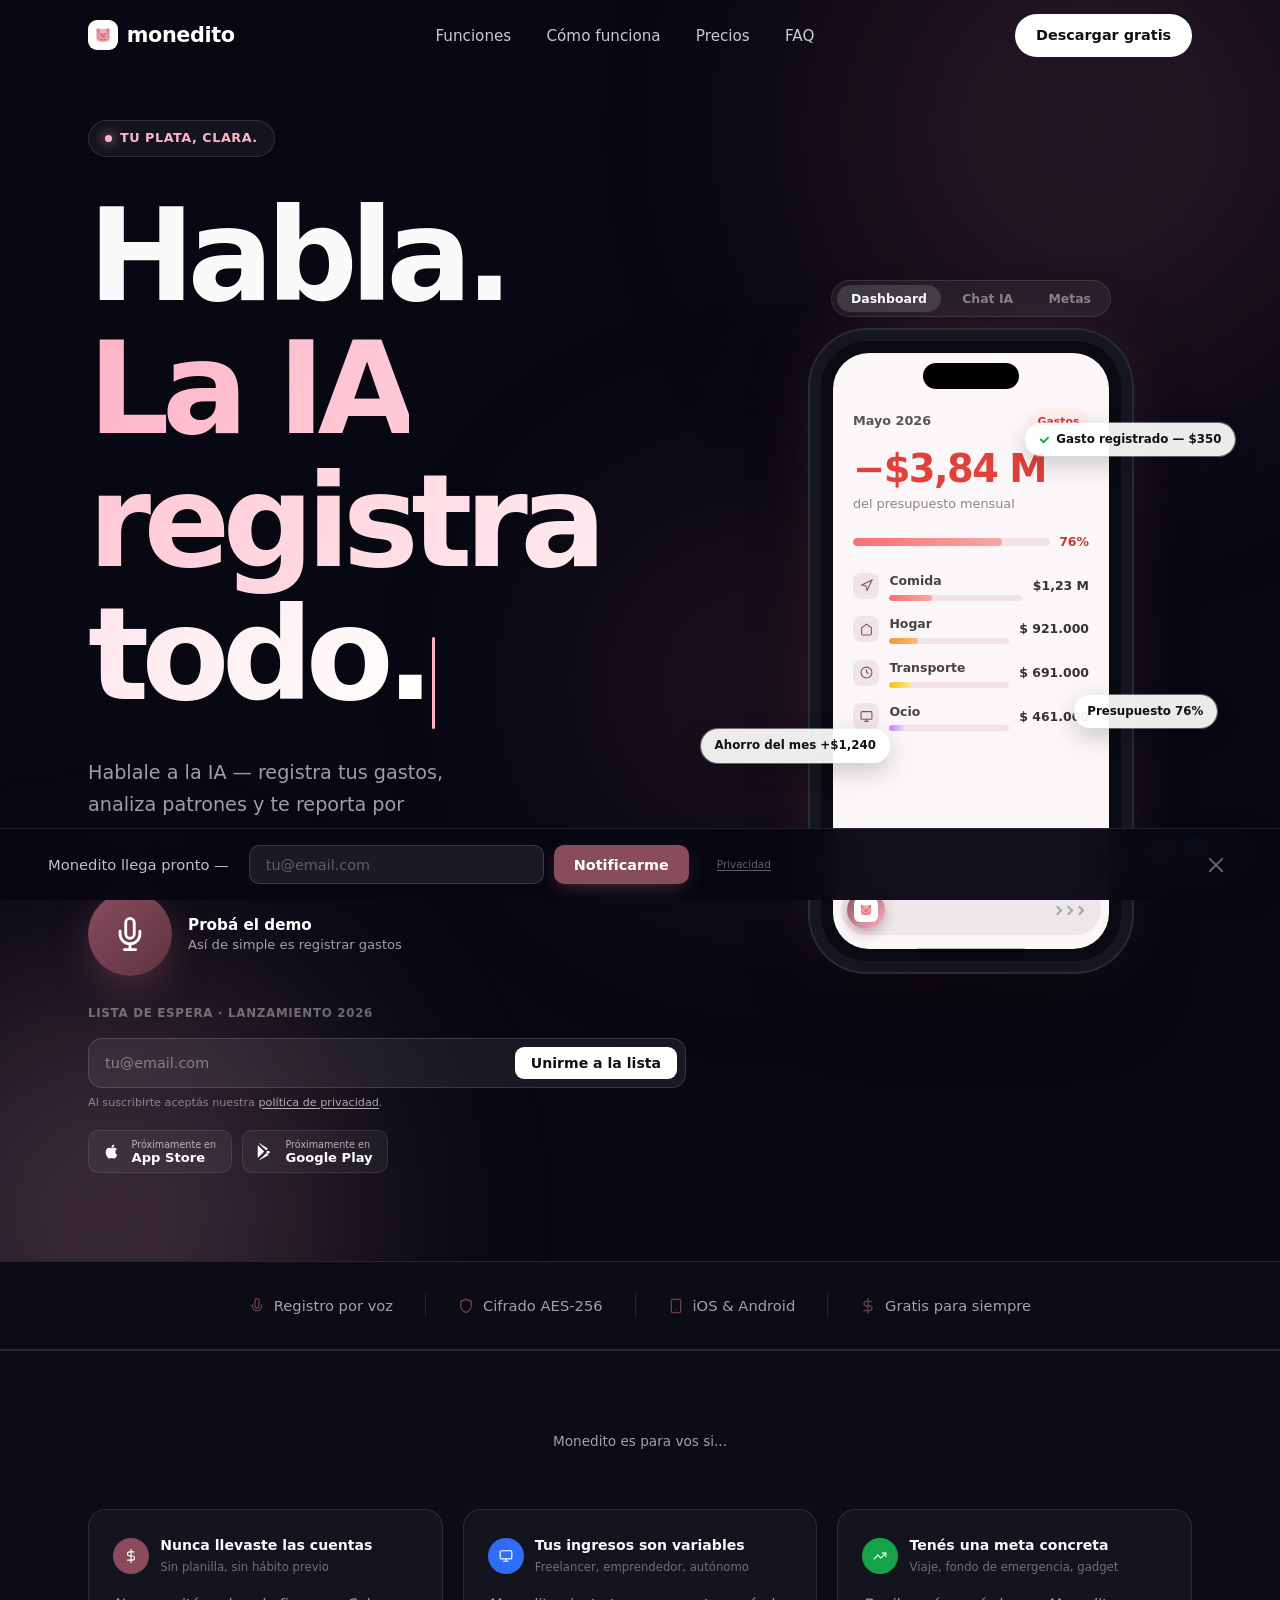
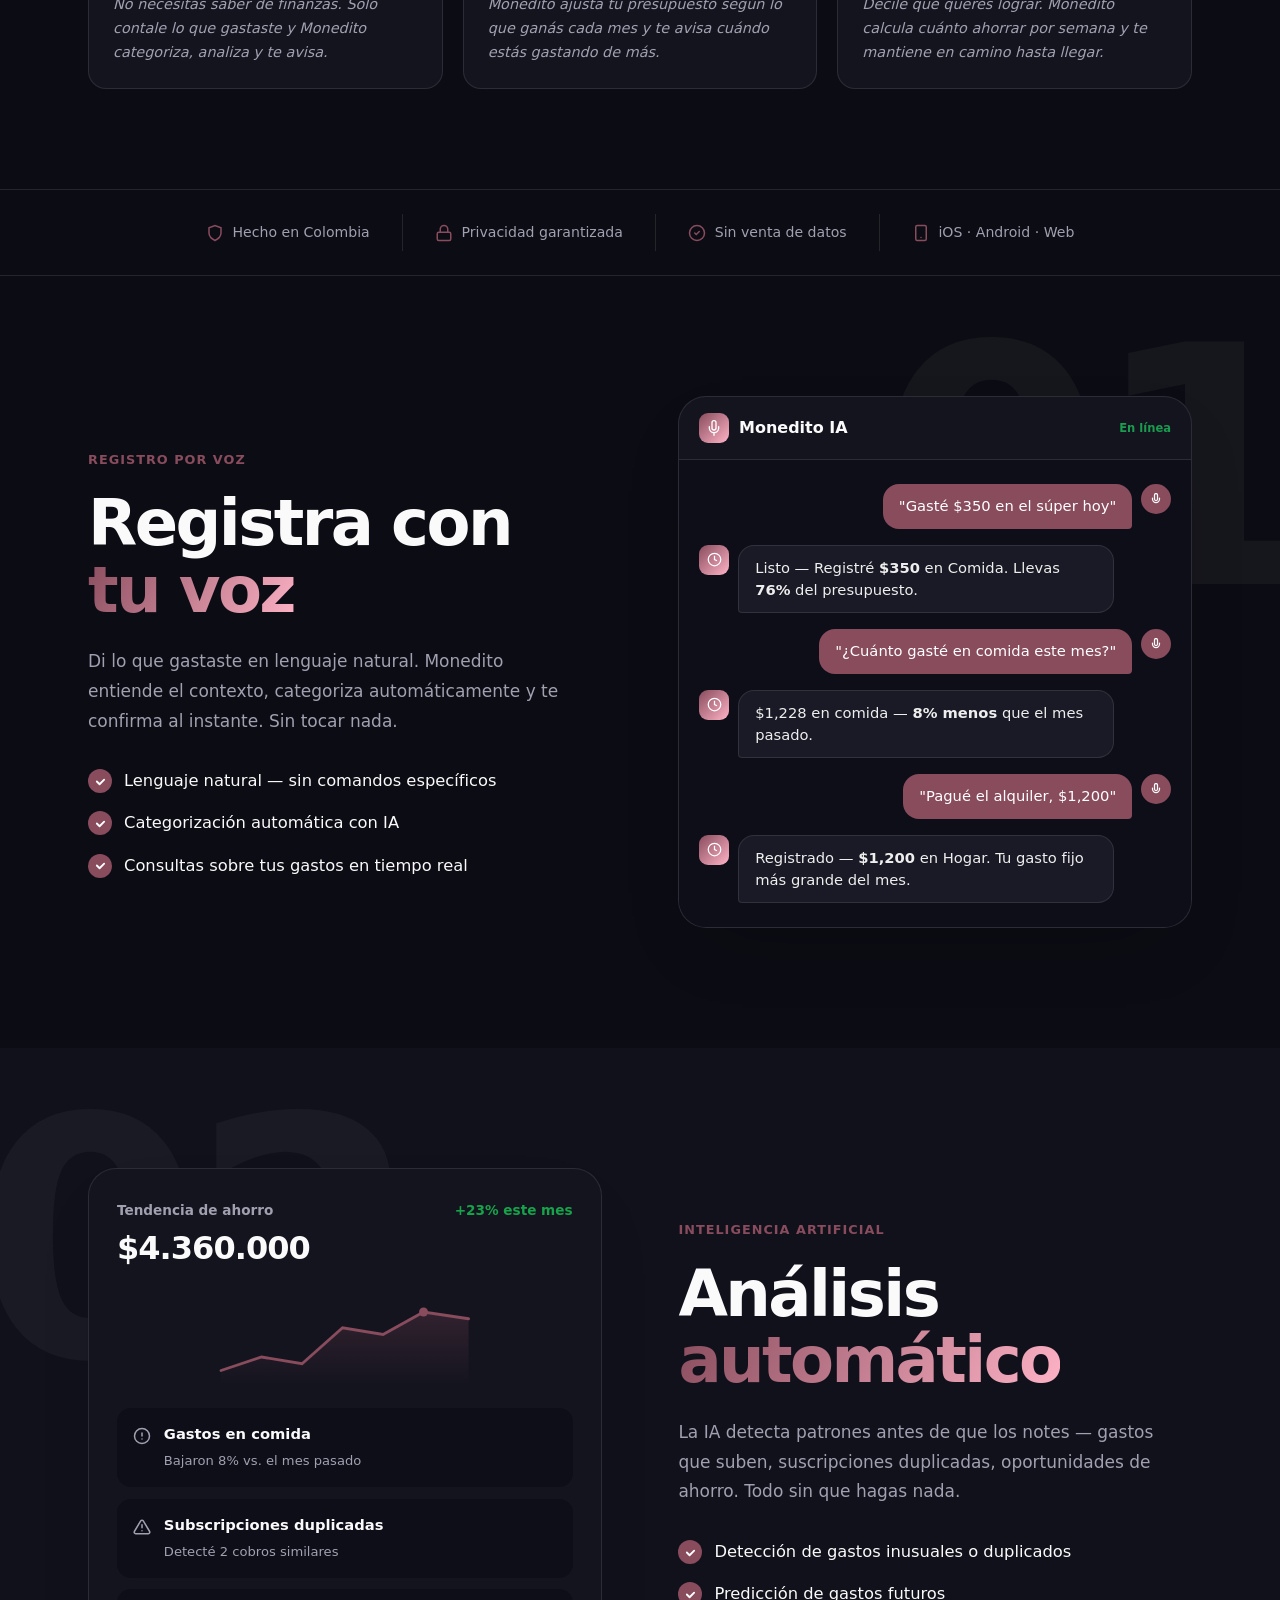
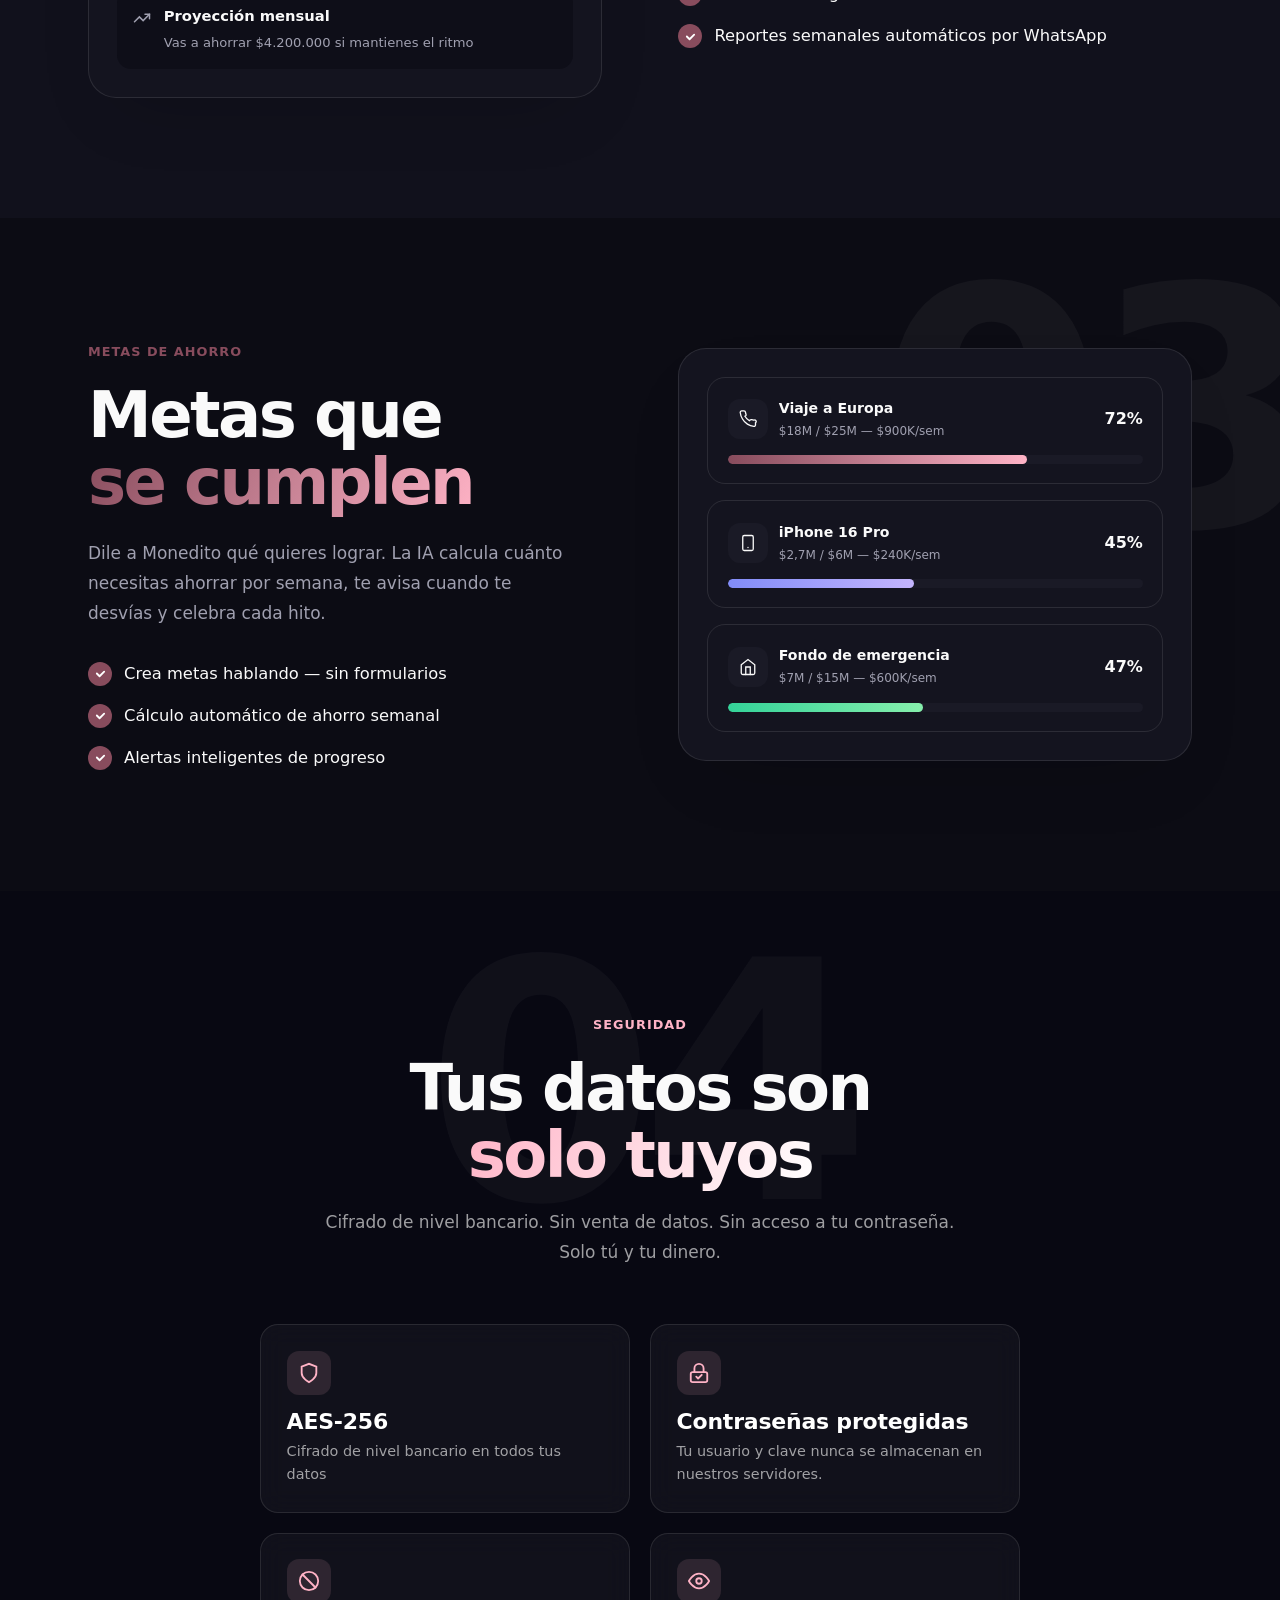
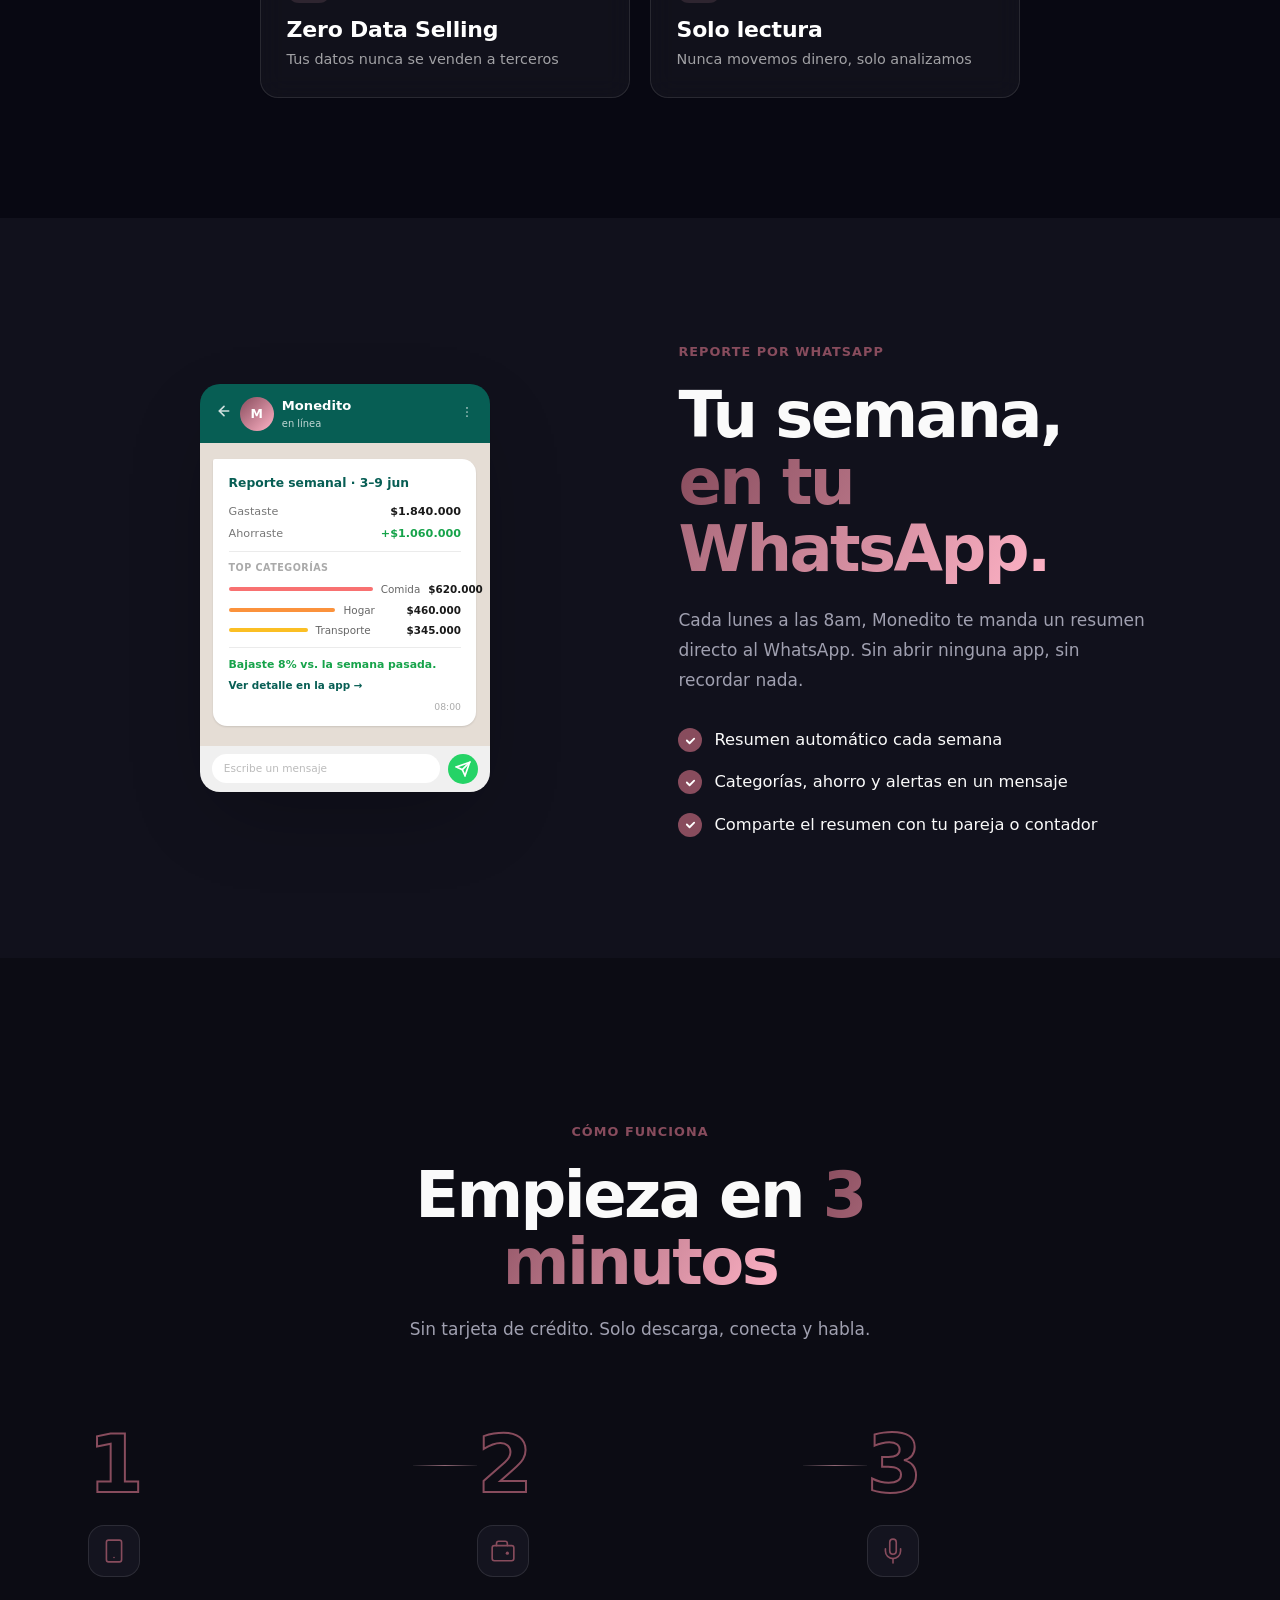
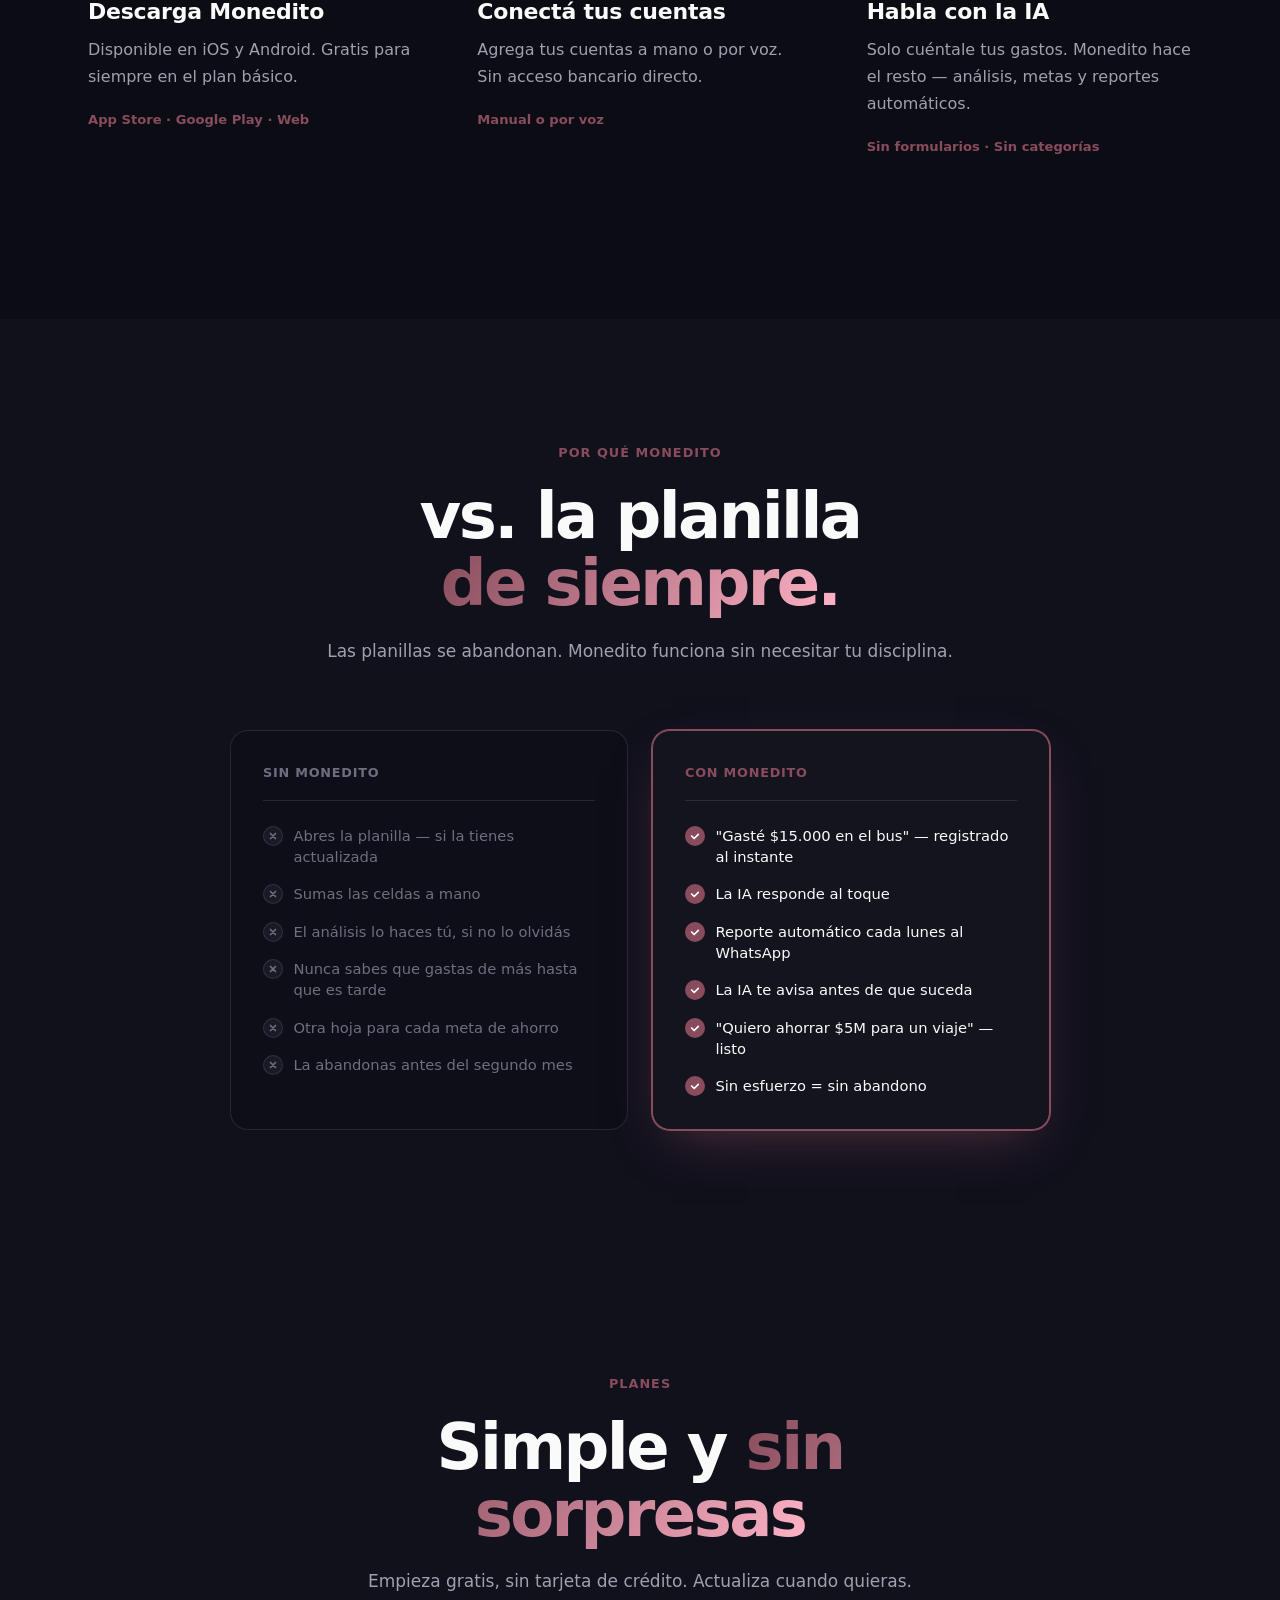
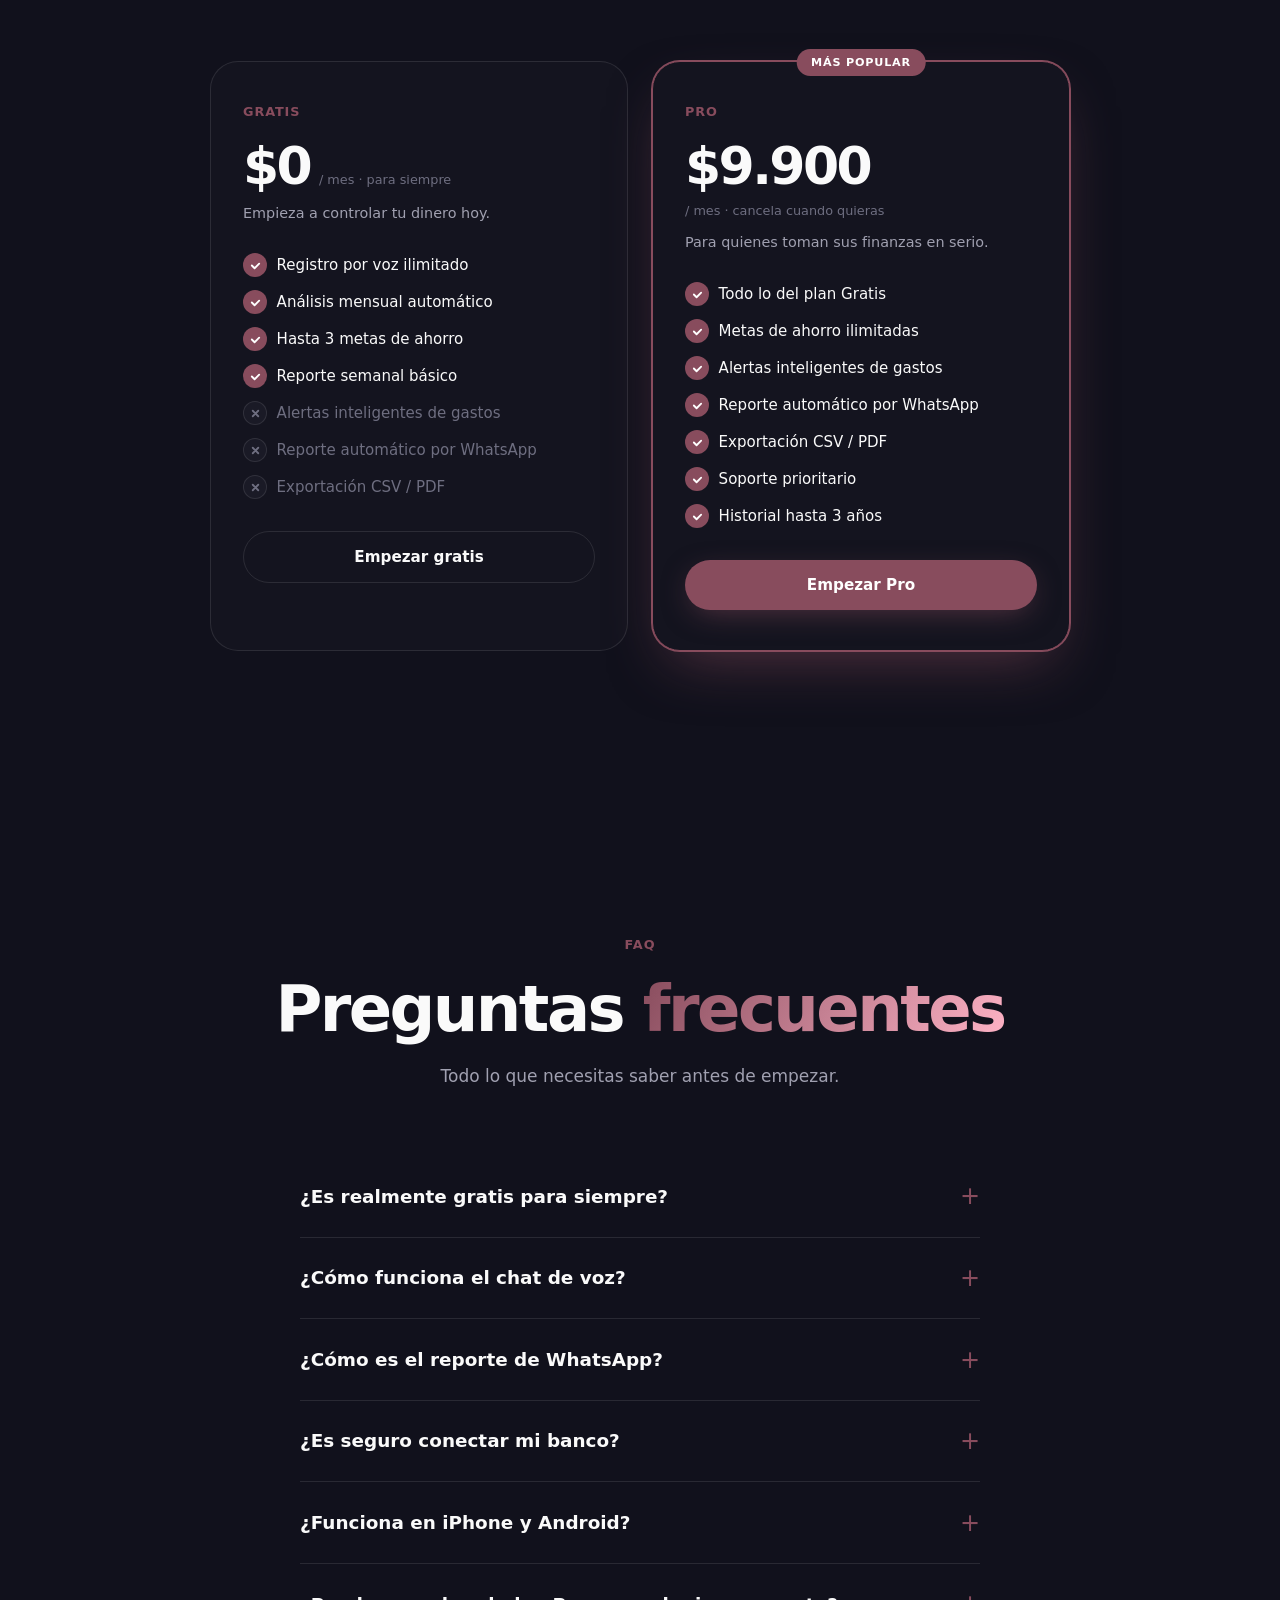
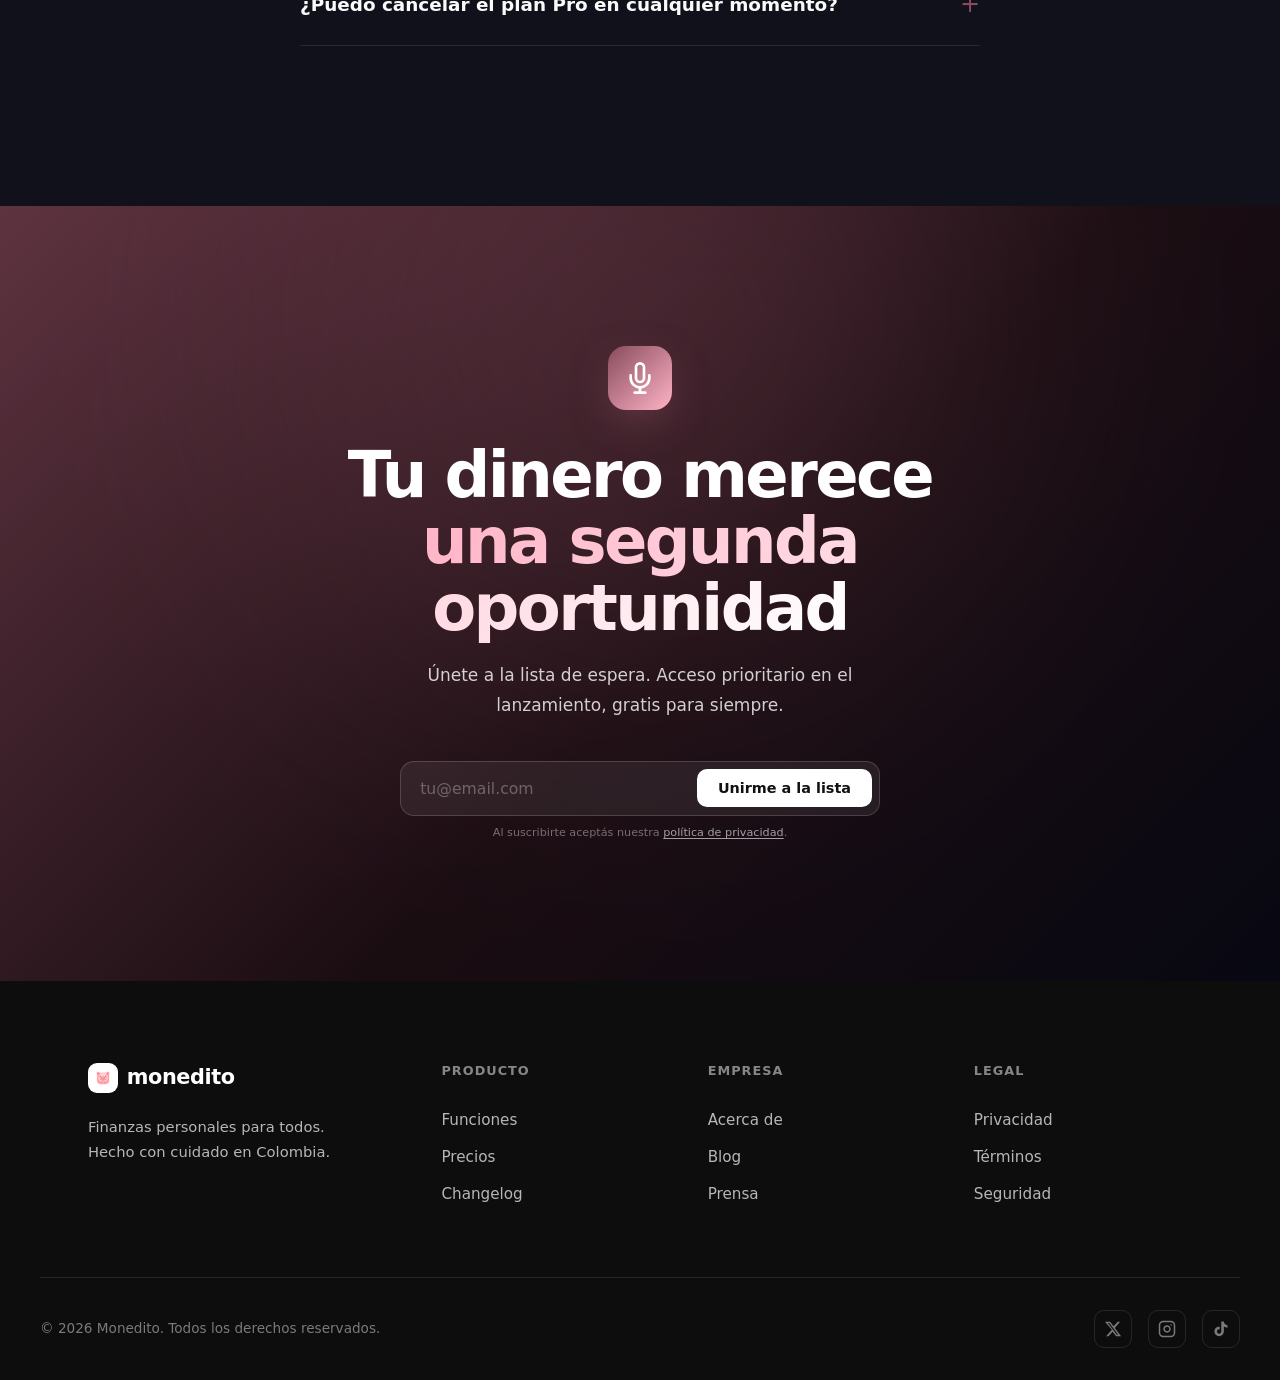
==== commit 63a6a620: "descripción del cambio" ====
--- a/index.html
+++ b/index.html
@@ -24,14 +24,14 @@
   <link rel="stylesheet" href="styles.css" />
   <link href="https://fonts.googleapis.com/css2?family=Geist:wght@300;400;500;600;700;800;900&display=swap" rel="stylesheet" />
 </head>
-<body data-theme="pink" data-mode="gastos">
+<body data-theme="dark" data-mode="gastos">
 
 <div class="scroll-progress" id="scrollProgress"></div>
 
 <div class="theme-switcher" id="themeSwitcher">
-  <button class="ts-btn ts-btn--active" data-theme="pink" title="Rosa"></button>
+  <button class="ts-btn" data-theme="pink" title="Rosa"></button>
   <button class="ts-btn" data-theme="blue" title="Azul"></button>
-  <button class="ts-btn" data-theme="dark" title="Oscuro"></button>
+  <button class="ts-btn ts-btn--active" data-theme="dark" title="Oscuro"></button>
 </div>
 
 <nav class="nav">
